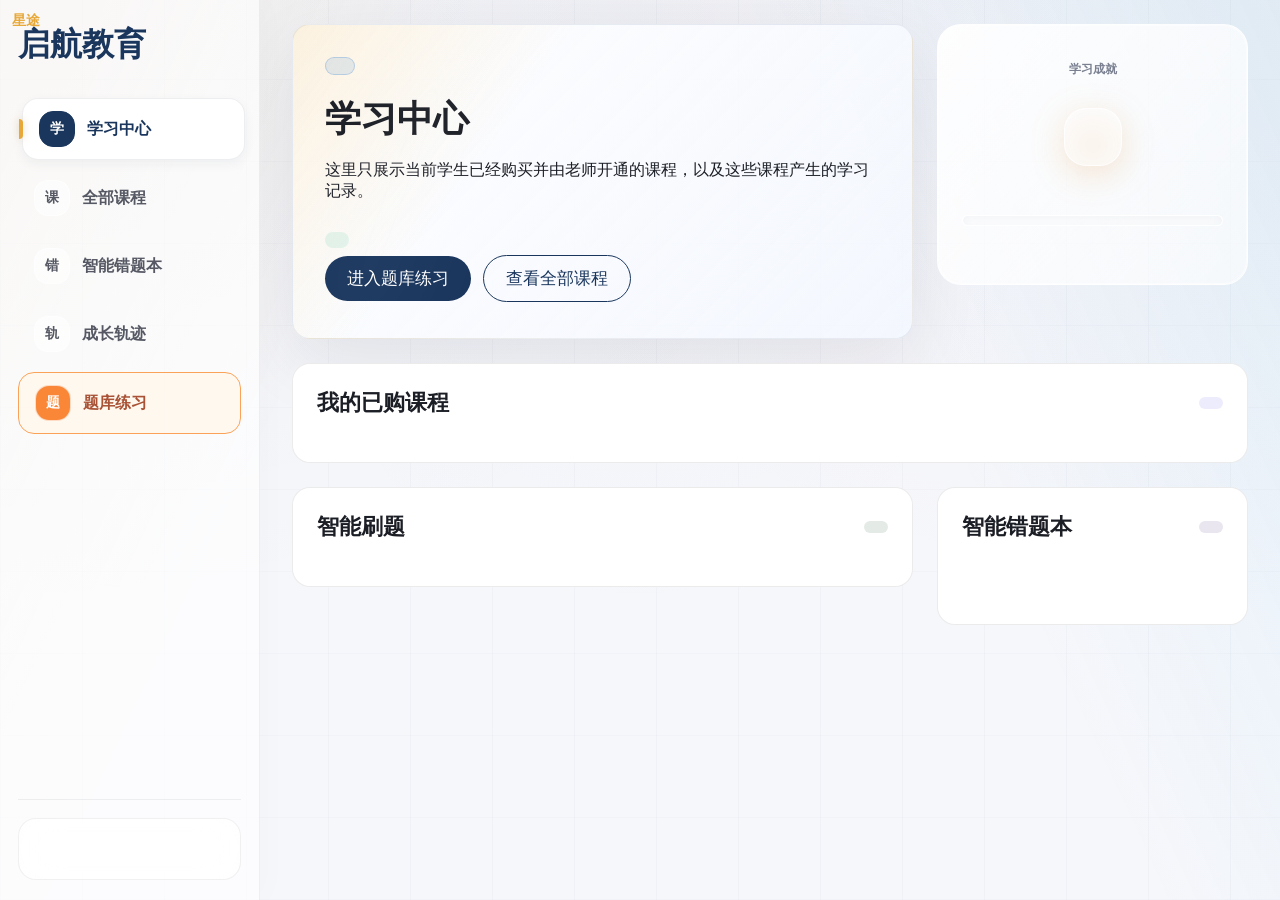
==== dashboard.html @ 72668262 "Make growth records lazy and AI analysis non-blocking" ====
<!DOCTYPE html>
<html lang="zh-CN">
  <head>
    <meta charset="UTF-8" />
    <meta name="viewport" content="width=device-width, initial-scale=1.0" />
    <title>星途启航 AI 自习室</title>
    <link rel="stylesheet" href="assets/app.css?v=20260713-05" />
</head>
  <body class="profile-ready" data-page="dashboard">
    <div class="ambient">
      <div class="blob one"></div>
      <div class="blob two"></div>
      <div class="blob three"></div>
    </div>

    <div class="app-shell">
      <aside class="sidebar">
        <div class="brand">
          <div>
            <div class="brand-stack">
              <div class="brand-lockup">
                <span class="brand-kicker">星途</span>
                <span class="brand-title">启航教育</span>
              </div>
            </div>
          </div>
        </div>

        <nav class="nav">
          <a href="/dashboard" class="nav-btn active"><span class="icon-badge">学</span><span class="nav-label">学习中心</span></a>
          <a href="/subjects" class="nav-btn"><span class="icon-badge">课</span><span class="nav-label">全部课程</span></a>
          <a href="/mistakes" class="nav-btn"><span class="icon-badge">错</span><span class="nav-label">智能错题本</span></a>
          <a href="/growth" class="nav-btn"><span class="icon-badge">轨</span><span class="nav-label">成长轨迹</span></a>
          <a href="/question-bank" class="nav-btn question-bank-nav"><span class="icon-badge">题</span><span class="nav-label">题库练习</span></a>
        </nav>

        <div class="sidebar-footer">
          <div class="avatar-card avatar-trigger-card" id="avatar-trigger">
            <div>
              <p class="sidebar-user-name" data-user-name></p>
              <p class="muted sidebar-user-level" data-user-level></p>
            </div>
            <div class="avatar" data-avatar-text></div>
            <div class="avatar-dropdown" id="avatar-dropdown">
              <div class="dropdown-header">
                <div class="avatar avatar-sm" data-avatar-text></div>
                <div>
                  <p class="dropdown-user-name" data-user-name></p>
                  <p class="dropdown-user-email" data-user-email></p>
                </div>
              </div>
              <div class="dropdown-divider"></div>
              <a href="/login" data-action="logout" class="dropdown-item dropdown-logout">
                <span class="dropdown-logout-icon">🚪</span> 退出登录
              </a>
            </div>
          </div>
        </div>
      </aside>

      <main class="content">
        <div class="page-scroll">
          <section class="page active" id="dashboard-page">
            <div class="grid dashboard-grid-top">
              <div class="hero-card">
                <div class="hero-body">
                  <div>
                    <div class="hero-pill" id="dashboard-hero-pill"></div>
                    <h1 class="hero-title" id="dashboard-hero-title">学习中心</h1>
                    <p class="hero-desc" id="dashboard-hero-desc">这里只展示当前学生已经购买并由老师开通的课程，以及这些课程产生的学习记录。</p>
                    <p class="account-access-status" id="dashboard-access-status"></p>
                  </div>
                  <div class="student-create-actions"><a href="/question-bank" class="primary-btn">进入题库练习</a><a href="/subjects" class="secondary-btn">查看全部课程</a></div>
                </div>
              </div>

              <div class="card achievement">
                <p class="muted achievement-kicker">学习成就</p>
                <div class="achievement-mark"></div>
                <div class="achievement-number" id="dashboard-study-days"></div>
                <p class="achievement-label" id="dashboard-achievement-label"></p>
                <div class="progress-track"><div class="progress-fill progress-fill-zero" id="dashboard-level-progress"></div></div>
                <p class="muted text-sm" id="dashboard-xp-summary"></p>
              </div>
            </div>

            <div class="card mt-24">
              <div class="section-head">
                <h2 class="section-title">我的已购课程</h2>
                <span class="stat-chip stat-chip-primary"></span>
              </div>
              <div class="course-grid" id="dashboard-courses">
                
              </div>
            </div>

            <div class="grid dashboard-grid-main mt-24">
              <div class="grid gap-24">
                <div class="card">
                  <div class="section-head">
                    <h2 class="section-title">智能刷题</h2>
                    <span class="stat-chip stat-chip-emerald"></span>
                  </div>
                  <div class="timeline" id="dashboard-timeline"></div>
                </div>
              </div>

              <div class="grid gap-24">
                <div class="card">
                  <div class="section-head">
                    <h2 class="section-title">智能错题本</h2>
                    <span class="stat-chip stat-chip-orange" id="dashboard-mistake-count"></span>
                  </div>
                  <div class="mistake-box" id="dashboard-mistake"></div>
                </div>
              </div>
            </div>
          </section>
        </div>
      </main>
    </div>

    <script src="assets/app.js?v=20260713-05"></script>
  </body>
</html>
---- assets/app.css ----
:root {
  /* 高级渐变质感体系：冷白基底，融入星途品牌的活力色彩 */
  --bg-app: #F6F7FB; 
  --bg-sidebar: rgba(255, 255, 255, 0.65);
  --bg-card: rgba(255, 255, 255, 0.85);
  --bg-card-soft: rgba(255, 255, 255, 0.55);
  --bg-glass: rgba(255, 255, 255, 0.75);
  
  --text-main: #1C1E26; 
  --text-subtle: #7A8090; 
  --text-sidebar: #383C49;
  --text-sidebar-soft: #7A8090;
  
  --line: rgba(28, 30, 38, 0.06);
  
  /* 品牌色系强化：不再是死板的深灰，加入深海蓝与紫晶高光 */
  --primary: #1A365D;
  --primary-strong: #4F46E5; /* 增加活力靛蓝 */
  --accent: #E8A838; /* 更年轻的星辉金 */
  --purple: #8B5CF6;
  --emerald: #10B981;
  --danger: #EF4444;
  --orange: #F59E0B;
  --sky: #0EA5E9; /* 新增天青色点缀 */

  --shadow-card: 0 16px 40px rgba(28, 30, 38, 0.05);
  --shadow-soft: 0 8px 24px rgba(28, 30, 38, 0.03);
  
  --radius-xl: 24px;
  --radius-lg: 18px;
  --radius-md: 14px;
  --transition-base: 300ms cubic-bezier(0.2, 0, 0, 1);
  --font-ui: "Inter", "PingFang SC", "Microsoft YaHei", sans-serif;
}

* {
  box-sizing: border-box;
}

html,
body {
  margin: 0;
  min-height: 100%;
  background: var(--bg-app);
  background-image: radial-gradient(at 0% 0%, hsla(253,16%,7%,0.03) 0, transparent 50%), 
                    radial-gradient(at 50% 0%, hsla(225,39%,30%,0.03) 0, transparent 50%), 
                    radial-gradient(at 100% 0%, hsla(339,49%,30%,0.03) 0, transparent 50%);
  color: var(--text-main);
  font-family: var(--font-ui);
}

body {
  position: relative;
  overflow: hidden;
}

a {
  color: inherit;
  text-decoration: none;
}

button,
input,
select,
textarea {
  font: inherit;
}

button {
  border: 0;
  cursor: pointer;
}

.ambient {
  position: fixed;
  inset: 0;
  overflow: hidden;
  pointer-events: none;
}

.blob {
  position: absolute;
  border-radius: 999px;
  filter: blur(10px);
  opacity: 0.22;
  animation: breathe 8s infinite ease-in-out alternate;
}

@keyframes breathe {
  0% { transform: scale(1) translate(0, 0); opacity: 0.22; }
  50% { transform: scale(1.08) translate(15px, -15px); opacity: 0.3; }
  100% { transform: scale(1) translate(0, 0); opacity: 0.22; }
}

.blob-one {
  top: -12%;
  left: -10%;
  width: 44rem;
  height: 44rem;
  background: rgba(99, 102, 241, .22);
  animation-delay: 0s;
}

.blob-two {
  top: 16%;
  right: -12%;
  width: 40rem;
  height: 40rem;
  background: rgba(168, 85, 247, .2);
  animation-duration: 10s;
  animation-delay: -2s;
}

.blob-three {
  bottom: -20%;
  left: 18%;
  width: 46rem;
  height: 46rem;
  background: rgba(59, 130, 246, .18);
  animation-duration: 9s;
  animation-delay: -4s;
}

.page-shell {
  position: relative;
  z-index: 1;
  min-height: 100vh;
}

.login-layout {
  display: grid;
  grid-template-columns: minmax(0, 1.15fr) minmax(360px, 460px);
  align-items: center;
  gap: 28px;
  padding: 40px;
}

.app-layout {
  display: flex;
  min-height: 100vh;
}

.sidebar {
  display: flex;
  flex-direction: column;
  gap: 22px;
  padding: 28px 18px 20px;
  background: var(--bg-sidebar);
  backdrop-filter: blur(28px);
  border-right: 1px solid var(--line);
  box-shadow: 4px 0 32px rgba(0,0,0,.02);
  z-index: 2;
  position: sticky;
  top: 0;
  height: 100vh;
  width: 260px;
  flex-shrink: 0;
}

.content {
  flex: 1;
  min-width: 0;
  display: flex;
  flex-direction: column;
  position: relative;
  overflow: visible; /* Removing overflow: auto to allow window to scroll instead */
  max-height: 100vh;
  overflow-y: auto;
}

.content-inner {
  display: flex;
  flex-direction: column;
  gap: 20px;
}

.brand-badge {
  display: inline-flex;
  position: relative;
  flex-direction: column;
  color: var(--primary);
}

.brand-prefix {
  position: absolute;
  top: -12px;
  left: 0;
  color: var(--accent);
  font-size: 14px;
}

.brand-name {
  font-size: 30px;
  font-weight: 800;
  letter-spacing: 0;
}

.brand-stack {
  display: flex;
  flex-direction: column;
  justify-content: center;
}

.brand-lockup {
  position: relative;
  display: inline-block;
  color: var(--primary);
  font-family: "Playfair Display", serif;
  font-weight: 700;
  letter-spacing: 0;
}

.brand-kicker {
  position: absolute;
  top: -14px;
  left: -6px;
  color: var(--accent);
  font-size: 14px;
  line-height: 1;
}

.brand-title {
  font-size: 32px;
  line-height: 1;
}

.sidebar .brand-name {
  color: var(--bg-card);
}

.sidebar .brand-prefix {
  color: var(--accent);
}

.sidebar-subtitle {
  margin: 10px 0 0;
  color: var(--text-sidebar-soft);
  font-size: 14px;
}

.nav-list {
  display: flex;
  flex-direction: column;
  gap: 10px;
}

.nav-item {
  display: flex;
  align-items: center;
  gap: 12px;
  padding: 14px 16px;
  border-radius: var(--radius-md);
  color: var(--text-sidebar);
  transition: background var(--transition-base), transform var(--transition-base);
}

.nav-item:hover,
.nav-item.is-active {
  background: rgba(255, 255, 255, 0.1);
  transform: translateX(2px);
}

.card, .hero-card, .guardian-card {
  position: relative;
  overflow: hidden;
  border-radius: var(--radius-lg);
  border: 1px solid rgba(0,0,0,.08);
  box-shadow: none;
  transition: var(--transition-base);
}
.card { padding: 24px; background: #fff; }

.glass-card {
  background: var(--bg-glass);
  backdrop-filter: blur(20px);
}

.grid {
  display: grid;
  gap: 18px;
}

.grid-2 {
  grid-template-columns: repeat(2, minmax(0, 1fr));
}

.grid-3 {
  grid-template-columns: repeat(3, minmax(0, 1fr));
}

.topbar {
  display: flex;
  justify-content: space-between;
  align-items: center;
  gap: 16px;
  background: rgba(255, 255, 255, 0.34);
  backdrop-filter: blur(28px);
  -webkit-backdrop-filter: blur(28px);
  padding: 16px 28px;
  border-bottom: 1px solid var(--line);
  position: sticky;
  top: 0;
  z-index: 50;
}

.eyebrow {
  margin: 0 0 8px;
  color: var(--text-subtle);
  font-size: 13px;
  text-transform: uppercase;
  letter-spacing: 0;
}

/* Typography */
.page-title {
  margin: 0;
  font-size: 38px;
  font-weight: 800;
  line-height: 1.2;
}

.section-title {
  font-size: 22px;
  font-weight: 800;
  margin: 0;
}

.helper-text {
  margin: 0;
  color: var(--text-subtle);
  line-height: 1.7;
}

.hero-card {
  padding: 32px; background: #fafafc;
  color: var(--text-main);
  border: 1px solid rgba(0,0,0,.08);
  box-shadow: none;
}

.hero-card::after {
  content: "";
  position: absolute;
  inset: auto -90px -120px auto;
  width: 320px;
  height: 320px;
  border-radius: 50%;
  background: rgba(197, 160, 89, 0.15);
  filter: blur(32px);
}

.hero-pill {
  display: inline-flex;
  align-items: center;
  gap: 8px;
  padding: 8px 14px;
  border-radius: 999px;
  color: var(--primary);
  background: rgba(0, 102, 204, 0.1);
  border: 1px solid rgba(0, 102, 204, 0.2);
  font-size: 12px;
  font-weight: 800;
  letter-spacing: 0;
  margin-bottom: 16px;
}

.account-access-status {
  display: inline-flex;
  margin: 14px 0 0;
  padding: 8px 12px;
  border-radius: 12px;
  color: #047857;
  background: rgba(16, 185, 129, 0.10);
  font-size: 13px;
  font-weight: 700;
}

.hero-title {
  margin: 0;
  font-size: 36px;
  line-height: 1.35;
}

.hero-copy {
  margin: 14px 0 0;
  color: var(--text-subtle);
  line-height: 1.8;
}

.stats-grid {
  display: grid;
  grid-template-columns: repeat(3, minmax(0, 1fr));
  gap: 16px;
}

.stat-label {
  margin: 0;
  color: var(--text-subtle);
  font-size: 14px;
}

.stat-value {
  margin: 12px 0 0;
  color: var(--primary);
  font-size: 30px;
  font-weight: 800;
}

.stack-list {
  display: flex;
  flex-direction: column;
  gap: 14px;
}

.stack-item {
  padding: 16px;
  border: 1px solid var(--line);
  border-radius: var(--radius-lg);
  background: var(--bg-card);
}

.stack-item h3,
.stack-item h4,
.subject-card h3,
.course-card h3 {
  margin: 0;
}

.primary-button,
.secondary-button,
.ghost-button {
  display: inline-flex;
  align-items: center;
  justify-content: center;
  padding: 12px 18px;
  border-radius: var(--radius-md);
  text-decoration: none;
  transition: transform var(--transition-base), background var(--transition-base);
}

.primary-button {
  background: var(--primary);
  color: var(--bg-card);
}

.primary-button:hover {
  background: var(--primary-strong);
  transform: translateY(-1px);
}

.secondary-button {
  background: var(--bg-card-soft);
  color: var(--primary-strong);
}

.ghost-button {
  background: transparent;
  color: var(--primary);
  padding-left: 0;
}

.field {
  display: flex;
  flex-direction: column;
  gap: 8px;
}

.field input {
  width: 100%;
  padding: 12px 14px;
  border: 1px solid var(--line);
  border-radius: var(--radius-md);
  background: var(--bg-card);
}

.login-title {
  margin: 18px 0 0;
  font-size: 48px;
  line-height: 1.2;
  color: var(--primary);
}

.accent-dot {
  color: var(--accent);
}

.login-copy {
  margin: 24px 0 34px;
  color: var(--text-subtle);
  font-size: 17px;
  line-height: 1.9;
}

.premium-card {
  display: flex;
  gap: 16px;
  padding: 22px;
  border: 1px solid var(--line);
  border-radius: var(--radius-xl);
  background: rgba(255, 255, 255, 0.82);
  box-shadow: var(--shadow-soft);
}

.premium-tag {
  margin: 0 0 8px;
  color: var(--accent);
  font-size: 12px;
  font-weight: 800;
  letter-spacing: 0;
  text-transform: uppercase;
}

.premium-card h3,
.premium-card p {
  margin: 0;
}

.premium-card p:last-child {
  margin-top: 8px;
  color: var(--text-subtle);
  line-height: 1.7;
}

.icon-circle,
.avatar {
  display: inline-flex;
  align-items: center;
  justify-content: center;
  width: 48px;
  height: 48px;
  border-radius: 999px;
  background: var(--bg-card);
  box-shadow: var(--shadow-soft);
}

.avatar-card {
  display: flex;
  align-items: center;
  gap: 12px;
  padding: 10px 14px;
  border-radius: 999px;
  background: var(--bg-card);
  box-shadow: var(--shadow-soft);
}

.avatar {
  background: var(--primary);
  color: var(--bg-card);
  font-weight: 800;
}

.subject-section {
  display: flex;
  flex-direction: column;
  gap: 16px;
}

.subject-grid,
.course-grid {
  display: grid;
  grid-template-columns: repeat(auto-fit, minmax(220px, 1fr));
  gap: 16px;
}

.subject-card,
.course-card,
.resource-card,
.mistake-card {
  padding: 20px;
  border-radius: 24px;
  background: rgba(255,255,255,.46);
  border: 1px solid rgba(255,255,255,.72);
  box-shadow: 0 8px 24px rgba(15,23,42,.04);
  transition: var(--transition-base);
}

.dashboard-course-card {
  min-height: 148px;
  padding: 22px;
  background: linear-gradient(135deg, rgba(255, 255, 255, 0.96), rgba(219, 234, 254, 0.42));
  border-color: rgba(30, 64, 175, 0.16);
  box-shadow: 0 14px 32px rgba(30, 64, 175, 0.08);
}

.dashboard-course-icon {
  background: rgba(30, 64, 175, 0.09);
  color: var(--primary);
}

.dashboard-course-chip {
  background: rgba(30, 64, 175, 0.09);
}

.course-meta,
.resource-meta,
.mistake-meta {
  display: flex;
  justify-content: space-between;
  gap: 12px;
  color: var(--text-subtle);
  font-size: 13px;
}

.chip {
  display: inline-flex;
  align-items: center;
  padding: 6px 10px;
  border-radius: 999px;
  background: var(--bg-card-soft);
  color: var(--primary-strong);
  font-size: 12px;
  font-weight: 700;
}

.lesson-list {
  display: flex;
  flex-direction: column;
  gap: 12px;
}

.lesson-item {
  padding: 14px 16px;
  border: 1px solid var(--line);
  border-radius: var(--radius-lg);
  background: var(--bg-card);
}

.lesson-item.is-active {
  border-color: var(--primary);
  background: var(--bg-card-soft);
}

.markdown-viewer {
  padding: 18px;
  border-radius: var(--radius-lg);
  background: rgba(255, 255, 255, 0.78);
  border: 1px solid var(--line);
  white-space: pre-wrap;
  line-height: 1.9;
}

.question-card {
  padding: 16px;
  border: 1px solid var(--line);
  border-radius: var(--radius-lg);
}

.lesson-practice {
  margin-top: 18px;
  border-top: 1px solid var(--line);
  padding-top: 14px;
}

.lesson-block-title {
  margin: 0 0 10px;
  font-size: 13px;
  font-weight: 800;
  color: var(--primary);
}

.lesson-practice-list {
  display: grid;
  gap: 14px;
  margin-top: 14px;
}

.question-options {
  display: grid;
  gap: 10px;
  margin-top: 14px;
}

.question-option {
  display: flex;
  gap: 10px;
  align-items: center;
  padding: 12px 14px;
  border: 1px solid var(--line);
  border-radius: var(--radius-md);
  cursor: pointer;
  transition: border-color 160ms ease, background 160ms ease, color 160ms ease, box-shadow 160ms ease;
}

.question-option:hover {
  border-color: rgba(26, 54, 93, 0.18);
  background: #FFFFFF;
}

.question-option input {
  width: 1px;
  height: 1px;
  opacity: 0;
  position: absolute;
  pointer-events: none;
}

.question-option-mark {
  display: grid;
  place-items: center;
  width: 28px;
  height: 28px;
  flex: 0 0 auto;
  border-radius: 8px;
  background: rgba(26, 54, 93, 0.08);
  color: var(--primary);
  font-size: 12px;
  font-weight: 900;
}

.question-option-text {
  min-width: 0;
  color: #263142;
  font-size: 14px;
  font-weight: 750;
  line-height: 1.55;
}

.question-option.is-selected {
  border-color: rgba(79, 70, 229, 0.34);
  background: #EEF2FF;
  box-shadow: inset 0 0 0 1px rgba(79, 70, 229, 0.16);
}

.question-option.is-selected .question-option-mark {
  background: var(--primary-strong);
  color: #FFFFFF;
}

.question-option.is-locked {
  cursor: default;
}

.question-option.is-correct {
  border-color: rgba(16, 185, 129, 0.36);
  background: #ECFDF5;
}

.question-option.is-correct .question-option-mark {
  background: var(--emerald);
  color: #FFFFFF;
}

.question-option.is-wrong {
  border-color: rgba(239, 68, 68, 0.34);
  background: #FEF2F2;
}

.question-option.is-wrong .question-option-mark {
  background: var(--danger);
  color: #FFFFFF;
}

.question-result {
  margin-top: 12px;
  color: var(--text-subtle);
  font-size: 13px;
  font-weight: 800;
  line-height: 1.55;
}

.question-result.is-error {
  color: var(--danger);
}

.question-result.is-success {
  color: var(--emerald);
}

.question-result.is-info {
  color: var(--text-subtle);
}

.audio-player {
  width: 100%;
  margin-top: 14px;
}

.path-table {
  width: 100%;
  border-collapse: collapse;
}

.path-table th,
.path-table td {
  padding: 12px 14px;
  border-bottom: 1px solid var(--line);
  text-align: left;
  vertical-align: top;
}

.path-code {
  font-family: Consolas, monospace;
  font-size: 12px;
  color: var(--text-subtle);
  word-break: break-all;
}

.feedback-box {
  padding: 12px 14px;
  border-radius: var(--radius-md);
  background: var(--bg-card-soft);
  color: var(--text-subtle);
}

.feedback-box.is-error {
  color: var(--danger);
}

.feedback-box.is-success {
  color: var(--emerald);
}

.welcome-banner {
  display: grid;
  grid-template-columns: minmax(0, 1.6fr) minmax(280px, 0.9fr);
  gap: 18px;
}

@media (max-width: 1120px) {
  .login-layout,
  .app-layout,
  .welcome-banner,
  .grid-2,
  .grid-3,
  .stats-grid {
    grid-template-columns: 1fr;
  }
}

/* Restored Layout & Component Styles */
.app-shell {
  display: block;
  min-height: 100vh;
}


.sidebar {
  display: flex;
  flex-direction: column;
  gap: 22px;
  padding: 28px 18px 20px;
  background: var(--bg-sidebar);
  backdrop-filter: blur(28px);
  border-right: 1px solid var(--line);
  box-shadow: 4px 0 32px rgba(0,0,0,.02);
  z-index: 2;
  position: fixed;
  left: 0;
  top: 0;
  bottom: 0;
  width: 260px;
  flex-shrink: 0;
}

.content {
  margin-left: 260px;
  width: calc(100% - 260px);
  min-width: 0;
  display: flex;
  flex-direction: column;
  position: relative;
  min-height: 100vh;
  overflow: hidden;
}

.page-scroll {
  flex: 1;
  display: flex;
  flex-direction: column;
  gap: 24px;
  padding: 32px 32px 40px;
  min-height: 0;
  overflow-y: auto;
  overscroll-behavior: contain;
  transition: opacity 220ms ease, transform 280ms cubic-bezier(0.22, 1, 0.36, 1), filter 220ms ease;
}

.page {
  width: 100%;
  max-width: 1440px;
  margin: 0 auto;
}

.is-hidden {
  display: none !important;
}

.content::before {
  content: "";
  position: absolute;
  top: 0;
  left: 32px;
  right: 32px;
  height: 3px;
  border-radius: 999px;
  background: linear-gradient(90deg, transparent, rgba(26, 54, 93, 0.22), rgba(232, 168, 56, 0.34), transparent);
  background-size: 45% 100%;
  opacity: 0;
  pointer-events: none;
  transform: translateY(-8px);
  transition: opacity 180ms ease, transform 180ms ease;
  z-index: 5;
}

body.is-data-loading .content::before {
  opacity: 1;
  transform: translateY(0);
  animation: loadingRail 1.1s ease-in-out infinite;
}

body.is-data-loading .page {
  filter: saturate(0.98);
}

.page-transition {
  position: fixed;
  top: 50%;
  left: calc(260px + (100vw - 260px) / 2);
  z-index: 80;
  width: min(340px, calc(100vw - 40px));
  opacity: 0;
  pointer-events: none;
  transform: translate(-50%, calc(-50% + 12px)) scale(0.98);
  transition:
    opacity 180ms ease,
    transform 220ms cubic-bezier(0.22, 1, 0.36, 1);
}

.page-transition.is-active {
  opacity: 1;
  transform: translate(-50%, -50%) scale(1);
}

.page-transition-panel {
  display: flex;
  align-items: center;
  gap: 14px;
  min-height: 58px;
  padding: 10px 14px;
  border: 1px solid rgba(26, 54, 93, 0.14);
  border-radius: 16px;
  background:
    linear-gradient(90deg, rgba(255, 255, 255, 0.92), rgba(255, 255, 255, 0.76)),
    radial-gradient(circle at 16% 50%, rgba(232, 168, 56, 0.12), transparent 34%);
  box-shadow: 0 18px 42px rgba(28, 30, 38, 0.14);
  backdrop-filter: blur(18px);
}

.page-transition-mark {
  width: 34px;
  height: 34px;
  border-radius: 12px;
  background: linear-gradient(135deg, var(--primary), #315f8f);
  position: relative;
  box-shadow: 0 10px 24px rgba(26, 54, 93, 0.18);
  flex: 0 0 auto;
}

.page-transition-mark::after {
  content: "";
  position: absolute;
  inset: 9px;
  border-radius: 999px;
  border: 2px solid rgba(255, 255, 255, 0.72);
  border-top-color: var(--accent);
  animation: routeSpin 850ms linear infinite;
}

.page-transition-kicker {
  margin: 0 0 2px;
  color: var(--text-subtle);
  font-size: 12px;
  font-weight: 800;
}

.page-transition-title {
  margin: 0;
  color: var(--text-main);
  font-size: 16px;
  font-weight: 900;
  letter-spacing: 0;
}

body.is-route-transitioning .page-scroll {
  opacity: 0.99;
}

@keyframes routeSpin {
  to { transform: rotate(360deg); }
}

@media (max-width: 760px) {
  .page-transition {
    left: 50%;
    width: min(300px, calc(100vw - 28px));
  }

  .grade-stage-rail,
  .grade-overview-panel {
    grid-template-columns: 1fr;
  }

  .grade-stage-rail {
    align-items: start;
  }

  .grade-directory-head {
    align-items: flex-start;
    flex-direction: column;
  }

  .grade-stage-count,
  .grade-directory-head span {
    justify-self: start;
    text-align: left;
  }

  .grade-overview-meter {
    width: 100%;
  }
}

@keyframes loadingRail {
  0% { background-position: -40vw 0; }
  100% { background-position: 40vw 0; }
}

.mt-24 {
  margin-top: 24px;
}

.gap-24 {
  gap: 24px;
}

.text-sm {
  font-size: 13px;
}

.stage-list {
  display: grid;
  gap: 34px;
  margin-top: 28px;
}

.stage-panel {
  position: relative;
  padding: 4px 0 0;
}

.stage-panel-head {
  display: flex;
  align-items: center;
  flex-wrap: wrap;
  justify-content: space-between;
  gap: 18px;
  margin-bottom: 18px;
  padding: 0 4px;
}

.stage-panel-title {
  display: flex;
  align-items: center;
  gap: 14px;
}

.stage-index {
  width: 46px;
  height: 46px;
  border-radius: 16px;
  display: inline-flex;
  align-items: center;
  justify-content: center;
  font-size: 15px;
  font-weight: 900;
  box-shadow: inset 0 0 0 1px rgba(255, 255, 255, 0.55);
}

.stage-eyebrow {
  margin: 0 0 4px;
  font-size: 11px;
  font-weight: 800;
  letter-spacing: 0;
  color: var(--text-subtle);
}

.subject-board {
  display: grid;
  grid-template-columns: repeat(auto-fit, minmax(280px, 1fr));
  gap: 18px;
}

.subject-column {
  position: relative;
  overflow: hidden;
  padding: 20px;
  border-radius: 26px;
  background:
    linear-gradient(180deg, rgba(255, 255, 255, 0.96), rgba(248, 250, 255, 0.88)),
    linear-gradient(135deg, rgba(14, 165, 233, 0.10), transparent 38%),
    linear-gradient(315deg, rgba(232, 168, 56, 0.10), transparent 42%);
  border: 1px solid rgba(26, 54, 93, 0.08);
  box-shadow: 0 22px 56px rgba(28, 30, 38, 0.07);
}

.subject-column::before {
  content: "";
  position: absolute;
  inset: 0 0 auto;
  height: 3px;
  background: linear-gradient(90deg, var(--accent), var(--sky), var(--purple));
}

.subject-title {
  margin: 0;
  font-size: 21px;
  font-weight: 900;
  letter-spacing: 0;
}

.subject-course-list {
  display: flex;
  flex-direction: column;
  gap: 12px;
}

.subject-course-item {
  position: relative;
  display: flex;
  align-items: center;
  justify-content: space-between;
  gap: 12px;
  min-height: 64px;
  padding: 14px 16px;
  border-radius: 18px;
  background: rgba(255, 255, 255, 0.88);
  border: 1px solid rgba(26, 54, 93, 0.08);
  box-shadow: 0 10px 24px rgba(28, 30, 38, 0.04);
}

.subject-course-link {
  color: inherit;
  text-decoration: none;
  transition: border-color .18s ease, transform .18s ease, box-shadow .18s ease;
}

.subject-course-link:hover {
  border-color: rgba(79, 70, 229, 0.20);
  box-shadow: 0 18px 32px rgba(26, 54, 93, 0.10);
  transform: translateY(-2px);
}

.subject-course-item.is-unlocked {
  min-height: 82px;
  align-items: flex-start;
  background: rgba(255, 255, 255, 0.92);
}

.subject-course-item.is-locked {
  min-height: 82px;
  align-items: flex-start;
  opacity: 0.58;
  background: rgba(248, 250, 252, 0.72);
}

.subject-enter-chip {
  display: inline-flex;
  align-items: center;
  gap: 6px;
  flex: 0 0 auto;
  white-space: nowrap;
  color: var(--primary-strong);
  font-size: 12px;
  font-weight: 900;
}

.subject-directory-card {
  display: flex;
  flex-direction: column;
  gap: 18px;
}

.subject-directory-head {
  display: flex;
  align-items: center;
  gap: 12px;
}

.subject-mark {
  width: 46px;
  height: 46px;
  border-radius: 17px;
  display: inline-flex;
  align-items: center;
  justify-content: center;
  flex: 0 0 auto;
  color: #fff;
  font-size: 20px;
  font-weight: 900;
  background:
    linear-gradient(135deg, rgba(26, 54, 93, 0.96), rgba(79, 70, 229, 0.88)),
    linear-gradient(135deg, var(--accent), var(--sky));
  box-shadow: 0 14px 26px rgba(26, 54, 93, 0.16);
}

.subject-directory-copy {
  min-width: 0;
}

.resource-link-button {
  border: 0;
  white-space: nowrap;
  cursor: pointer;
}

.stage-panel-meta {
  margin-left: auto;
  font-size: 13px;
  color: var(--text-subtle);
  font-weight: 700;
}

.grade-entry-shell {
  display: grid;
  gap: 18px;
  margin-top: 28px;
}

.grade-entry-grid {
  display: grid;
  grid-template-columns: repeat(auto-fit, minmax(220px, 1fr));
  gap: 16px;
}

.grade-entry-shell > .grade-entry-grid[data-grade-grid] {
  grid-template-columns: 1fr;
  gap: 18px;
}

.grade-stage-section {
  display: grid;
  gap: 14px;
  padding: 16px;
  border: 1px solid rgba(26, 43, 60, 0.08);
  border-radius: 14px;
  background:
    linear-gradient(135deg, rgba(255, 255, 255, 0.96), rgba(248, 250, 252, 0.82)),
    linear-gradient(90deg, var(--stage-bg, rgba(30, 64, 175, 0.08)), transparent 48%);
  box-shadow: 0 16px 38px rgba(15, 23, 42, 0.06);
}

.grade-stage-section.stage-primary,
.grade-overview-panel.stage-primary {
  --stage-color: var(--accent);
  --stage-bg: rgba(232, 168, 56, 0.13);
}

.grade-stage-section.stage-junior,
.grade-overview-panel.stage-junior {
  --stage-color: var(--sky);
  --stage-bg: rgba(14, 165, 233, 0.11);
}

.grade-stage-section.stage-bridge,
.grade-overview-panel.stage-bridge {
  --stage-color: var(--emerald);
  --stage-bg: rgba(16, 185, 129, 0.11);
}

.grade-stage-section.stage-senior,
.grade-overview-panel.stage-senior {
  --stage-color: var(--purple);
  --stage-bg: rgba(139, 92, 246, 0.11);
}

.grade-stage-rail {
  display: grid;
  grid-template-columns: 46px minmax(0, 1fr) auto;
  align-items: center;
  gap: 14px;
}

.grade-stage-rail h3 {
  margin: 0;
  color: var(--text-main);
  font-size: 22px;
  font-weight: 900;
  line-height: 1.2;
}

.grade-stage-count {
  justify-self: end;
  color: var(--text-subtle);
  font-size: 13px;
  font-weight: 800;
  line-height: 1.45;
  text-align: right;
}

.grade-entry-card {
  --stage-color: var(--primary);
  --stage-bg: rgba(30, 64, 175, 0.08);
  appearance: none;
  position: relative;
  display: flex;
  min-height: 172px;
  flex-direction: column;
  align-items: flex-start;
  justify-content: space-between;
  gap: 12px;
  padding: 22px;
  text-align: left;
  cursor: pointer;
  color: var(--text-main);
  text-decoration: none;
  background: rgba(255, 255, 255, 0.88);
  border: 1px solid rgba(26, 54, 93, 0.08);
  border-radius: 12px;
  box-shadow: 0 10px 26px rgba(28, 30, 38, 0.05);
  transition: transform 0.18s ease, border-color 0.18s ease, box-shadow 0.18s ease;
}

.grade-entry-card:hover {
  transform: translateY(-3px);
  border-color: rgba(79, 70, 229, 0.22);
  box-shadow: 0 24px 52px rgba(26, 54, 93, 0.11);
}

.grade-entry-card.stage-primary {
  --stage-color: var(--accent);
  --stage-bg: rgba(232, 168, 56, 0.13);
}

.grade-entry-card.stage-junior {
  --stage-color: var(--sky);
  --stage-bg: rgba(14, 165, 233, 0.11);
}

.grade-entry-card.stage-bridge {
  --stage-color: var(--emerald);
  --stage-bg: rgba(16, 185, 129, 0.11);
}

.grade-entry-card.stage-senior {
  --stage-color: var(--purple);
  --stage-bg: rgba(139, 92, 246, 0.11);
}

.grade-entry-card.is-current {
  border-color: color-mix(in srgb, var(--stage-color), transparent 62%);
  box-shadow:
    inset 0 0 0 1px color-mix(in srgb, var(--stage-color), transparent 76%),
    0 16px 34px rgba(15, 23, 42, 0.08);
}

.grade-entry-topline,
.grade-entry-foot {
  display: flex;
  align-items: center;
  justify-content: space-between;
  gap: 10px;
  width: 100%;
}

.grade-entry-stage {
  display: inline-flex;
  align-items: center;
  min-height: 28px;
  padding: 6px 10px;
  border-radius: 999px;
  color: var(--stage-color);
  background: var(--stage-bg);
  font-size: 12px;
  font-weight: 850;
}

.grade-current-chip {
  padding: 6px 9px;
  border-radius: 999px;
  background: var(--stage-color);
  color: #FFFFFF;
  font-size: 12px;
  font-weight: 900;
}

.grade-entry-card strong {
  display: block;
  font-size: 30px;
  line-height: 1.15;
  letter-spacing: 0;
}

.grade-entry-card span:not(.grade-entry-stage):not(.grade-current-chip),
.grade-entry-card em {
  color: var(--text-subtle);
  font-size: 13px;
  font-style: normal;
  font-weight: 700;
}

.grade-entry-card em {
  color: var(--stage-color);
}

.grade-entry-subjects {
  display: flex;
  flex-wrap: wrap;
  gap: 6px;
  min-height: 28px;
}

.grade-entry-subjects b {
  display: inline-flex;
  align-items: center;
  min-height: 24px;
  padding: 4px 8px;
  border-radius: 8px;
  background: rgba(26, 43, 60, 0.06);
  color: #334155;
  font-size: 12px;
  font-weight: 850;
  line-height: 1;
}

.grade-progress-line {
  display: block;
  width: 100%;
  height: 8px;
  overflow: hidden;
  border-radius: 999px;
  background: rgba(26, 43, 60, 0.08);
}

.grade-progress-line i {
  display: block;
  height: 100%;
  border-radius: inherit;
  background: linear-gradient(90deg, var(--stage-color), var(--sky));
}

.grade-entry-foot span {
  color: var(--primary);
  font-weight: 900;
}

.grade-overview-panel {
  --stage-color: var(--primary);
  --stage-bg: rgba(30, 64, 175, 0.08);
  display: grid;
  grid-template-columns: minmax(0, 1fr) 190px;
  gap: 16px;
  align-items: center;
  padding: 18px;
  border: 1px solid rgba(26, 43, 60, 0.08);
  border-radius: 14px;
  background:
    linear-gradient(135deg, rgba(255, 255, 255, 0.98), rgba(248, 250, 252, 0.84)),
    linear-gradient(90deg, var(--stage-bg), transparent 52%);
  box-shadow: 0 16px 40px rgba(15, 23, 42, 0.06);
}

.grade-overview-copy h2 {
  margin: 12px 0 8px;
  color: var(--text-main);
  font-size: 26px;
  font-weight: 900;
  line-height: 1.22;
}

.grade-overview-copy p {
  margin: 0;
  color: var(--text-subtle);
  font-size: 14px;
  font-weight: 700;
  line-height: 1.65;
}

.grade-overview-meter {
  display: grid;
  gap: 7px;
  padding: 14px;
  border-radius: 12px;
  background: rgba(255, 255, 255, 0.78);
  border: 1px solid rgba(26, 43, 60, 0.07);
}

.grade-overview-meter strong {
  color: var(--stage-color);
  font-size: 30px;
  font-weight: 900;
  line-height: 1;
}

.grade-overview-meter span {
  color: var(--text-subtle);
  font-size: 12px;
  font-weight: 850;
}

.grade-overview-meter i {
  height: 8px;
  overflow: hidden;
  border-radius: 999px;
  background: rgba(26, 43, 60, 0.08);
}

.grade-overview-meter b {
  display: block;
  height: 100%;
  border-radius: inherit;
  background: linear-gradient(90deg, var(--stage-color), var(--sky));
}

.grade-overview-subjects {
  grid-column: 1 / -1;
  display: flex;
  flex-wrap: wrap;
  gap: 8px;
}

.grade-overview-subjects span {
  padding: 7px 10px;
  border-radius: 8px;
  background: rgba(26, 43, 60, 0.06);
  color: #334155;
  font-size: 12px;
  font-weight: 900;
}

.grade-directory-head {
  display: flex;
  align-items: flex-end;
  justify-content: space-between;
  gap: 14px;
  margin-top: 4px;
  padding: 0 4px;
}

.grade-directory-head span {
  color: var(--text-subtle);
  font-size: 13px;
  font-weight: 800;
  text-align: right;
}

.grade-detail-head {
  display: flex;
  align-items: center;
  flex-wrap: wrap;
  gap: 18px;
  margin-bottom: 20px;
  padding: 0 4px;
}

.grade-back-button {
  margin: 0 8px 0 0;
}

.grade-subject-board {
  grid-template-columns: repeat(auto-fit, minmax(280px, 1fr));
}

.grade-subject-board > .grade-overview-panel,
.grade-subject-board > .grade-directory-head {
  grid-column: 1 / -1;
}

.stage-primary .stage-index,
.stage-primary .subject-mark {
  color: var(--accent);
  background: rgba(232, 168, 56, 0.13);
}

.stage-junior .stage-index,
.stage-junior .subject-mark {
  color: var(--sky);
  background: rgba(14, 165, 233, 0.11);
}

.stage-bridge .stage-index,
.stage-bridge .subject-mark {
  color: var(--emerald);
  background: rgba(16, 185, 129, 0.11);
}

.stage-senior .stage-index,
.stage-senior .subject-mark {
  color: var(--purple);
  background: rgba(139, 92, 246, 0.11);
}

.subject-empty {
  padding: 12px 14px;
  border-radius: 14px;
  background: rgba(255, 255, 255, 0.72);
  border: 1px dashed rgba(26, 54, 93, 0.16);
}

.subject-empty p {
  margin: 0;
  color: var(--text-subtle);
  font-size: 13px;
}

.subject-template-list {
  display: flex;
  flex-wrap: wrap;
  gap: 8px;
}

.subject-template-link {
  padding: 7px 10px;
  border-radius: 10px;
  background: rgba(26, 54, 93, 0.06);
  color: var(--primary);
  font-size: 12px;
  border: 0;
}

.subject-course-copy {
  display: flex;
  flex-direction: column;
  gap: 4px;
  min-width: 0;
}

.subject-course-name {
  margin: 0;
  font-size: 15px;
  font-weight: 850;
  color: var(--text-main);
  line-height: 1.45;
}

.subject-course-meta {
  margin: 2px 0 0;
  font-size: 12px;
  color: var(--primary-strong);
  font-weight: 600;
}

.subjects-hero-card {
  position: relative;
  overflow: hidden;
  display: grid;
  grid-template-columns: minmax(0, 1.25fr) minmax(360px, .75fr);
  gap: 32px;
  align-items: center;
  padding: 38px 42px;
  border-radius: 32px;
  background:
    linear-gradient(122deg, rgba(232, 168, 56, 0.28), transparent 34%),
    linear-gradient(245deg, rgba(14, 165, 233, 0.24), transparent 36%),
    linear-gradient(135deg, #151a2e 0%, #213865 46%, #164e63 100%);
  color: #fff;
  border: 1px solid rgba(255, 255, 255, 0.14);
  box-shadow: 0 28px 80px rgba(21, 26, 46, 0.22);
}

.subjects-hero-card::before {
  content: "";
  position: absolute;
  inset: 22px;
  border-radius: 24px;
  border: 1px solid rgba(255, 255, 255, 0.10);
  pointer-events: none;
}

.subjects-hero-card::after {
  content: "";
  position: absolute;
  inset: 0;
  border-radius: inherit;
  background:
    repeating-linear-gradient(115deg, rgba(255, 255, 255, 0.08) 0 1px, transparent 1px 18px),
    linear-gradient(90deg, transparent, rgba(255, 255, 255, 0.10), transparent);
  opacity: 0.52;
  pointer-events: none;
}

.subjects-hero-copy,
.subjects-hero-stats {
  position: relative;
  z-index: 1;
}

.subjects-hero-kicker,
.knowledge-map-kicker,
.course-summary-label,
.course-summary-foot {
  margin: 0;
}

.subjects-hero-kicker,
.knowledge-map-kicker {
  font-size: 12px;
  font-weight: 800;
  letter-spacing: 0;
  text-transform: uppercase;
  color: rgba(232, 168, 56, 0.92);
}

.subjects-hero-title {
  margin: 12px 0 14px;
  max-width: 720px;
  font-size: 36px;
  line-height: 1.22;
  letter-spacing: 0;
}

.subjects-hero-desc {
  margin: 0;
  max-width: 620px;
  font-size: 15px;
  line-height: 1.8;
  color: rgba(255, 255, 255, 0.84);
}

.subjects-hero-stats {
  display: grid;
  grid-template-columns: repeat(3, 1fr);
  gap: 12px;
}

.subjects-hero-stat {
  padding: 20px 16px;
  border-radius: 22px;
  background: rgba(255, 255, 255, 0.13);
  border: 1px solid rgba(255, 255, 255, 0.18);
  text-align: center;
  backdrop-filter: blur(14px);
}

.subjects-hero-stat strong {
  display: block;
  font-size: 28px;
  margin-bottom: 6px;
}

.subjects-hero-stat span {
  font-size: 12px;
  color: rgba(255, 255, 255, 0.82);
}

.course-overview-grid {
  display: grid;
  grid-template-columns: 1.4fr repeat(3, 1fr);
  gap: 20px;
}

.course-summary-card {
  padding: 22px 24px;
  border-radius: 22px;
  background: var(--bg-card);
  border: 1px solid var(--line);
  box-shadow: var(--shadow-soft);
}

.course-summary-hero {
  background: linear-gradient(135deg, rgba(26, 54, 93, 0.92), rgba(79, 70, 229, 0.82));
  color: #fff;
  border-color: rgba(255, 255, 255, 0.08);
}

.course-summary-title {
  margin: 12px 0 10px;
  font-size: 28px;
  line-height: 1.25;
  letter-spacing: 0;
}

.course-summary-desc {
  margin: 0;
  font-size: 14px;
  line-height: 1.8;
  color: rgba(255, 255, 255, 0.82);
}

.course-resource-button {
  margin-top: 18px;
  color: #fff;
  border-color: rgba(255, 255, 255, 0.72);
}

.course-summary-label {
  font-size: 12px;
  letter-spacing: 0;
  text-transform: uppercase;
  color: var(--text-subtle);
  font-weight: 700;
}

.course-summary-value {
  margin: 12px 0 10px;
  font-size: 34px;
  font-weight: 800;
  letter-spacing: 0;
  color: var(--primary);
}

.course-summary-value small {
  font-size: 18px;
  margin-left: 4px;
}

.course-summary-foot {
  font-size: 12px;
  color: var(--text-subtle);
}

.course-map-shell {
  display: grid;
  grid-template-columns: 300px 1fr;
  gap: 24px;
  align-items: start;
}

.course-outline-card,
.knowledge-map-card {
  border-radius: 24px;
  background: var(--bg-card);
  border: 1px solid var(--line);
  box-shadow: var(--shadow-soft);
}

.course-outline-card {
  padding: 18px;
  position: sticky;
  top: 24px;
}

.course-outline-card.lesson-tree-sidebar {
  align-self: start;
  max-height: calc(100vh - 132px);
  overflow: auto;
  top: 96px;
}

.course-outline-head {
  display: flex;
  justify-content: space-between;
  align-items: center;
  margin-bottom: 14px;
  font-size: 14px;
  font-weight: 800;
}

.course-outline-list {
  display: flex;
  flex-direction: column;
  gap: 10px;
}

.course-outline-item {
  position: relative;
  overflow: hidden;
  display: flex;
  gap: 12px;
  align-items: center;
  width: 100%;
  padding: 12px;
  text-align: left;
  cursor: pointer;
  border-radius: 16px;
  background: rgba(255, 255, 255, 0.88);
  border: 1px solid rgba(0, 0, 0, 0.05);
  text-decoration: none;
}

.course-outline-item.is-active {
  border-color: rgba(79, 70, 229, 0.42);
  background: rgba(79, 70, 229, 0.08);
}

.course-outline-order {
  display: inline-flex;
  width: 28px;
  height: 28px;
  align-items: center;
  justify-content: center;
  border-radius: 999px;
  background: rgba(79, 70, 229, 0.12);
  color: var(--primary-strong);
  font-size: 13px;
  font-weight: 800;
}

.course-outline-copy p,
.course-outline-copy span {
  margin: 0;
}

.course-outline-copy p {
  font-size: 13px;
  font-weight: 700;
  color: var(--text-main);
}

.course-outline-copy span {
  font-size: 12px;
  color: var(--text-subtle);
}

.knowledge-map-card {
  padding: 22px 24px;
}

.learning-desk-card {
  min-width: 0;
}

.knowledge-map-head {
  display: flex;
  justify-content: space-between;
  gap: 16px;
  align-items: end;
  margin-bottom: 20px;
}

.knowledge-map-list {
  display: flex;
  flex-direction: column;
  gap: 18px;
}

.knowledge-node-card {
  position: relative;
  display: grid;
  grid-template-columns: 36px 1fr;
  gap: 18px;
}

.knowledge-node-line {
  position: absolute;
  left: 17px;
  top: 38px;
  bottom: -18px;
  width: 2px;
  background: linear-gradient(180deg, rgba(79, 70, 229, 0.26), rgba(79, 70, 229, 0.04));
}

.knowledge-node-line.is-last {
  display: none;
}

.knowledge-node-marker {
  position: relative;
  z-index: 1;
  width: 36px;
  height: 36px;
  border-radius: 999px;
  display: flex;
  align-items: center;
  justify-content: center;
  background: linear-gradient(180deg, var(--primary-strong), var(--primary));
  color: #fff;
  font-size: 13px;
  font-weight: 800;
  box-shadow: 0 12px 24px rgba(79, 70, 229, 0.18);
}

.knowledge-node-panel {
  position: relative;
  overflow: hidden;
  padding: 20px 22px;
  border-radius: 22px;
  background: rgba(255, 255, 255, 0.88);
  border: 1px solid rgba(0, 0, 0, 0.055);
}

.lesson-detail-grid {
  display: grid;
  grid-template-columns: minmax(0, 1.35fr) minmax(320px, 0.8fr);
  gap: 18px;
  align-items: start;
}

.lesson-detail-panel,
.lesson-practice-panel {
  box-shadow: none;
}

.lesson-practice-head {
  padding: 0;
  margin-bottom: 14px;
}

.knowledge-node-head {
  display: flex;
  justify-content: space-between;
  gap: 16px;
  align-items: start;
  margin-bottom: 12px;
}

.knowledge-node-kicker {
  margin: 0 0 6px;
  font-size: 12px;
  color: var(--text-subtle);
  font-weight: 700;
}

.knowledge-node-title {
  margin: 0;
  font-size: 20px;
  letter-spacing: 0;
}

.knowledge-node-status {
  padding: 7px 12px;
  border-radius: 999px;
  font-size: 12px;
  font-weight: 700;
  white-space: nowrap;
}

.knowledge-node-status.is-completed {
  background: rgba(16, 185, 129, 0.12);
  color: var(--emerald);
}

.knowledge-node-status.is-progress {
  background: rgba(14, 165, 233, 0.12);
  color: var(--sky);
}

.knowledge-node-status.is-review {
  background: rgba(245, 158, 11, 0.14);
  color: var(--orange);
}

.knowledge-node-status.is-pending {
  background: rgba(148, 163, 184, 0.14);
  color: #64748b;
}

.knowledge-node-learning {
  margin-bottom: 14px;
}

.knowledge-node-content {
  display: grid;
  gap: 8px;
  margin: 0;
  padding: 14px 16px;
  border-radius: 16px;
  background: rgba(26, 54, 93, 0.04);
  color: var(--text-main);
  line-height: 1.75;
}

.knowledge-node-subtitle {
  margin: 4px 0 0;
  font-size: 15px;
  color: var(--text-main);
}

.knowledge-node-paragraph {
  margin: 0;
  color: var(--text-subtle);
}

.knowledge-node-meta {
  display: flex;
  justify-content: space-between;
  gap: 16px;
  align-items: center;
}

.knowledge-node-progress {
  flex: 1;
}

.knowledge-node-progress span {
  display: inline-block;
  margin-bottom: 8px;
  font-size: 12px;
  color: var(--text-subtle);
}

.knowledge-node-track {
  height: 6px;
  border-radius: 999px;
  background: rgba(148, 163, 184, 0.15);
  overflow: hidden;
}

.knowledge-node-fill {
  width: var(--progress-width, 8%);
  height: 100%;
  border-radius: inherit;
  background: linear-gradient(90deg, var(--primary-strong), var(--accent));
}

.knowledge-node-actions {
  display: flex;
  gap: 10px;
  margin-top: 16px;
}

.lesson-start-actions {
  margin-bottom: 18px;
}

.lesson-question-card {
  background: #fff;
}

.lesson-question-title {
  margin: 0;
  line-height: 1.6;
}

.lesson-question-actions {
  display: flex;
  gap: 10px;
  align-items: center;
  margin-top: 14px;
  flex-wrap: wrap;
}

.lesson-question-actions .question-result {
  margin-top: 0;
  flex: 1 1 260px;
}

.lesson-answer-box {
  flex: 1;
  min-width: 220px;
}

.lesson-answer-box summary {
  cursor: pointer;
  font-weight: 800;
  color: var(--primary);
}

.lesson-answer-box p {
  margin: 8px 0 0;
  line-height: 1.7;
}

.lesson-empty-text {
  margin: 0;
  font-size: 13px;
}

.question-action-row {
  margin-top: 14px;
}

.growth-highlight-row {
  display: flex;
  gap: 10px;
  flex-wrap: wrap;
}

.growth-rule-grid {
  display: grid;
  grid-template-columns: 1.1fr .9fr;
  gap: 24px;
  margin-top: 24px;
}

.growth-rule-list,
.growth-activity-list {
  display: flex;
  flex-direction: column;
  gap: 14px;
}

.growth-rule-item {
  padding: 14px 16px;
  border-radius: 16px;
  background: rgba(79, 70, 229, 0.05);
  border: 1px solid rgba(79, 70, 229, 0.08);
  line-height: 1.7;
  color: var(--text-main);
}

.growth-activity-item {
  display: grid;
  grid-template-columns: 12px 1fr;
  gap: 12px;
  align-items: start;
}

.growth-activity-dot {
  width: 12px;
  height: 12px;
  border-radius: 999px;
  margin-top: 6px;
  background: linear-gradient(180deg, var(--primary-strong), var(--accent));
  box-shadow: 0 0 0 6px rgba(79, 70, 229, 0.08);
}

.growth-activity-item strong,
.growth-activity-item p,
.growth-activity-item span {
  display: block;
}

.growth-activity-item strong {
  margin-bottom: 6px;
  font-size: 15px;
}

.growth-activity-item p {
  margin: 0 0 6px;
  color: var(--text-subtle);
  line-height: 1.7;
}

.growth-activity-item span {
  font-size: 12px;
  color: var(--text-subtle);
}

.nav {
  display: flex;
  flex-direction: column;
  gap: 8px;
  margin-top: 16px;
}

.nav-btn {
  display: flex;
  align-items: center;
  gap: 12px;
  padding: 12px 16px;
  border-radius: 16px;
  color: var(--text-sidebar);
  text-decoration: none;
  font-weight: 600;
  transition: all var(--transition-base);
  border: none;
  background: transparent;
  width: 100%;
  text-align: left;
  opacity: 0.85;
}

.nav-btn:hover, .nav-btn.active {
  background: rgba(26, 43, 60, 0.05);
  transform: translateX(4px);
  opacity: 1;
}

.nav-btn.active {
  background: #fff;
  border: 1px solid rgba(26, 43, 60, 0.08);
  box-shadow: 0 4px 12px rgba(26, 43, 60, 0.05);
  font-weight: 800;
  color: var(--primary);
}

.nav-btn.active::before {
  content: "";
  position: absolute;
  left: -4px;
  top: 50%;
  width: 4px;
  height: 20px;
  border-radius: 0 4px 4px 0;
  background: var(--accent);
  transform: translateY(-50%);
  box-shadow: 0 0 8px rgba(197, 160, 89, 0.4);
}

.icon-badge {
  display: inline-flex;
  align-items: center;
  justify-content: center;
  width: 36px;
  height: 36px;
  border-radius: 14px;
  background: rgba(255, 255, 255, 0.6);
  border: 1px solid rgba(255, 255, 255, 0.7);
  font-size: 14px;
  font-weight: 800;
}

.nav-btn.active .icon-badge {
  background: var(--primary);
  color: #fff;
  border-color: var(--primary);
}

.sidebar-footer {
  margin-top: auto;
  padding-top: 18px;
  border-top: 1px solid rgba(0, 0, 0, 0.06);
}

.sidebar-footer .avatar-card {
  width: 100%;
  justify-content: space-between;
  gap: 10px;
  padding: 10px 12px;
  border-radius: 18px;
  background: rgba(255, 255, 255, 0.78);
  backdrop-filter: blur(20px) saturate(160%);
  -webkit-backdrop-filter: blur(20px) saturate(160%);
  box-shadow: none;
  border: 1px solid rgba(0, 0, 0, 0.055);
}

.avatar-trigger-card {
  position: relative;
  cursor: pointer;
}

body:not(.profile-ready) .sidebar-footer [data-user-name],
body:not(.profile-ready) .sidebar-footer [data-user-level],
body:not(.profile-ready) .sidebar-footer [data-user-email],
body:not(.profile-ready) .sidebar-footer [data-avatar-text] {
  opacity: 0;
}

body.profile-ready .sidebar-footer [data-user-name],
body.profile-ready .sidebar-footer [data-user-level],
body.profile-ready .sidebar-footer [data-user-email],
body.profile-ready .sidebar-footer [data-avatar-text] {
  opacity: 1;
}

.sidebar-footer .avatar {
  flex-shrink: 0;
  width: 40px;
  height: 40px;
  background: #0066cc;
  color: #fff;
  box-shadow: none;
}

.sidebar-footer .avatar.avatar-sm {
  width: 36px;
  height: 36px;
  font-size: 14px;
}

.sidebar-footer .avatar-dropdown {
  right: -2px;
  top: auto;
  bottom: calc(100% + 12px);
  transform-origin: bottom right;
}

.sidebar-footer [data-user-name] {
  display: block;
  margin: 0;
  color: #1d1d1f;
  letter-spacing: 0;
}

.sidebar-user-name {
  font-size: 14px;
  font-weight: 800;
}

.sidebar-footer [data-user-level] {
  color: #6e6e73;
}

.sidebar-user-level {
  margin-top: 4px;
  font-size: 12px;
}

.page-scroll {
  display: flex;
  flex-direction: column;
  gap: 24px;
  padding-top: 24px;
}

.dashboard-grid-top, .dashboard-grid-main {
  display: grid;
  grid-template-columns: 2fr 1fr;
  gap: 24px;
  align-items: start;
}

@media (max-width: 1024px) {
  .subjects-hero-card,
  .course-overview-grid,
  .course-map-shell,
  .lesson-detail-grid,
  .growth-rule-grid {
    grid-template-columns: 1fr;
  }
  .course-outline-card.lesson-tree-sidebar {
    position: relative;
    top: auto;
    max-height: none;
  }
  .dashboard-grid-top, .dashboard-grid-main {
    grid-template-columns: 1fr;
  }
  .app-shell {
    display: block;
  }
  .sidebar {
    display: none;
  }
  body {
    overflow: auto;
  }
  .content {
    margin-left: 0;
    width: 100%;
    min-height: auto;
    overflow: visible;
  }
  .page-scroll {
    overflow: visible;
    min-height: auto;
  }
}

@media (max-width: 720px) {
  .subjects-hero-card {
    padding: 28px 24px;
    border-radius: 26px;
  }
  .subjects-hero-title {
    font-size: 28px;
  }
  .subjects-hero-stats {
    grid-template-columns: 1fr;
  }
  .stage-panel-head {
    align-items: flex-start;
  }
  .grade-detail-head {
    align-items: flex-start;
    flex-direction: column;
  }
  .stage-panel-meta {
    margin-left: 0;
  }
  .course-title-meta {
    display: block;
    margin: 8px 0 0;
    line-height: 1.5;
  }
  .subject-board {
    grid-template-columns: 1fr;
  }
  .subject-course-item {
    align-items: flex-start;
    flex-direction: column;
  }
}

.achievement {
  text-align: center;
  display: flex;
  flex-direction: column;
  align-items: center;
  justify-content: center;
  background: linear-gradient(135deg, rgba(255,255,255,0.9), rgba(255,255,255,0.6));
  border-radius: var(--radius-xl);
  border: 1px solid rgba(255, 255, 255, 0.72);
}

.achievement-mark {
  width: 58px;
  height: 58px;
  border-radius: 22px;
  background: rgba(255,255,255,.58);
  display: grid;
  place-items: center;
  color: #f59e0b;
  font-size: 26px;
  border: 1px solid rgba(255,255,255,.8);
  margin: 18px 0;
  filter: drop-shadow(0 8px 16px rgba(217, 119, 6, 0.3));
}

.achievement-number {
  font-size: 38px;
  font-weight: 900;
  line-height: 1;
}

.achievement-number small {
  font-size: 16px;
  color: var(--text-subtle);
}

.progress-track {
  width: 100%;
  height: 11px;
  background: rgba(255,255,255,.56);
  border: 1px solid rgba(255,255,255,.74);
  box-shadow: inset 0 2px 10px rgba(148,163,184,.12);
  border-radius: 999px;
  margin: 12px 0 8px;
  overflow: hidden;
}

.progress-fill {
  height: 100%;
  background: linear-gradient(90deg, #818cf8, #a855f7);
  background-size: 180% 100%;
  width: 75%;
  border-radius: inherit;
}

.progress-fill-zero {
  width: 0%;
}

.section-head {
  display: flex;
  justify-content: space-between;
  align-items: center;
  gap: 16px;
  margin-bottom: 20px;
}

.section-title {
  font-size: 22px;
  font-weight: 800;
  margin: 0;
}

.stat-chip {
  padding: 6px 12px;
  border-radius: 999px;
  font-size: 12px;
  font-weight: 800;
}

.stat-chip-primary {
  color: var(--primary-strong);
  background: rgba(79, 70, 229, 0.10);
}

.stat-chip-emerald {
  color: var(--emerald);
  background: rgba(74, 124, 89, 0.15);
}

.stat-chip-orange {
  color: var(--orange);
  background: rgba(107, 91, 149, 0.15);
}

.achievement-kicker {
  font-size: 12px;
  font-weight: 800;
  letter-spacing: 0;
  text-transform: uppercase;
}

.achievement-label {
  margin-top: 6px;
  color: var(--accent);
  font-size: 13px;
  font-weight: 800;
}

.timeline {
  display: grid;
  gap: 16px;
  border-left: 2px solid var(--line);
  padding-left: 20px;
  margin-left: 10px;
}

.timeline-item {
  position: relative;
}

.timeline-dot {
  position: absolute;
  left: -33px;
  top: 0;
  width: 52px;
  height: 52px;
  border-radius: 50%;
  border: 4px solid rgba(255,255,255,.8);
  display: grid;
  place-items: center;
  font-weight: 900;
  box-shadow: var(--shadow-soft);
  z-index: 2;
  transform: translateX(-35%);
}

.timeline-dot.is-urgent {
  background: var(--orange);
  color: #fff;
  border-color: rgba(197, 160, 89, 0.2);
  font-size: 14px;
}

.timeline-dot.is-normal {
  background: var(--accent);
  color: #fff;
  border-color: rgba(197, 160, 89, 0.2);
  font-size: 14px;
}

.timeline-content {
  padding: 18px;
  border-radius: 22px;
  border: 1px solid rgba(255,255,255,.8);
  background: rgba(255,255,255,.54);
  box-shadow: 0 8px 18px rgba(15,23,42,.04);
  transition: var(--transition-base);
}

.timeline-content.is-urgent {
  border-color: rgba(197, 160, 89, 0.2);
  background: rgba(197, 160, 89, 0.05);
}

.timeline-content:hover {
  transform: translateX(4px);
  box-shadow: var(--shadow-soft);
}

.timeline-meta {
  display: flex;
  justify-content: space-between;
  font-size: 12px;
  font-weight: 700;
  margin-bottom: 8px;
}

.timeline-status.is-urgent,
.timeline-score-chip.is-urgent {
  color: var(--orange);
}

.timeline-status.is-normal,
.timeline-score-chip.is-normal {
  color: var(--accent);
}

.timeline-score-chip {
  background: rgba(255, 255, 255, 0.5);
}

.timeline-title {
  margin: 0 0 6px;
}

.timeline-date {
  margin-bottom: 12px;
  font-size: 13px;
}

.timeline-reason {
  margin: 0 0 6px;
  font-size: 13px;
  line-height: 1.6;
}

.timeline-review-button {
  padding: 8px 16px;
  font-size: 12px;
}

.timeline-review-button.is-urgent {
  background: var(--orange);
  color: #fff;
  border: none;
}

.mini-chip {
  padding: 4px 8px;
  border-radius: 6px;
  font-size: 11px;
  font-weight: 800;
}

.chip-soft {
  background: rgba(26, 43, 60, 0.08);
}

.text-xs {
  font-size: 12px;
}

.compact-empty-text {
  margin: 0 0 12px;
  font-size: 13px;
}

.full-width-button {
  width: 100%;
}

a.full-width-button {
  text-decoration: none;
}

.mistake-question-preview {
  margin: 14px 0 18px;
  line-height: 1.7;
  font-weight: 700;
}

.mistake-context-text {
  margin: 12px 0 0;
  font-size: 13px;
}

.mistake-explanation-text {
  margin: 0 0 16px;
  font-size: 13px;
  line-height: 1.7;
}

.mistakes-empty-text {
  padding: 20px;
  font-size: 13px;
}

.mistake-box {
  margin-top: 12px;
  padding: 18px;
  border-radius: 22px;
  background: rgba(255,255,255,.56);
  border: 1px solid rgba(255,255,255,.78);
}

.dashboard-mistake-list {
  display: grid;
  gap: 14px;
}

.dashboard-mistake-item + .dashboard-mistake-item {
  padding-top: 14px;
  border-top: 1px solid rgba(26, 54, 93, 0.08);
}

.dashboard-mistake-more {
  margin-top: 14px;
}

.dashboard-mistake-more summary {
  cursor: pointer;
  color: var(--primary);
  font-size: 13px;
  font-weight: 900;
}

.dashboard-mistake-more .dashboard-mistake-item {
  margin-top: 14px;
}

.mistakes-more {
  display: grid;
  gap: 24px;
}

.mistakes-more summary {
  cursor: pointer;
  color: var(--primary);
  font-size: 14px;
  font-weight: 900;
}

.row-between {
  display: flex;
  justify-content: space-between;
  align-items: center;
}

.avatar-dropdown {
  position: absolute;
  top: calc(100% + 8px);
  right: 0;
  width: 240px;
  background: rgba(255, 255, 255, 0.86);
  backdrop-filter: blur(22px) saturate(180%);
  -webkit-backdrop-filter: blur(22px) saturate(180%);
  border: 1px solid rgba(0, 0, 0, 0.08);
  border-radius: 20px;
  box-shadow: rgba(0, 0, 0, 0.12) 0px 12px 32px;
  padding: 8px;
  opacity: 0;
  visibility: hidden;
  transform: translateY(-6px) scale(0.985);
  transform-origin: top right;
  transition: opacity 0.3s cubic-bezier(0.4, 0, 0.2, 1), 
              transform 0.3s cubic-bezier(0.4, 0, 0.2, 1),
              visibility 0.3s;
  z-index: 100;
  display: block;
}

.avatar-dropdown.active {
  opacity: 1;
  visibility: visible;
  transform: translateY(0) scale(1);
}

.dropdown-header {
  display: flex;
  align-items: center;
  gap: 12px;
  padding: 12px;
}

.dropdown-user-name {
  margin: 0;
  color: var(--text);
  font-size: 14px;
  font-weight: 700;
}

.dropdown-user-email {
  margin: 2px 0 0;
  color: var(--muted);
  font-size: 12px;
}

.dropdown-divider {
  height: 1px;
  background: rgba(0, 0, 0, 0.07);
  margin: 8px 0;
}

.dropdown-item {
  display: flex;
  align-items: center;
  gap: 12px;
  width: 100%;
  padding: 10px 12px;
  background: transparent;
  border: none;
  border-radius: 14px;
  color: var(--text-main);
  font-size: 14px;
  font-weight: 600;
  text-align: left;
  cursor: pointer;
  transition: background 0.2s ease, transform 0.2s ease, color 0.2s ease;
  text-decoration: none;
}

.dropdown-item:hover {
  background: rgba(0, 102, 204, 0.08);
  color: #0066cc;
}

.dropdown-item:active {
  transform: scale(0.98);
  background: rgba(0, 102, 204, 0.12);
}

.dropdown-logout {
  display: flex;
  color: var(--text);
  text-decoration: none;
}

.dropdown-logout-icon {
  width: 20px;
  font-size: 16px;
  text-align: center;
}

.growth-header {
  position: relative;
  overflow: hidden;
  display: flex;
  justify-content: space-between;
  align-items: flex-end;
  margin-bottom: 24px;
  padding: 4px 0 10px;
}

.course-sticky-header {
  position: sticky;
  top: 0;
  z-index: 30;
  padding: 18px 0 14px;
  margin: -32px 0 24px;
  background: rgba(246, 247, 251, 0.94);
  backdrop-filter: blur(18px);
  -webkit-backdrop-filter: blur(18px);
}

.course-title-meta {
  display: inline-block;
  margin-left: 8px;
  color: var(--muted);
  font-size: 16px;
  font-weight: 400;
  vertical-align: baseline;
}

.growth-header::after {
  content: "";
  position: absolute;
  left: 0;
  bottom: 0;
  width: 156px;
  height: 3px;
  border-radius: 999px;
  background: linear-gradient(90deg, var(--accent), var(--sky), var(--purple));
  background-size: 180% 100%;
  animation: liquidProgress 5s ease-in-out infinite;
}

.page-title-lg {
  font-size: 34px;
}

.page-header-subtitle {
  margin-top: 8px;
}

.primary-btn {
  position: relative;
  overflow: hidden;
  display: inline-flex;
  align-items: center;
  justify-content: center;
  padding: 11px 22px;
  border-radius: 9999px;
  background: var(--primary);
  color: #fff;
  font-weight: 400;
  border: none;
  box-shadow: none;
  cursor: pointer;
  transition: transform 0.3s cubic-bezier(0.34, 1.56, 0.64, 1);
  font-size: 17px;
}

.primary-btn:hover {
  transform: scale(0.95);
  box-shadow: none;
}

.primary-btn:focus-visible {
  outline: 2px solid #0071e3;
  outline-offset: 2px;
}

.secondary-btn {
  display: inline-flex;
  align-items: center;
  justify-content: center;
  padding: 11px 22px;
  border-radius: 9999px;
  background: transparent;
  color: var(--primary);
  font-weight: 400;
  border: 1px solid var(--primary);
  box-shadow: none;
  cursor: pointer;
  transition: transform 0.3s cubic-bezier(0.34, 1.56, 0.64, 1);
  font-size: 17px;
  text-decoration: none;
}

.secondary-btn:hover {
  background: transparent;
  transform: scale(0.95);
  box-shadow: none;
}

.ghost-btn {
  display: inline-flex;
  align-items: center;
  justify-content: center;
  padding: 8px 15px;
  border-radius: 8px;
  background: #1d1d1f;
  color: #fff;
  font-weight: 400;
  border: none;
  cursor: pointer;
  transition: transform 0.3s cubic-bezier(0.34, 1.56, 0.64, 1);
  font-size: 14px;
}

.ghost-btn:hover {
  background: #1d1d1f;
  transform: scale(0.95);
  box-shadow: none;
}

.muted {
  color: var(--text-subtle);
}

.growth-layout {
  display: grid;
  grid-template-columns: 2fr 1fr;
  gap: 24px;
}

.chart-columns {
  display: flex;
  justify-content: space-between;
  align-items: flex-end;
  height: 200px;
  margin-top: 24px;
  padding: 0 12px;
}
.chart-item {
  display: flex;
  flex-direction: column;
  align-items: center;
  gap: 12px;
  width: 40px;
}
.chart-track {
  width: 100%;
  height: 150px;
  background: var(--bg-app);
  border-radius: 8px;
  position: relative;
  display: flex;
  align-items: flex-end;
}
.chart-bar {
  width: 100%;
  height: var(--height);
  background: var(--primary);
  border-radius: 8px;
  transition: height 1s ease;
}
.chart-bar.best {
  background: var(--bar);
}
.tag-btn {
  padding: 6px 14px;
  border-radius: 999px;
  border: 1px solid var(--line);
  background: var(--bg-card);
  color: var(--text-subtle);
  font-size: 13px;
  font-weight: 600;
  cursor: pointer;
}
.tag-btn.active {
  background: var(--primary);
  color: #fff;
  border-color: var(--primary);
}
.open-course {
  position: relative;
  overflow: hidden;
}
.course-head {
  display: flex;
  justify-content: space-between;
  align-items: center;
  margin-bottom: 16px;
}
.course-icon {
  width: 40px;
  height: 40px;
  border-radius: 12px;
  display: flex;
  align-items: center;
  justify-content: center;
  font-size: 18px;
  font-weight: 800;
}
.chapter-list {
  list-style: none;
  padding: 0;
  margin: 16px 0 0 0;
  display: flex;
  flex-direction: column;
  gap: 8px;
}
.chapter-list li {
  font-size: 13px;
  color: var(--text-main);
  display: flex;
  align-items: center;
  gap: 8px;
}
.chapter-list li::before {
  content: "";
  display: block;
  width: 4px;
  height: 4px;
  border-radius: 50%;
  background: var(--text-subtle);
}

/* Navigation Back Link */
.nav-back-link {
  display: inline-flex;
  align-items: center;
  gap: 8px;
  margin-bottom: 16px;
  color: var(--text-subtle);
  text-decoration: none;
  font-size: 14px;
  font-weight: 700;
  padding: 8px 16px 8px 12px;
  background: var(--bg-card);
  border-radius: 999px;
  box-shadow: var(--shadow-soft);
  border: 1px solid var(--line);
  transition: all 0.2s cubic-bezier(0.4, 0, 0.2, 1);
}

.nav-back-link:hover {
  color: var(--primary);
  background: #fff;
  transform: translateX(-4px);
  box-shadow: 0 4px 12px rgba(28, 30, 38, 0.05);
}

.nav-back-link svg {
  transition: transform 0.2s ease;
}

.nav-back-link:hover svg {
  transform: translateX(-2px);
}

/* Growth Page AI Radar & Layout */
.growth-ai-hero {
  position: relative;
  border-radius: var(--radius-xl);
  background: linear-gradient(135deg, rgba(26, 54, 93, 0.95), rgba(79, 70, 229, 0.9));
  color: #fff;
  padding: 40px;
  overflow: hidden;
  box-shadow: var(--shadow-card);
  display: grid;
  grid-template-columns: 1fr 1fr;
  gap: 40px;
  align-items: center;
}

.growth-ai-hero::before {
  content: "";
  position: absolute;
  top: 0; left: 0; right: 0; bottom: 0;
  background: url("data:image/svg+xml,%3Csvg width='100' height='100' viewBox='0 0 100 100' xmlns='http://www.w3.org/2000/svg'%3E%3Cpath d='M10 10h80v80H10z' fill='none' stroke='rgba(255,255,255,0.05)' stroke-width='1'/%3E%3C/svg%3E") repeat;
  pointer-events: none;
}

.growth-ai-text {
  position: relative;
  z-index: 2;
}

.ai-badge {
  display: inline-flex;
  align-items: center;
  gap: 8px;
  padding: 6px 14px;
  background: rgba(255, 255, 255, 0.15);
  backdrop-filter: blur(10px);
  border-radius: 999px;
  font-size: 13px;
  font-weight: 700;
  letter-spacing: 0;
  margin-bottom: 24px;
  border: 1px solid rgba(255, 255, 255, 0.2);
}

.growth-ai-title {
  font-size: 32px;
  line-height: 1.3;
  margin-bottom: 16px;
  font-weight: 800;
  letter-spacing: 0;
}

.growth-ai-desc {
  font-size: 15px;
  line-height: 1.8;
  color: rgba(255, 255, 255, 0.85);
  margin-bottom: 24px;
}

.radar-container {
  position: relative;
  height: 280px;
  display: flex;
  align-items: center;
  justify-content: center;
}

.radar-ring {
  position: absolute;
  border-radius: 50%;
  border: 1px solid rgba(255, 255, 255, 0.1);
}

.radar-ring:nth-child(1) { width: 100%; height: 100%; }
.radar-ring:nth-child(2) { width: 70%; height: 70%; }
.radar-ring:nth-child(3) { width: 40%; height: 40%; }

.radar-polygon {
  position: absolute;
  width: 75%;
  height: 75%;
  background: rgba(168, 85, 247, 0.3);
  backdrop-filter: blur(4px);
  clip-path: var(--radar-polygon, polygon(50% 0%, 95% 35%, 80% 90%, 20% 90%, 5% 35%));
  border: 2px solid rgba(168, 85, 247, 0.8);
  animation: pulse-polygon 4s infinite alternate ease-in-out;
}

@keyframes pulse-polygon {
  0% { transform: scale(0.98); opacity: 0.8; }
  100% { transform: scale(1.02); opacity: 1; }
}

.radar-label {
  position: absolute;
  font-size: 12px;
  font-weight: 700;
  color: rgba(255, 255, 255, 0.9);
  background: rgba(0, 0, 0, 0.4);
  padding: 4px 10px;
  border-radius: 6px;
  backdrop-filter: blur(4px);
}
.radar-label.l1 { top: -10px; left: 50%; transform: translateX(-50%); }
.radar-label.l2 { top: 30%; right: -10px; }
.radar-label.l3 { bottom: -10px; right: 15%; }
.radar-label.l4 { bottom: -10px; left: 15%; }
.radar-label.l5 { top: 30%; left: -10px; }

.growth-stats-grid {
  display: grid;
  grid-template-columns: repeat(3, 1fr);
  gap: 24px;
  margin-top: 24px;
}

.growth-stat-card {
  background: var(--bg-card);
  padding: 24px;
  border-radius: var(--radius-lg);
  border: 1px solid var(--line);
  box-shadow: var(--shadow-soft);
}

.growth-stat-value {
  font-size: 36px;
  font-weight: 800;
  color: var(--primary);
  margin: 12px 0 4px;
  letter-spacing: 0;
}

.growth-stat-label {
  font-size: 13px;
  color: var(--text-subtle);
  font-weight: 600;
}

.growth-stat-note {
  font-size: 12px;
}

.growth-stat-unit {
  margin-left: 4px;
  font-size: 18px;
}

.growth-stat-unit.is-percent {
  margin-left: 2px;
  font-size: 24px;
}

/* Restored Login Layout Styles */
.login-top-brand {
  position: absolute;
  top: 32px;
  left: 40px;
  z-index: 10;
  display: flex;
  align-items: center;
  gap: 12px;
}

.login-stage {
  position: relative;
  z-index: 1;
  width: min(1080px, 100%);
  min-height: calc(100vh - 80px);
  display: grid;
  grid-template-columns: minmax(420px, 1fr) minmax(420px, 430px);
  align-items: center;
  gap: 72px;
  margin: 0 auto;
}

.login-brand-area {
  max-width: 480px;
  text-align: left;
}

.sparkle-icon {
  display: inline-block;
  margin-bottom: 28px;
  font-size: 48px;
  animation: softFloat 3.5s cubic-bezier(0.4, 0, 0.2, 1) infinite;
}

.login-headline {
  margin-bottom: 24px;
  color: var(--primary);
  font-family: "Playfair Display", serif;
  font-size: 48px;
  font-weight: 800;
  line-height: 1.2;
  letter-spacing: 0;
}

.login-copy {
  margin-bottom: 48px;
  color: var(--muted);
  font-size: 18px;
  font-weight: 400;
  line-height: 1.8;
}

.text-accent {
  color: var(--accent);
}

.login-copy-emphasis {
  color: var(--primary);
  font-weight: 600;
  letter-spacing: 1px;
}

.premium-tsinghua-card {
  position: relative;
  overflow: hidden;
  padding: 32px 36px;
  cursor: default;
  background: rgba(255, 255, 255, 0.7);
  border: 1px solid rgba(255, 255, 255, 0.9);
  border-radius: 24px;
  box-shadow: 0 20px 40px rgba(0, 0, 0, 0.04);
  backdrop-filter: blur(20px);
  -webkit-backdrop-filter: blur(20px);
  transition: transform 0.5s ease, box-shadow 0.5s ease;
}

.premium-tsinghua-card:hover {
  transform: translateY(-6px);
  box-shadow: 0 30px 60px rgba(0, 0, 0, 0.08);
}

.premium-watermark {
  position: absolute;
  top: -15%;
  right: -5%;
  color: var(--primary);
  font-size: 180px;
  opacity: 0.03;
  pointer-events: none;
}

.premium-card-content {
  position: relative;
  z-index: 1;
  display: flex;
  align-items: flex-start;
  gap: 20px;
}

.premium-icon-box {
  display: flex;
  flex-shrink: 0;
  align-items: center;
  justify-content: center;
  padding: 14px;
  border: 1px solid rgba(197, 160, 89, 0.2);
  border-radius: 18px;
  background: linear-gradient(135deg, rgba(197, 160, 89, 0.1), rgba(197, 160, 89, 0.02));
  box-shadow: 0 8px 16px rgba(197, 160, 89, 0.08);
}

.premium-icon {
  display: block;
  font-size: 28px;
  line-height: 1;
}

.premium-label {
  margin-bottom: 8px;
  color: var(--accent);
  font-size: 12px;
  font-weight: 800;
  letter-spacing: 2px;
  text-transform: uppercase;
}

.premium-title {
  margin: 0 0 10px;
  color: var(--primary);
  font-size: 19px;
  font-weight: 800;
  line-height: 1.4;
  letter-spacing: 0.5px;
}

.premium-title-accent {
  color: var(--accent);
  font-size: 21px;
}

.premium-desc {
  margin: 0;
  color: var(--muted);
  font-size: 14px;
  font-weight: 500;
  line-height: 1.7;
}

.login-error-message {
  margin-bottom: 16px;
  padding: 12px;
  color: var(--accent);
  font-size: 14px;
  background: rgba(197, 160, 89, 0.1);
  border-radius: 8px;
}

@media (max-width: 1024px) {
  .login-stage {
    grid-template-columns: 1fr;
  }
}

.login-container {
  position: relative;
  z-index: 1;
  width: 100%;
  max-width: 430px;
  padding: 40px 36px 30px;
  background: rgba(255, 255, 255, 0.68);
  backdrop-filter: blur(22px);
  border: 1px solid rgba(255, 255, 255, 0.7);
  border-radius: 30px;
  box-shadow: 0 18px 52px rgba(30, 41, 59, 0.08);
}

.login-card-header {
  margin-bottom: 32px;
}

.login-card-title {
  font-size: 30px;
  font-weight: 900;
  margin: 0 0 8px;
  color: var(--text-main);
  letter-spacing: 0;
}

.login-card-subtitle {
  font-size: 14px;
  color: var(--text-subtle);
  margin: 0;
}

.form-group {
  margin-bottom: 20px;
  display: flex;
  flex-direction: column;
  gap: 8px;
}

.form-group-compact {
  margin: 0;
}

.student-create-form {
  display: grid;
  grid-template-columns: repeat(auto-fit, minmax(210px, 1fr));
  gap: 16px;
  align-items: end;
}

.student-create-actions {
  display: flex;
  align-items: center;
  gap: 12px;
  min-height: 54px;
}

.teacher-admin-panel {
  margin-top: 24px;
}

.model-settings-panel {
  border-color: rgba(37, 99, 235, 0.14);
  background:
    linear-gradient(135deg, rgba(239, 246, 255, 0.72), rgba(255, 255, 255, 0.96) 46%),
    #fff;
}

.model-settings-panel .section-head {
  align-items: flex-start;
}

.model-settings-panel .section-head p {
  margin: 7px 0 0;
  line-height: 1.6;
}

.model-settings-form {
  grid-template-columns: minmax(260px, 1.35fr) minmax(230px, 1fr) minmax(190px, 0.72fr);
}

.model-settings-actions {
  grid-column: 1 / -1;
  flex-wrap: wrap;
  min-height: auto;
  padding-top: 2px;
}

.model-settings-actions .save-feedback {
  flex: 1 1 240px;
}

.model-settings-panel [data-model-settings-state] {
  flex: 0 0 auto;
  min-height: 0;
  padding: 7px 11px;
  border-radius: 999px;
  background: rgba(148, 163, 184, 0.12);
  white-space: nowrap;
}

.model-settings-panel [data-model-settings-state].is-success {
  background: rgba(16, 185, 129, 0.10);
}

.model-settings-panel [data-model-settings-state].is-error {
  background: rgba(239, 68, 68, 0.08);
}

.admin-student-card {
  margin-bottom: 18px;
  transition: border-color 0.2s ease, box-shadow 0.2s ease, transform 0.2s ease;
}

.admin-student-card.is-open {
  border-color: rgba(37, 99, 235, 0.28);
  box-shadow: 0 18px 44px rgba(15, 23, 42, 0.10);
}

.admin-student-toggle {
  width: 100%;
  padding: 0;
  text-align: left;
  cursor: pointer;
  background: transparent;
  border: 0;
}

.admin-student-toggle:focus-visible {
  outline: 3px solid rgba(37, 99, 235, 0.25);
  outline-offset: 8px;
  border-radius: 22px;
}

.admin-student-toggle .subject-directory-copy {
  flex: 1 1 auto;
}

.admin-student-title,
.admin-student-summary {
  display: block;
}

.admin-student-toggle-chip {
  min-width: 118px;
  justify-content: center;
  gap: 7px;
  padding: 10px 14px;
  border: 1px solid rgba(37, 99, 235, 0.18);
  background: linear-gradient(135deg, #2563eb, #1d4ed8);
  color: #fff;
  font-weight: 800;
  box-shadow: 0 10px 22px rgba(37, 99, 235, 0.24);
  transition: transform 0.18s ease, box-shadow 0.18s ease, background 0.18s ease;
}

.admin-student-toggle:hover .admin-student-toggle-chip {
  transform: translateY(-1px);
  box-shadow: 0 14px 28px rgba(37, 99, 235, 0.30);
}

.admin-student-card.is-open .admin-student-toggle-chip {
  background: linear-gradient(135deg, #0f172a, #334155);
  border-color: rgba(15, 23, 42, 0.12);
  box-shadow: 0 10px 22px rgba(15, 23, 42, 0.20);
}

.admin-toggle-icon {
  display: inline-flex;
  align-items: center;
  justify-content: center;
  width: 18px;
  height: 18px;
  font-size: 18px;
  line-height: 1;
  transform: rotate(0deg);
  transition: transform 0.18s ease;
}

.admin-student-card.is-open .admin-toggle-icon {
  transform: rotate(180deg);
}

.admin-student-body {
  display: grid;
  grid-template-columns: minmax(300px, 0.92fr) minmax(360px, 1.08fr);
  gap: 14px;
  margin-top: 14px;
  padding-top: 14px;
  border-top: 1px solid rgba(26, 54, 93, 0.08);
}

.admin-student-section {
  padding: 14px;
  border: 1px solid rgba(26, 54, 93, 0.10);
  border-radius: 18px;
  min-width: 0;
}

.admin-student-section + .admin-student-section {
  margin-top: 0;
}

.admin-profile-section {
  background: rgba(37, 99, 235, 0.035);
  border-left: 4px solid #2563eb;
}

.admin-enrollment-section {
  background: rgba(16, 185, 129, 0.04);
  border-left: 4px solid #10b981;
}

.admin-section-heading {
  display: flex;
  align-items: center;
  gap: 10px;
  margin-bottom: 12px;
}

.admin-section-index {
  display: inline-flex;
  align-items: center;
  justify-content: center;
  flex: 0 0 32px;
  height: 32px;
  border-radius: 10px;
  background: var(--primary);
  color: #fff;
  font-size: 12px;
  font-weight: 800;
}

.admin-enrollment-section .admin-section-index {
  background: #059669;
}

.admin-section-heading h3,
.admin-section-heading p {
  margin: 0;
}

.admin-section-heading h3 {
  color: var(--text-main);
  font-size: 16px;
}

.admin-section-heading p {
  margin-top: 2px;
  color: var(--text-subtle);
  font-size: 12px;
}

.student-edit-form {
  display: grid;
  grid-template-columns: repeat(2, minmax(0, 1fr));
  gap: 8px 10px;
  margin-bottom: 0;
}

.student-edit-form .form-label,
.student-edit-form .form-help {
  font-size: 12px;
}

.form-label-row {
  display: flex;
  align-items: center;
  justify-content: space-between;
  gap: 8px;
  min-width: 0;
}

.form-inline-help {
  min-width: 0;
  overflow: hidden;
  color: var(--text-subtle);
  font-size: 11px;
  font-weight: 600;
  line-height: 1.2;
  text-align: right;
  text-overflow: ellipsis;
  white-space: nowrap;
}

.student-edit-form .form-input {
  min-height: 40px;
  padding: 9px 12px;
}

.student-edit-actions {
  display: flex;
  grid-column: 1 / -1;
  align-items: center;
  flex-wrap: wrap;
  gap: 10px;
  margin-top: 4px;
}

.password-field {
  position: relative;
}

.password-field .form-input {
  padding-right: 52px;
}

.password-toggle {
  position: absolute;
  top: 50%;
  right: 10px;
  width: 32px;
  height: 32px;
  display: inline-flex;
  align-items: center;
  justify-content: center;
  border-radius: 999px;
  background: rgba(26, 54, 93, 0.06);
  color: var(--primary);
  font-size: 15px;
  line-height: 1;
  transform: translateY(-50%);
}

.password-toggle:hover {
  background: rgba(26, 54, 93, 0.12);
}

.admin-enrollment-toolbar {
  display: flex;
  flex-wrap: wrap;
  gap: 8px;
  margin: 2px 0 10px;
}

.admin-subject-grid {
  display: grid;
  grid-template-columns: repeat(auto-fit, minmax(168px, 1fr));
  gap: 8px;
}

.admin-subject-option {
  min-height: auto;
  align-items: flex-start;
  justify-content: flex-start;
  cursor: pointer;
  padding: 10px;
}

.admin-subject-option .subject-course-name {
  font-size: 13px;
}

.admin-subject-option .subject-course-meta {
  font-size: 12px;
}

.admin-subject-checkbox {
  margin-top: 4px;
}

.admin-actions {
  display: flex;
  align-items: center;
  flex-wrap: wrap;
  gap: 10px;
  margin-top: 12px;
}

.save-feedback {
  min-height: 20px;
  font-size: 13px;
  font-weight: 700;
}

.save-feedback.is-saving-text {
  color: #1d4ed8;
}

.save-feedback.is-success {
  color: #047857;
}

.save-feedback.is-error {
  color: var(--danger);
}

.primary-btn.is-saving,
.secondary-btn.is-saving {
  opacity: 0.82;
  cursor: wait;
}

.primary-btn.is-saving::before,
.secondary-btn.is-saving::before {
  content: "";
  display: inline-block;
  width: 14px;
  height: 14px;
  margin-right: 8px;
  border: 2px solid currentColor;
  border-right-color: transparent;
  border-radius: 50%;
  vertical-align: -2px;
  animation: admin-save-spin 0.7s linear infinite;
}

@media (max-width: 1180px) {
  .admin-student-body {
    grid-template-columns: 1fr;
  }

  .admin-student-section + .admin-student-section {
    margin-top: 0;
  }
}

@media (max-width: 720px) {
  .admin-student-toggle {
    align-items: flex-start;
  }

  .admin-student-toggle-chip {
    min-width: auto;
    padding: 9px 11px;
  }

  .admin-student-body {
    gap: 12px;
  }

  .student-edit-form {
    grid-template-columns: 1fr;
  }

  .admin-section-heading {
    align-items: flex-start;
  }
}

@keyframes admin-save-spin {
  to {
    transform: rotate(360deg);
  }
}

.danger-soft-btn {
  color: var(--danger);
  background: rgba(239, 68, 68, 0.10);
}

.form-label {
  font-size: 14px;
  font-weight: 700;
  color: var(--text-main);
}

.form-help {
  color: var(--text-subtle);
  font-size: 12px;
  line-height: 1.5;
}

.form-input {
  width: 100%;
  padding: 17px 18px;
  border: 1px solid rgba(148,163,184,.18);
  border-radius: 16px;
  background: rgba(255, 255, 255, 0.84);
  outline: none;
  transition: var(--transition-base);
  font-size: 15px;
  box-shadow: inset 0 1px 0 rgba(255,255,255,.5);
}

.form-input::placeholder {
  color: #94a3b8;
}

.form-input:focus {
  border-color: rgba(30,41,59,.16);
  box-shadow: 0 0 0 4px rgba(255, 255, 255, 0.42);
  transform: none;
}

.submit-btn {
  width: 100%;
  margin-top: 16px;
  padding: 11px 22px;
  border-radius: 9999px;
  background: var(--primary);
  color: #fff;
  font-size: 17px;
  font-weight: 400;
  border: none;
  box-shadow: none;
  cursor: pointer;
  transition: transform 0.3s cubic-bezier(0.34, 1.56, 0.64, 1);
}

.submit-btn:hover {
  transform: scale(0.95);
  box-shadow: none;
}

.submit-btn:focus-visible {
  outline: 2px solid #0071e3;
  outline-offset: 2px;
}

.notice {
  margin-top: 24px;
  padding: 16px;
  background: rgba(37, 99, 235, 0.05);
  border-radius: var(--radius-md);
  font-size: 12px;
  color: var(--text-subtle);
  line-height: 1.6;
}

.slide-up-1 { animation: slideUp 0.4s ease 0.05s both; }
.slide-up-2 { animation: slideUp 0.4s ease 0.1s both; }
.slide-up-3 { animation: slideUp 0.4s ease 0.15s both; }
.slide-up-4 { animation: slideUp 0.4s ease 0.2s both; }
.slide-up-5 { animation: slideUp 0.4s ease 0.25s both; }

@keyframes slideUp {
  from { opacity: 0; transform: translateY(20px); }
  to { opacity: 1; transform: translateY(0); }
}

/* ==========================================================================
   全新注入的流畅动画系统 (Modern UI Animation System)
   ========================================================================== */

/* 1. 全局进场动画：轻量瀑布式展示 */
@keyframes fadeSlideUp {
  from { opacity: 0; transform: translateY(16px); }
  to { opacity: 1; transform: translateY(0); }
}

.page-scroll > *,
.content-inner > *,
.dashboard-grid-top > *,
.dashboard-grid-main > *,
.subject-grid > *,
.course-grid > *,
.lesson-list > * {
  animation: fadeSlideUp 0.46s cubic-bezier(0.16, 1, 0.3, 1) both;
}

/* 错位延迟 (Staggered Delays) */
.page-scroll > *:nth-child(1), .dashboard-grid-top > *:nth-child(1), .subject-grid > *:nth-child(1) { animation-delay: 0.0s; }
.page-scroll > *:nth-child(2), .dashboard-grid-top > *:nth-child(2), .subject-grid > *:nth-child(2) { animation-delay: 0.05s; }
.page-scroll > *:nth-child(3), .dashboard-grid-main > *:nth-child(1), .subject-grid > *:nth-child(3) { animation-delay: 0.1s; }
.page-scroll > *:nth-child(4), .dashboard-grid-main > *:nth-child(2), .subject-grid > *:nth-child(4) { animation-delay: 0.15s; }
.page-scroll > *:nth-child(5), .subject-grid > *:nth-child(5) { animation-delay: 0.2s; }

:where(
  .subject-grid,
  .course-grid,
  .lesson-list,
  .growth-stats-grid,
  .growth-rule-grid,
  .growth-rule-list,
  .growth-activity-list,
  .course-outline-list,
  .knowledge-map-list
) > *:nth-child(1) { animation-delay: 0.04s; }
:where(
  .subject-grid,
  .course-grid,
  .lesson-list,
  .growth-stats-grid,
  .growth-rule-grid,
  .growth-rule-list,
  .growth-activity-list,
  .course-outline-list,
  .knowledge-map-list
) > *:nth-child(2) { animation-delay: 0.08s; }
:where(
  .subject-grid,
  .course-grid,
  .lesson-list,
  .growth-stats-grid,
  .growth-rule-grid,
  .growth-rule-list,
  .growth-activity-list,
  .course-outline-list,
  .knowledge-map-list
) > *:nth-child(3) { animation-delay: 0.12s; }
:where(
  .subject-grid,
  .course-grid,
  .lesson-list,
  .growth-stats-grid,
  .growth-rule-grid,
  .growth-rule-list,
  .growth-activity-list,
  .course-outline-list,
  .knowledge-map-list
) > *:nth-child(4) { animation-delay: 0.16s; }
:where(
  .subject-grid,
  .course-grid,
  .lesson-list,
  .growth-stats-grid,
  .growth-rule-grid,
  .growth-rule-list,
  .growth-activity-list,
  .course-outline-list,
  .knowledge-map-list
) > *:nth-child(5) { animation-delay: 0.2s; }
:where(
  .subject-grid,
  .course-grid,
  .lesson-list,
  .growth-rule-list,
  .growth-activity-list,
  .course-outline-list,
  .knowledge-map-list
) > *:nth-child(n + 6) { animation-delay: 0.24s; }

/* 2. 交互反馈动画 (物理弹性悬浮) */
.card, .subject-card, .course-card, .resource-card, .mistake-card, .stack-item, .lesson-item {
  transition: transform 0.4s cubic-bezier(0.34, 1.56, 0.64, 1), box-shadow 0.4s cubic-bezier(0.16, 1, 0.3, 1), border-color 0.3s ease;
  will-change: transform, box-shadow;
}

.card:hover, .subject-card:hover, .course-card:hover, .resource-card:hover, .mistake-card:hover {
  transform: translateY(-2px) scale(1.005);
  box-shadow: 0 12px 24px rgba(15, 23, 42, 0.08), 0 4px 8px rgba(15, 23, 42, 0.02);
}

.stack-item:hover, .lesson-item:hover {
  transform: translateX(2px);
  border-color: var(--primary);
  background: var(--bg-card-soft);
}

/* 按钮的物理弹性反馈 */
button, .primary-btn, .secondary-btn, .ghost-btn, .primary-button, .secondary-button, .ghost-button, .nav-btn, .tag-btn {
  transition: transform 0.3s cubic-bezier(0.34, 1.56, 0.64, 1), background 0.3s ease, box-shadow 0.3s ease, color 0.3s ease;
  will-change: transform;
}

.primary-btn:hover, .primary-button:hover, .submit-btn:hover {
  transform: translateY(-2px) scale(1.03);
  box-shadow: 0 10px 24px rgba(37, 99, 235, 0.35);
}

.secondary-btn:hover, .secondary-button:hover {
  transform: translateY(-2px) scale(1.02);
  box-shadow: 0 8px 20px rgba(15, 23, 42, 0.08);
}

.ghost-btn:hover, .ghost-button:hover {
  transform: translateY(-2px);
  background: var(--bg-card-soft);
}

/* 3. 平滑过渡 (页面/Tab淡入淡出) */
.page {
  display: none;
  opacity: 0;
  transition: opacity 0.4s ease;
}

.page.active {
  display: block;
  animation: pageFadeIn 0.26s cubic-bezier(0.16, 1, 0.3, 1) forwards;
}

@keyframes pageFadeIn {
  from { opacity: 0; transform: translateY(10px); }
  to { opacity: 1; transform: translateY(0); }
}

/* 头像交互等细微动画 */
.avatar-card {
  transition: background 0.25s ease, border-color 0.25s ease, transform 0.25s ease;
}
.avatar-card:hover {
  background: rgba(255, 255, 255, 0.92);
  border-color: rgba(0, 102, 204, 0.18);
  transform: translateY(-1px);
}

/* Premium global motion layer */
:root {
  --pointer-x: 50vw;
  --pointer-y: 50vh;
}

.ambient {
  background:
    linear-gradient(115deg, rgba(232, 168, 56, 0.08), transparent 28%),
    linear-gradient(245deg, rgba(14, 165, 233, 0.08), transparent 32%),
    repeating-linear-gradient(90deg, rgba(26, 54, 93, 0.026) 0 1px, transparent 1px 82px),
    repeating-linear-gradient(0deg, rgba(26, 54, 93, 0.018) 0 1px, transparent 1px 82px);
  animation: none;
}

.blob {
  display: none;
}

.content::before {
  content: "";
  position: fixed;
  inset: 0 0 0 260px;
  pointer-events: none;
  z-index: 0;
  background:
    linear-gradient(120deg, transparent 0%, rgba(255, 255, 255, 0.38) 48%, transparent 58%),
    linear-gradient(180deg, rgba(255, 255, 255, 0.2), transparent 38%);
  opacity: 0.18;
  transform: none;
  animation: none;
}

.page-scroll,
.page {
  position: relative;
  z-index: 1;
}

.motion-item {
  opacity: 0;
  transform: translateY(20px) scale(0.988);
  filter: none;
  transition:
    opacity 420ms cubic-bezier(0.16, 1, 0.3, 1),
    transform 520ms cubic-bezier(0.16, 1, 0.3, 1);
  transition-delay: var(--motion-delay, 0ms);
}

.motion-item.is-visible {
  opacity: 1;
  transform: translateY(0) scale(1);
}

.subjects-hero-card,
.growth-ai-hero,
.course-summary-hero,
.hero-card {
  isolation: isolate;
}

.subjects-hero-card::before,
.growth-ai-hero::after,
.course-summary-hero::after,
.hero-card::after {
  content: "";
  position: absolute;
  inset: 0;
  pointer-events: none;
  border-radius: inherit;
  background: linear-gradient(110deg, transparent 0%, rgba(255, 255, 255, 0.22) 42%, transparent 58%);
  transform: none;
  animation: none;
  opacity: 0.18;
  z-index: 1;
}

.subjects-hero-card::before {
  inset: 22px;
  border: 1px solid rgba(255, 255, 255, 0.10);
  background:
    linear-gradient(110deg, transparent 0%, rgba(255, 255, 255, 0.18) 42%, transparent 58%),
    linear-gradient(135deg, rgba(255, 255, 255, 0.10), transparent);
}

.hero-card {
  background:
    linear-gradient(125deg, rgba(232, 168, 56, 0.16), transparent 34%),
    linear-gradient(135deg, rgba(255, 255, 255, 0.96), rgba(243, 247, 255, 0.86));
  border-color: rgba(26, 54, 93, 0.08);
  box-shadow: 0 24px 70px rgba(28, 30, 38, 0.08);
}

.card,
.subject-column,
.course-summary-card,
.course-outline-card,
.knowledge-map-card,
.knowledge-node-panel,
.growth-stat-card,
.growth-rule-item,
.growth-activity-item,
.timeline-content,
.mistake-box {
  backdrop-filter: none;
  -webkit-backdrop-filter: none;
}

.card,
.subject-column,
.course-summary-card,
.growth-stat-card,
.timeline-content,
.mistake-box {
  position: relative;
}

.card::before,
.subject-column::after,
.course-summary-card::before,
.growth-stat-card::before,
.timeline-content::before,
.mistake-box::before {
  content: "";
  position: absolute;
  inset: 0;
  border-radius: inherit;
  pointer-events: none;
  border: 1px solid rgba(255, 255, 255, 0.58);
  opacity: 0.72;
}

.subject-column:hover,
.course-summary-card:hover,
.growth-stat-card:hover,
.timeline-content:hover,
.mistake-box:hover,
.knowledge-node-panel:hover {
  transform: translateY(-3px);
  box-shadow: 0 26px 62px rgba(26, 54, 93, 0.11);
}

.subject-course-link::before,
.course-outline-item::before,
.knowledge-node-panel::before {
  content: "";
  position: absolute;
  inset: 0;
  border-radius: inherit;
  pointer-events: none;
  background: linear-gradient(90deg, rgba(232, 168, 56, 0.18), rgba(14, 165, 233, 0.14), rgba(139, 92, 246, 0.12));
  opacity: 0;
  transition: opacity 240ms ease;
}

.subject-course-link:hover::before,
.course-outline-item:hover::before,
.knowledge-node-panel:hover::before {
  opacity: 1;
}

.subject-enter-chip span,
.nav-back-link svg,
.course-outline-order,
.knowledge-node-marker,
.achievement-mark,
.growth-activity-dot {
  animation: none;
}

.subjects-hero-stat,
.achievement,
.growth-stat-card {
  animation: none;
}

.subjects-hero-stat:nth-child(2),
.growth-stat-card:nth-child(2) {
  animation-delay: -1.4s;
}

.subjects-hero-stat:nth-child(3),
.growth-stat-card:nth-child(3) {
  animation-delay: -2.8s;
}

.progress-fill,
.knowledge-node-fill,
.radar-polygon {
  position: relative;
  overflow: hidden;
  background-image: linear-gradient(90deg, var(--primary-strong), var(--sky), var(--accent), var(--primary-strong));
  background-size: 180% 100%;
  animation: none;
}

.timeline-dot {
  animation: none;
}

.radar-ring {
  animation: none;
}

.radar-ring:nth-child(2) {
  animation-delay: -1.2s;
}

.radar-ring:nth-child(3) {
  animation-delay: -2.2s;
}

/* Performance tuning: keep the premium look without costly continuous paints. */
.sidebar,
.topbar,
.glass-card,
.avatar-dropdown,
.ai-badge,
.card,
.subject-column,
.course-summary-card,
.course-outline-card,
.knowledge-map-card,
.knowledge-node-panel,
.growth-stat-card,
.growth-rule-item,
.growth-activity-item,
.timeline-content,
.mistake-box {
  backdrop-filter: none !important;
  -webkit-backdrop-filter: none !important;
}

.page-scroll > *,
.content-inner > *,
.dashboard-grid-top > *,
.dashboard-grid-main > *,
.subject-grid > *,
.course-grid > *,
.lesson-list > * {
  animation-duration: 0.42s !important;
}

.slide-up-1,
.slide-up-2,
.slide-up-3,
.slide-up-4,
.slide-up-5 {
  animation-duration: 0.2s !important;
}

.card,
.subject-card,
.course-card,
.resource-card,
.mistake-card,
.stack-item,
.lesson-item,
button,
.primary-btn,
.secondary-btn,
.ghost-btn,
.primary-button,
.secondary-button,
.ghost-button,
.nav-btn,
.tag-btn {
  will-change: auto;
}

@keyframes ambientDrift {
  from { background-position: 0 0, 0 0, 0 0, 0 0; }
  to { background-position: 120px 80px, -80px 120px, 82px 82px, -82px 82px; }
}

@keyframes pageSheen {
  0%, 34% { transform: translateX(-48%); opacity: 0; }
  52% { opacity: 0.35; }
  75%, 100% { transform: translateX(28%); opacity: 0; }
}

@keyframes premiumSheen {
  0%, 45% { transform: translateX(-120%); opacity: 0; }
  58% { opacity: 1; }
  74%, 100% { transform: translateX(120%); opacity: 0; }
}

@keyframes softFloat {
  0%, 100% { transform: translateY(0); }
  50% { transform: translateY(-5px); }
}

@keyframes quietPulse {
  0%, 100% { transform: translateX(0) scale(1); opacity: 1; }
  50% { transform: translateX(2px) scale(1.03); opacity: 0.86; }
}

@keyframes liquidProgress {
  0%, 100% { background-position: 0% 50%; }
  50% { background-position: 100% 50%; }
}

@keyframes dotHalo {
  0%, 100% { box-shadow: 0 0 0 rgba(232, 168, 56, 0); }
  50% { box-shadow: 0 0 0 8px rgba(232, 168, 56, 0.14); }
}

@keyframes radarBreath {
  0%, 100% { transform: scale(1); opacity: 0.78; }
  50% { transform: scale(1.035); opacity: 1; }
}

/* Course Page: three-column learning workbench */
body[data-page="course"],
body[data-page="grade"] {
  overflow: hidden;
}

body[data-page="course"] .content,
body[data-page="grade"] .content,
body[data-page="question-bank"] .content {
  height: 100vh;
  min-height: 100vh;
  overflow: hidden;
}

body[data-page="course"] .content::before,
body[data-page="grade"] .content::before,
body[data-page="question-bank"] .content::before {
  display: none;
}

.course-content-shell {
  background:
    radial-gradient(circle at 14% 12%, rgba(79, 70, 229, 0.08), transparent 28%),
    radial-gradient(circle at 84% 8%, rgba(14, 165, 233, 0.08), transparent 30%),
    linear-gradient(135deg, rgba(246, 247, 251, 0.98), rgba(238, 242, 247, 0.94));
}

.course-workspace {
  display: grid;
  grid-template-rows: minmax(70px, auto) minmax(0, 1fr);
  gap: 18px;
  width: 100%;
  max-width: none;
  height: 100vh;
  min-height: 0;
  margin: 0;
  padding: 14px;
  overflow: hidden;
}

.workspace-mini-header {
  position: relative;
  z-index: 10;
  display: flex;
  align-items: center;
  justify-content: space-between;
  gap: 18px;
  min-height: 64px;
  padding: 10px 14px;
  overflow: visible;
  border: 1px solid rgba(255, 255, 255, 0.72);
  border-radius: 22px;
  background: rgba(255, 255, 255, 0.76);
  box-shadow: 0 18px 50px rgba(15, 23, 42, 0.09);
  backdrop-filter: blur(22px);
  -webkit-backdrop-filter: blur(22px);
}

.workspace-title-zone {
  display: flex;
  align-items: center;
  min-width: 0;
  gap: 14px;
  flex: 1 1 auto;
}

.workspace-back-link {
  flex: 0 0 auto;
  height: 40px;
  padding: 0 14px;
  border-radius: 999px;
  background:
    linear-gradient(135deg, rgba(255, 255, 255, 0.94), rgba(237, 242, 247, 0.88)),
    linear-gradient(135deg, rgba(232, 168, 56, 0.18), rgba(14, 165, 233, 0.14));
  border: 1px solid rgba(26, 54, 93, 0.14);
  color: var(--primary);
  box-shadow: 0 10px 24px rgba(26, 54, 93, 0.10);
}

.admin-assignment-section {
  display: grid;
  grid-template-columns: minmax(220px, 420px) minmax(260px, 1fr);
  gap: 14px 20px;
  align-items: end;
}

.admin-assignment-section .admin-section-heading {
  grid-column: 1 / -1;
}

.assignment-save-actions {
  min-height: 42px;
  margin-top: 0;
}

.assignment-save-actions .save-feedback:not(:empty) {
  padding: 9px 12px;
  border-radius: 6px;
}

.assignment-save-actions .save-feedback.is-saving-text {
  background: #eff6ff;
}

.assignment-save-actions .save-feedback.is-success {
  background: #ecfdf5;
  border: 1px solid #a7f3d0;
}

.assignment-save-actions .save-feedback.is-error {
  background: #fef2f2;
  border: 1px solid #fecaca;
}

.workspace-back-link span {
  white-space: nowrap;
}

.workspace-title-copy {
  min-width: 0;
}

.workspace-title-copy h1 {
  margin: 0;
  overflow: hidden;
  color: var(--primary);
  font-size: 18px;
  font-weight: 900;
  letter-spacing: 0;
  line-height: 1.25;
  text-overflow: ellipsis;
  white-space: nowrap;
}

.workspace-title-copy p {
  margin: 2px 0 0;
  overflow: hidden;
  color: var(--text-subtle);
  font-size: 12px;
  font-weight: 700;
  letter-spacing: 0;
  text-overflow: ellipsis;
  white-space: nowrap;
}

.workspace-badges {
  display: flex;
  align-items: center;
  justify-content: flex-end;
  gap: 8px;
  flex: 0 1 auto;
  flex-wrap: wrap;
}

.workspace-badge {
  display: inline-flex;
  align-items: baseline;
  justify-content: center;
  gap: 5px;
  min-width: 74px;
  height: 38px;
  padding: 0 12px;
  border: 1px solid rgba(26, 43, 60, 0.08);
  border-radius: 999px;
  background: rgba(255, 255, 255, 0.84);
  color: var(--text-subtle);
  font-size: 11px;
  font-weight: 800;
  line-height: 1;
}

.workspace-badge strong {
  color: var(--primary);
  font-size: 16px;
  font-weight: 900;
}

.learning-desk-sandbox {
  position: relative;
  z-index: 1;
  display: grid;
  grid-template-columns: 260px minmax(340px, 1.2fr) minmax(290px, 0.95fr);
  gap: 14px;
  height: 100%;
  min-height: 0;
  overflow: hidden;
}

.course-overview-root,
.grade-page-root {
  position: relative;
  z-index: 1;
  display: grid;
  align-content: start;
  gap: 20px;
  height: 100%;
  min-height: 0;
  overflow-y: auto;
  overflow-x: hidden;
  padding: 2px 4px 28px;
  scrollbar-color: rgba(100, 116, 139, 0.28) transparent;
  scrollbar-width: thin;
}

.course-overview-root::-webkit-scrollbar,
.grade-page-root::-webkit-scrollbar {
  width: 6px;
}

.course-overview-root::-webkit-scrollbar-track,
.grade-page-root::-webkit-scrollbar-track {
  background: transparent;
}

.course-overview-root::-webkit-scrollbar-thumb,
.grade-page-root::-webkit-scrollbar-thumb {
  border-radius: 999px;
  background: rgba(100, 116, 139, 0.24);
}

.learning-pane {
  height: 100%;
  min-height: 0;
  overflow-y: auto;
  overflow-x: hidden;
  overscroll-behavior: contain;
  scrollbar-color: rgba(100, 116, 139, 0.28) transparent;
  scrollbar-width: thin;
}

.learning-pane::-webkit-scrollbar {
  width: 6px;
}

.learning-pane::-webkit-scrollbar-track {
  background: transparent;
}

.learning-pane::-webkit-scrollbar-thumb {
  border-radius: 999px;
  background: rgba(100, 116, 139, 0.24);
}

.learning-pane::-webkit-scrollbar-thumb:hover {
  background: rgba(100, 116, 139, 0.38);
}

.chapter-tree-panel,
.practice-pane {
  padding: 14px;
  padding-top: 16px;
  border: 1px solid rgba(255, 255, 255, 0.68);
  border-radius: 28px;
  background: rgba(248, 250, 252, 0.74);
  box-shadow: 0 18px 52px rgba(15, 23, 42, 0.07);
}

.lecture-pane {
  border: 1px solid rgba(26, 43, 60, 0.06);
  border-radius: 30px;
  background: #FFFFFF;
  box-shadow: 0 24px 70px rgba(15, 23, 42, 0.12);
}

.pane-head,
.practice-pane-head {
  position: sticky;
  top: 0;
  z-index: 3;
  display: flex;
  align-items: center;
  justify-content: space-between;
  gap: 12px;
  padding: 6px 4px 12px;
  background: linear-gradient(180deg, rgba(248, 250, 252, 0.96), rgba(248, 250, 252, 0.74));
  backdrop-filter: blur(16px);
  -webkit-backdrop-filter: blur(16px);
}

.pane-head p,
.practice-kicker {
  margin: 0 0 4px;
  color: var(--text-subtle);
  font-size: 11px;
  font-weight: 900;
  letter-spacing: 0;
}

.pane-head h2,
.practice-pane-head h2 {
  margin: 0;
  color: var(--primary);
  font-size: 16px;
  font-weight: 900;
  letter-spacing: 0;
  line-height: 1.25;
}

.pane-head strong,
.practice-pane-head > span {
  flex: 0 0 auto;
  padding: 6px 10px;
  border-radius: 999px;
  background: rgba(26, 54, 93, 0.08);
  color: var(--primary);
  font-size: 11px;
  font-weight: 900;
}

.chapter-tree,
.practice-question-list {
  display: grid;
  gap: 10px;
}

.chapter-node-card {
  display: grid;
  grid-template-columns: 30px minmax(0, 1fr);
  gap: 10px;
  align-items: center;
  width: 100%;
  padding: 11px;
  border: 1px solid rgba(26, 43, 60, 0.06);
  border-radius: 18px;
  background: rgba(255, 255, 255, 0.72);
  color: inherit;
  text-decoration: none;
  text-align: left;
  cursor: pointer;
  transition: transform var(--transition-base), border-color var(--transition-base), background var(--transition-base), box-shadow var(--transition-base);
}

.chapter-node-card:hover {
  transform: translateY(-1px);
  background: rgba(255, 255, 255, 0.94);
}

.chapter-node-card.is-active {
  border-color: rgba(79, 70, 229, 0.46);
  background: #FFFFFF;
  box-shadow: 0 12px 28px rgba(79, 70, 229, 0.12);
}

.chapter-node-order {
  display: grid;
  place-items: center;
  width: 30px;
  height: 30px;
  border-radius: 10px;
  background: rgba(26, 54, 93, 0.08);
  color: var(--primary);
  font-size: 12px;
  font-weight: 900;
}

.chapter-node-card.is-active .chapter-node-order {
  background: var(--primary-strong);
  color: #FFFFFF;
}

.chapter-node-copy {
  min-width: 0;
}

.chapter-node-copy p {
  margin: 0 0 5px;
  color: var(--text-main);
  font-size: 13px;
  font-weight: 800;
  letter-spacing: 0;
  line-height: 1.35;
}

.chapter-node-status {
  color: var(--text-subtle);
  font-size: 11px;
  font-weight: 800;
}

.chapter-node-status.is-completed {
  color: var(--emerald);
}

.chapter-node-status.is-progress,
.chapter-node-status.is-review {
  color: var(--primary-strong);
}

.lecture-document {
  max-width: 780px;
  margin: 0 auto;
  padding: 34px 42px 48px;
}

.lecture-document-head {
  display: flex;
  align-items: flex-start;
  justify-content: space-between;
  gap: 20px;
  padding-bottom: 18px;
  border-bottom: 1px solid rgba(26, 43, 60, 0.08);
}

.lecture-kicker {
  margin: 0 0 6px;
  color: var(--text-subtle);
  font-size: 12px;
  font-weight: 900;
  letter-spacing: 0;
}

.lecture-document h2 {
  margin: 0;
  color: var(--primary);
  font-size: 28px;
  font-weight: 900;
  letter-spacing: 0;
  line-height: 1.25;
}

.lecture-progress-row {
  display: grid;
  grid-template-columns: 110px minmax(0, 1fr);
  gap: 12px;
  align-items: center;
  margin-top: 18px;
  color: var(--text-subtle);
  font-size: 12px;
  font-weight: 800;
}

.lecture-action-row {
  display: flex;
  flex-wrap: wrap;
  gap: 8px;
  margin: 18px 0 24px;
}

.learning-rhythm-chip {
  display: inline-flex;
  align-items: center;
  min-height: 30px;
  padding: 6px 10px;
  border-radius: 999px;
  background: rgba(26, 54, 93, 0.07);
  color: var(--primary);
  font-size: 12px;
  font-weight: 900;
}

.lecture-content {
  display: grid;
  gap: 16px;
  color: #1D1D1F;
  font-size: 15px;
  letter-spacing: 0;
  line-height: 1.6;
}

.lecture-content .knowledge-node-subtitle {
  margin: 14px 0 0;
  color: var(--primary);
  font-size: 17px;
  line-height: 1.35;
}

.lecture-content .knowledge-node-paragraph {
  color: #2F3A4A;
  line-height: 1.6;
}

.learning-flow-strip {
  display: grid;
  grid-template-columns: repeat(4, minmax(0, 1fr));
  gap: 8px;
}

.learning-flow-strip span {
  display: flex;
  align-items: center;
  gap: 7px;
  min-height: 42px;
  padding: 8px 10px;
  border: 1px solid rgba(26, 43, 60, 0.07);
  border-radius: 14px;
  background: rgba(248, 250, 252, 0.82);
  color: #344154;
  font-size: 12px;
  font-weight: 800;
}

.learning-flow-strip strong {
  display: grid;
  place-items: center;
  flex: 0 0 auto;
  width: 22px;
  height: 22px;
  border-radius: 8px;
  background: var(--primary);
  color: #FFFFFF;
  font-size: 11px;
}

.learning-brief-grid {
  display: grid;
  grid-template-columns: repeat(2, minmax(0, 1fr));
  gap: 14px;
}

.learning-brief-card {
  padding: 18px;
  border: 1px solid rgba(26, 43, 60, 0.07);
  border-radius: 22px;
  background: #FFFFFF;
  box-shadow: 0 10px 26px rgba(15, 23, 42, 0.05);
}

.learning-brief-card.is-emphasis {
  border-color: rgba(79, 70, 229, 0.18);
  background: linear-gradient(135deg, rgba(255, 255, 255, 1), rgba(239, 246, 255, 0.86));
}

.learning-brief-card.is-warning {
  border-color: rgba(245, 158, 11, 0.22);
  background: rgba(255, 251, 235, 0.7);
}

.learning-brief-card.is-method {
  border-color: rgba(14, 165, 233, 0.18);
  background: rgba(240, 249, 255, 0.72);
}

.learning-brief-card.is-check {
  border-color: rgba(16, 185, 129, 0.18);
  background: rgba(236, 253, 245, 0.64);
}

.kuangk-textbook-panel {
  display: grid;
  gap: 16px;
  padding: 22px;
  border: 1px solid rgba(26, 43, 60, 0.08);
  border-radius: 18px;
  background: #FFFFFF;
  box-shadow: 0 12px 30px rgba(15, 23, 42, 0.05);
}

.kuangk-textbook-head {
  display: grid;
  gap: 6px;
  border-bottom: 1px solid rgba(26, 43, 60, 0.08);
  padding-bottom: 14px;
}

.kuangk-textbook-head h3 {
  margin: 0;
  color: var(--text-main);
  font-size: 24px;
  line-height: 1.25;
}

.kuangk-textbook-head span,
.kuangk-source-list span,
.kuangk-bank-note p {
  color: var(--text-subtle);
  font-size: 13px;
  font-weight: 800;
  line-height: 1.6;
}

.kuangk-source-list {
  display: grid;
  gap: 4px;
  padding: 12px 14px;
  border-radius: 14px;
  background: rgba(248, 250, 252, 0.88);
}

.kuangk-ocr-body {
  display: grid;
  gap: 10px;
}

.kuangk-ocr-body p {
  margin: 0;
  color: #1F2937;
  font-size: 15px;
  font-weight: 700;
  line-height: 1.85;
}

.lesson-inline-media {
  display: grid;
  gap: 6px;
  margin: 4px 0;
}

.lesson-media-line {
  display: flex;
  flex-wrap: wrap;
  align-items: flex-start;
  gap: 8px 10px;
  color: #1F2937;
  font-size: 15px;
  font-weight: 700;
  line-height: 1.85;
}

.lesson-media-text {
  min-width: 0;
}

.lesson-media-line .lesson-inline-media {
  margin: 0;
}

.lesson-inline-media img {
  display: block;
  max-width: min(100%, 760px);
  max-height: 360px;
  height: auto;
  border: 1px solid rgba(26, 43, 60, 0.1);
  border-radius: 8px;
  background: #FFFFFF;
}

.lesson-inline-media figcaption {
  color: var(--text-subtle);
  font-size: 12px;
  font-weight: 800;
}

.kuangk-bank-note {
  display: grid;
  gap: 4px;
  padding-top: 12px;
  border-top: 1px solid rgba(26, 43, 60, 0.08);
}

.kuangk-bank-note p {
  margin: 0;
}

.learning-section-kicker {
  margin: 0 0 8px;
  color: var(--text-subtle);
  font-size: 11px;
  font-weight: 900;
  letter-spacing: 0;
}

.learning-brief-card h3 {
  margin: 0 0 10px;
  color: var(--primary);
  font-size: 20px;
  line-height: 1.35;
  letter-spacing: 0;
}

.learning-brief-card p {
  margin: 0;
  color: #2F3A4A;
  line-height: 1.6;
}

.concept-callout {
  display: grid;
  gap: 6px;
  margin-top: 14px;
  padding: 14px;
  border-radius: 16px;
  background: rgba(26, 54, 93, 0.07);
}

.concept-callout span {
  color: var(--text-subtle);
  font-size: 11px;
  font-weight: 900;
}

.concept-callout strong {
  color: var(--primary);
  font-size: 15px;
  line-height: 1.5;
}

.learning-point-list {
  display: grid;
  gap: 9px;
  margin: 0;
  padding: 0;
  list-style: none;
}

.learning-point-list li {
  position: relative;
  padding-left: 18px;
  color: #2F3A4A;
  line-height: 1.6;
}

.learning-point-list li::before {
  content: "";
  position: absolute;
  top: 0.68em;
  left: 2px;
  width: 6px;
  height: 6px;
  border-radius: 999px;
  background: var(--primary-strong);
}

.textbook-page-figure {
  margin: 0;
  padding: 14px;
  border: 1px solid rgba(26, 43, 60, 0.07);
  border-radius: 24px;
  background: rgba(248, 250, 252, 0.82);
}

.textbook-page-figure.is-loading {
  min-height: 128px;
}

.textbook-page-loading {
  display: grid;
  place-items: center;
  min-height: 100px;
  border: 1px dashed rgba(26, 54, 93, 0.18);
  border-radius: 18px;
  background: rgba(255, 255, 255, 0.72);
  color: var(--text-subtle);
  font-size: 13px;
  font-weight: 900;
}

.textbook-page-frame {
  max-height: 520px;
  overflow: hidden;
  border: 1px solid rgba(26, 43, 60, 0.08);
  border-radius: 18px;
  background: #FFFFFF;
}

.textbook-page-frame img {
  display: block;
  width: 100%;
  height: auto;
}

.textbook-page-figure figcaption {
  margin-top: 10px;
  color: var(--text-subtle);
  font-size: 12px;
  font-weight: 800;
  line-height: 1.5;
}

.question-source-figure {
  margin: 12px 0 14px;
}

.question-source-frame {
  max-height: 540px;
  overflow: auto;
  border: 1px solid rgba(26, 43, 60, 0.08);
  border-radius: 16px;
  background: #FFFFFF;
}

.question-source-frame img {
  display: block;
  width: 100%;
  height: auto;
}

.question-source-figure figcaption {
  margin-top: 8px;
  color: var(--text-subtle);
  font-size: 12px;
  font-weight: 800;
  line-height: 1.5;
}

.exit-check-grid {
  display: grid;
  grid-template-columns: repeat(3, minmax(0, 1fr));
  gap: 10px;
}

.exit-check-grid span {
  min-height: 74px;
  padding: 12px;
  border-radius: 16px;
  background: rgba(255, 255, 255, 0.74);
  color: #2F3A4A;
  font-size: 13px;
  font-weight: 800;
  line-height: 1.5;
}

.practice-question-card {
  display: grid;
  gap: 12px;
  padding: 16px;
  border: 1px solid rgba(26, 43, 60, 0.07);
  border-radius: 12px;
  background: rgba(255, 255, 255, 0.94);
  box-shadow: 0 10px 28px rgba(15, 23, 42, 0.05);
}

.practice-question-card .question-option {
  background: rgba(248, 250, 252, 0.78);
}

.practice-question-topline,
.practice-session-head,
.practice-session-footer,
.practice-session-summary {
  display: flex;
  align-items: center;
  justify-content: space-between;
  gap: 12px;
}

.practice-question-topline > span {
  flex: 0 0 auto;
  padding: 5px 8px;
  border-radius: 8px;
  background: rgba(26, 54, 93, 0.07);
  color: var(--primary);
  font-size: 11px;
  font-weight: 900;
}

.question-source-label {
  margin: 0;
  color: var(--text-subtle);
  font-size: 11px;
  font-weight: 900;
}

.question-bank-panel {
  margin-top: 18px;
  padding-top: 16px;
  border-top: 1px solid rgba(26, 54, 93, 0.08);
}

.practice-session {
  display: grid;
  gap: 14px;
}

.practice-session-head {
  padding: 14px;
  border: 1px solid rgba(15, 23, 42, 0.08);
  border-radius: 12px;
  background: #F8FAFC;
}

.practice-session-head > div:first-child {
  min-width: 0;
}

.practice-session-head h2,
.question-bank-head h2 {
  margin: 0;
  color: var(--primary);
  font-size: 16px;
  font-weight: 900;
  line-height: 1.25;
}

.practice-session-head span {
  display: block;
  margin-top: 5px;
  color: var(--text-subtle);
  font-size: 12px;
  font-weight: 800;
  line-height: 1.55;
}

.practice-session-meter {
  display: grid;
  gap: 7px;
  min-width: 150px;
}

.practice-session-meter strong {
  color: var(--primary);
  font-size: 12px;
  font-weight: 900;
  text-align: right;
}

.practice-session-track {
  height: 8px;
  overflow: hidden;
  border-radius: 999px;
  background: rgba(26, 54, 93, 0.08);
}

.practice-session-track > div {
  width: var(--practice-progress, 0%);
  height: 100%;
  border-radius: inherit;
  background: linear-gradient(90deg, var(--primary-strong), var(--sky));
  transition: width 200ms ease;
}

.practice-session-summary {
  padding: 14px;
  border: 1px solid rgba(16, 185, 129, 0.20);
  border-radius: 12px;
  background: #ECFDF5;
}

.practice-session-summary strong {
  color: #047857;
  font-size: 28px;
  font-weight: 900;
  line-height: 1;
}

.practice-session-summary span {
  color: #065F46;
  font-size: 13px;
  font-weight: 800;
  line-height: 1.55;
}

.practice-session-footer {
  position: sticky;
  bottom: -1px;
  z-index: 4;
  padding: 12px 14px;
  border: 1px solid rgba(15, 23, 42, 0.08);
  border-radius: 12px;
  background: rgba(255, 255, 255, 0.96);
  box-shadow: 0 -10px 28px rgba(15, 23, 42, 0.06);
}

.practice-session-footer > span {
  color: var(--text-subtle);
  font-size: 12px;
  font-weight: 800;
  line-height: 1.55;
}

.practice-review-button {
  flex: 0 0 auto;
  min-width: 108px;
}

.answer-review-box {
  display: grid;
  gap: 8px;
  margin-top: 2px;
  border-radius: 10px;
  background: #F8FAFC;
}

.answer-review-box p {
  margin: 0;
  color: #334155;
  font-size: 13px;
  line-height: 1.65;
}

.answer-review-box strong {
  color: var(--primary);
}

.question-bank-head {
  display: flex;
  align-items: center;
  justify-content: space-between;
  gap: 12px;
  margin-bottom: 12px;
}

.question-bank-head > span {
  flex: 0 0 auto;
  padding: 6px 10px;
  border-radius: 999px;
  background: rgba(26, 54, 93, 0.08);
  color: var(--primary);
  font-size: 11px;
  font-weight: 900;
}

.question-bank-entry {
  display: flex;
  align-items: center;
  justify-content: space-between;
  gap: 18px;
  min-height: 92px;
  margin-top: 22px;
  padding: 22px 20px;
  border: 1px solid rgba(26, 54, 93, 0.10);
  border-radius: 24px;
  background: linear-gradient(135deg, rgba(239, 246, 255, 0.98), rgba(224, 242, 254, 0.90));
  box-shadow: 0 14px 32px rgba(30, 64, 175, 0.08);
  color: var(--primary);
  text-decoration: none;
}

.question-bank-entry strong,
.question-bank-entry em,
.question-bank-entry b {
  display: block;
}

.question-bank-entry strong {
  margin-bottom: 6px;
  color: var(--primary);
  font-size: 18px;
  font-weight: 900;
}

.question-bank-entry em {
  color: var(--text-subtle);
  font-size: 13px;
  font-style: normal;
  font-weight: 800;
}

.question-bank-entry b {
  flex: 0 0 auto;
  min-width: 64px;
  padding: 11px 18px;
  border-radius: 999px;
  background: var(--primary);
  color: #FFFFFF;
  font-size: 14px;
  font-weight: 900;
  text-align: center;
}

.textbook-answer-box {
  width: 100%;
  min-height: 92px;
  margin-top: 12px;
  padding: 12px 14px;
  resize: vertical;
  border: 1px solid rgba(26, 54, 93, 0.10);
  border-radius: 14px;
  background: rgba(248, 250, 252, 0.82);
  color: var(--text-main);
  font: inherit;
  line-height: 1.6;
  outline: none;
}

.textbook-answer-box:focus {
  border-color: rgba(79, 70, 229, 0.34);
  box-shadow: 0 0 0 3px rgba(79, 70, 229, 0.08);
}

.question-bank-content {
  overflow: hidden;
}

.question-bank-workspace {
  grid-template-rows: minmax(70px, auto) minmax(0, 1fr);
}

.question-bank-page-root {
  min-height: 0;
  overflow-y: auto;
  padding: 4px 6px 36px;
  scrollbar-color: rgba(100, 116, 139, 0.28) transparent;
  scrollbar-width: thin;
}

.question-bank-toolbar,
.question-bank-empty {
  margin: 0 auto 16px;
  max-width: 960px;
  padding: 18px 20px;
  border: 1px solid rgba(26, 54, 93, 0.08);
  border-radius: 22px;
  background: rgba(255, 255, 255, 0.86);
  box-shadow: 0 14px 34px rgba(15, 23, 42, 0.06);
}

.question-bank-toolbar {
  display: flex;
  align-items: center;
  justify-content: space-between;
  gap: 14px;
}

.question-bank-toolbar h2,
.question-bank-empty h2 {
  margin: 0;
  color: var(--primary);
  font-size: 20px;
  font-weight: 900;
}

.question-bank-toolbar > span {
  flex: 0 0 auto;
  padding: 8px 12px;
  border-radius: 999px;
  background: rgba(26, 54, 93, 0.08);
  color: var(--primary);
  font-size: 12px;
  font-weight: 900;
}

.question-bank-empty p {
  margin: 10px 0 0;
  color: var(--text-subtle);
  line-height: 1.7;
}

.question-bank-list {
  display: grid;
  gap: 14px;
  max-width: 960px;
  margin: 0 auto;
}

.bank-page-question {
  background: rgba(255, 255, 255, 0.92);
}

.course-empty-state {
  display: grid;
  place-items: center;
  height: 100%;
  border-radius: 28px;
  background: rgba(255, 255, 255, 0.82);
  color: var(--text-subtle);
  font-weight: 800;
}

.timeline-review-button {
  display: inline-flex;
  align-items: center;
  justify-content: center;
  text-decoration: none;
}

/* Refined course reader */
body[data-page="course"] .ambient {
  display: none;
}

body[data-page="course"] .content {
  background: #F4F6F8;
}

body[data-page="course"] .course-content-shell {
  background:
    linear-gradient(180deg, #F7F8FA 0%, #EEF1F5 100%);
}

body[data-page="course"] .course-workspace {
  gap: 14px;
  padding: 18px;
}

body[data-page="course"] .workspace-mini-header {
  min-height: 74px;
  border: 1px solid rgba(15, 23, 42, 0.08);
  border-radius: 8px;
  background: rgba(255, 255, 255, 0.92);
  box-shadow: 0 10px 32px rgba(15, 23, 42, 0.06);
}

body[data-page="course"] .workspace-back-link,
body[data-page="course"] .workspace-badge {
  border-radius: 8px;
}

body[data-page="course"] .learning-desk-sandbox {
  grid-template-columns: 230px minmax(390px, 1fr);
  gap: 14px;
  height: calc(100vh - 124px);
}

body[data-page="course"] .chapter-tree-panel,
body[data-page="course"] .lecture-pane,
body[data-page="course"] .study-coach-panel {
  border: 1px solid rgba(15, 23, 42, 0.08);
  border-radius: 8px;
  background: #FFFFFF;
  box-shadow: 0 14px 36px rgba(15, 23, 42, 0.07);
}

body[data-page="course"] .chapter-tree-panel {
  padding: 14px;
}

body[data-page="course"] .pane-head {
  padding: 4px 2px 14px;
  background: linear-gradient(180deg, rgba(255, 255, 255, 0.98), rgba(255, 255, 255, 0.86));
}

body[data-page="course"] .pane-head p,
body[data-page="course"] .lecture-kicker {
  color: #6B7280;
  font-size: 11px;
}

body[data-page="course"] .chapter-node-card {
  grid-template-columns: 28px minmax(0, 1fr);
  min-height: 54px;
  padding: 10px;
  border-color: transparent;
  border-radius: 8px;
  background: transparent;
  box-shadow: none;
}

body[data-page="course"] .chapter-node-card:hover {
  background: #F6F8FB;
  transform: none;
}

body[data-page="course"] .chapter-node-card.is-active {
  border-color: rgba(26, 54, 93, 0.16);
  background: #F2F6FC;
  box-shadow: none;
}

body[data-page="course"] .chapter-node-order {
  width: 28px;
  height: 28px;
  border-radius: 8px;
}

body[data-page="course"] .lecture-pane {
  overflow-y: auto;
}

body[data-page="course"] .lecture-document {
  max-width: 980px;
  padding: 30px 34px 52px;
}

body[data-page="course"] .lecture-document-head {
  align-items: flex-start;
  padding-bottom: 22px;
}

body[data-page="course"] .lecture-document h2 {
  color: #111827;
  font-size: 32px;
  font-weight: 900;
}

.lesson-header-actions {
  display: flex;
  align-items: center;
  gap: 10px;
  flex: 0 0 auto;
}

.lesson-practice-link {
  display: inline-flex;
  align-items: center;
  gap: 8px;
  min-height: 36px;
  padding: 8px 12px;
  border: 1px solid rgba(26, 54, 93, 0.14);
  border-radius: 8px;
  background: #0F2A4A;
  color: #FFFFFF;
  text-decoration: none;
  font-size: 13px;
  font-weight: 900;
}

.lesson-practice-link span {
  color: rgba(255, 255, 255, 0.76);
}

.lesson-practice-link b {
  color: #FFFFFF;
}

.study-coach-panel {
  padding: 14px;
  overflow-y: auto;
}

body[data-page="course"] .study-coach-panel {
  padding: 14px;
}

.coach-pane-head {
  margin-bottom: 12px;
}

.coach-stack {
  display: grid;
  gap: 12px;
}

.coach-card {
  display: grid;
  gap: 12px;
  padding: 14px;
  border: 1px solid rgba(15, 23, 42, 0.08);
  border-radius: 8px;
  background: #FFFFFF;
}

.coach-card-primary {
  background: linear-gradient(180deg, #F8FAFC, #FFFFFF);
}

.coach-grade-lock-card {
  border-color: rgba(16, 185, 129, 0.22);
  background: rgba(236, 253, 245, 0.58);
}

.coach-card-head {
  display: flex;
  align-items: center;
  justify-content: space-between;
  gap: 10px;
}

.coach-card-head span {
  flex: 0 0 auto;
  padding: 5px 8px;
  border-radius: 8px;
  background: rgba(26, 54, 93, 0.07);
  color: #1A365D;
  font-size: 11px;
  font-weight: 900;
  line-height: 1;
}

.coach-card-head strong {
  min-width: 0;
  color: #111827;
  font-size: 15px;
  font-weight: 900;
  line-height: 1.3;
  text-align: right;
}

.coach-card p {
  margin: 0;
  color: #4B5563;
  font-size: 13px;
  font-weight: 700;
  line-height: 1.65;
}

.tutor-chat-card {
  border-color: rgba(37, 99, 235, 0.18);
  background: linear-gradient(180deg, #F8FBFF 0%, #FFFFFF 44%);
}

.tutor-message-list {
  display: grid;
  align-content: start;
  gap: 8px;
  min-height: 92px;
  max-height: 300px;
  overflow-y: auto;
  overscroll-behavior: contain;
  padding: 2px 3px 2px 0;
  scrollbar-width: thin;
}

.tutor-message {
  display: grid;
  gap: 4px;
  padding: 9px 10px;
  border: 1px solid rgba(15, 23, 42, 0.07);
  border-radius: 10px;
  background: #F8FAFC;
}

.tutor-message-user {
  margin-left: 18px;
  border-color: rgba(37, 99, 235, 0.16);
  background: #EFF6FF;
}

.tutor-message-assistant {
  margin-right: 8px;
}

.tutor-message-role {
  color: #1D4ED8;
  font-size: 10px;
  font-weight: 900;
  letter-spacing: 0.04em;
}

.tutor-message-content {
  margin: 0 !important;
  color: #263142 !important;
  font-size: 12px !important;
  font-weight: 650 !important;
  line-height: 1.65 !important;
  overflow-wrap: anywhere;
  white-space: pre-wrap;
}

.tutor-quick-questions {
  display: flex;
  flex-wrap: wrap;
  gap: 6px;
}

.tutor-quick-question {
  min-height: 30px;
  padding: 6px 9px;
  border: 1px solid rgba(37, 99, 235, 0.12);
  border-radius: 8px;
  background: rgba(239, 246, 255, 0.76);
  color: #1A365D;
  font-size: 11px;
  font-weight: 800;
}

.tutor-compose-form {
  display: grid;
  gap: 8px;
}

.tutor-message-input {
  min-height: 68px;
  max-height: 160px;
  padding: 10px 11px;
  border-radius: 9px;
  font-size: 12px;
  line-height: 1.55;
  resize: vertical;
}

.tutor-compose-actions {
  display: flex;
  align-items: center;
  justify-content: space-between;
  gap: 8px;
}

.tutor-compose-actions [data-tutor-status] {
  min-width: 0;
  color: #64748B;
  font-size: 11px;
  line-height: 1.35;
}

.tutor-compose-actions [data-tutor-status][data-state="success"] {
  color: #047857;
}

.tutor-compose-actions [data-tutor-status][data-state="error"] {
  color: #B91C1C;
}

.tutor-send-button {
  flex: 0 0 auto;
  min-height: 34px;
  padding: 8px 13px;
}

.tutor-chat-card[aria-busy="true"] .tutor-message-list {
  opacity: 0.78;
}

.tutor-chat-card button:disabled,
.tutor-chat-card textarea:disabled {
  cursor: wait;
  opacity: 0.62;
}

.coach-advice-list,
.lesson-plan-list {
  display: grid;
  gap: 8px;
  margin: 0;
  padding: 0;
  list-style: none;
}

.coach-advice-list li {
  padding: 10px 11px;
  border: 1px solid rgba(15, 23, 42, 0.07);
  border-radius: 8px;
  background: #F8FAFC;
  color: #263142;
  font-size: 13px;
  font-weight: 750;
  line-height: 1.55;
}

.coach-advice-list li.is-active {
  border-color: rgba(79, 70, 229, 0.26);
  background: #EEF2FF;
  color: #1A365D;
}

.lesson-plan-list li {
  display: grid;
  grid-template-columns: 28px minmax(0, 1fr);
  gap: 10px;
  padding: 10px 0;
  border-bottom: 1px solid rgba(15, 23, 42, 0.07);
}

.lesson-plan-list li:last-child {
  border-bottom: 0;
}

.lesson-plan-list li > span {
  display: grid;
  place-items: center;
  width: 26px;
  height: 26px;
  border-radius: 8px;
  background: #E5E7EB;
  color: #374151;
  font-size: 12px;
  font-weight: 900;
}

.lesson-plan-list li.is-done > span {
  background: #DCFCE7;
  color: #047857;
}

.lesson-plan-list strong {
  display: block;
  margin-bottom: 3px;
  color: #111827;
  font-size: 13px;
  font-weight: 900;
}

.lesson-plan-list p {
  margin: 0;
  color: #6B7280;
  font-size: 12px;
  line-height: 1.55;
}

.coach-bank-row {
  display: flex;
  align-items: center;
  justify-content: space-between;
  gap: 10px;
}

.coach-bank-row > span {
  color: #047857;
  font-size: 18px;
  font-weight: 900;
}

.coach-bank-link {
  min-height: 34px;
}

.coach-bank-link.is-disabled {
  opacity: 0.48;
  pointer-events: none;
}

.coach-signal-grid {
  display: grid;
  grid-template-columns: repeat(2, minmax(0, 1fr));
  gap: 8px;
}

.coach-signal {
  min-height: 58px;
  padding: 10px;
  border: 1px solid rgba(15, 23, 42, 0.07);
  border-radius: 8px;
  background: #F8FAFC;
}

.coach-signal span,
.question-bank-grade-lock {
  display: block;
  color: #6B7280;
  font-size: 11px;
  font-weight: 850;
  line-height: 1.45;
}

.coach-signal strong {
  display: block;
  margin-top: 5px;
  color: #111827;
  font-size: 15px;
  font-weight: 900;
  line-height: 1.2;
}

.coach-next-list {
  margin-top: 2px;
}

.question-bank-grade-lock {
  margin: 5px 0 0;
}

body[data-page="course"] .lecture-progress-row {
  grid-template-columns: 90px minmax(0, 1fr);
  margin: 16px 0 24px;
}

.study-paper {
  display: grid;
  gap: 22px;
}

.study-paper-head {
  display: none;
}

.study-source-line {
  display: none;
}

.study-material-body {
  display: grid;
  gap: 18px;
}

.material-section-title {
  position: sticky;
  top: -1px;
  z-index: 2;
  margin: 8px 0 0;
  padding: 12px 0 10px;
  border-bottom: 1px solid rgba(15, 23, 42, 0.10);
  background: rgba(255, 255, 255, 0.96);
  color: #0F2A4A;
  font-size: 20px;
  font-weight: 900;
  line-height: 1.35;
}

.material-intro-line {
  color: #111827;
}

.material-question-block {
  padding: 2px 0 18px;
  border-bottom: 1px solid rgba(15, 23, 42, 0.08);
}

.material-question-title {
  margin: 0 0 12px;
  color: #111827;
  font-size: 17px;
  font-weight: 900;
  line-height: 1.9;
}

.material-question-body {
  display: grid;
  gap: 10px;
  color: #263142;
  font-size: 15px;
  font-weight: 650;
  line-height: 1.9;
}

.study-material-body p,
.lesson-media-line {
  margin: 0;
  color: #263142;
  font-size: 15px;
  font-weight: 650;
  line-height: 1.9;
}

.exercise-options-row {
  display: grid;
  grid-template-columns: repeat(2, minmax(0, 1fr));
  gap: 8px;
}

.exercise-options-row span,
.exercise-options-row button {
  min-height: 38px;
  padding: 8px 10px;
  border: 1px solid rgba(15, 23, 42, 0.08);
  border-radius: 8px;
  background: #F8FAFC;
  color: #263142;
  font-size: 14px;
  font-weight: 750;
  line-height: 1.65;
}

.exercise-options-row button {
  width: 100%;
  text-align: left;
  cursor: pointer;
  transition: border-color 160ms ease, background 160ms ease, color 160ms ease, box-shadow 160ms ease;
}

.exercise-options-row button:hover {
  border-color: rgba(26, 54, 93, 0.22);
  background: #FFFFFF;
}

.exercise-options-row button.is-selected {
  border-color: rgba(79, 70, 229, 0.38);
  background: #EEF2FF;
  color: #1A365D;
  box-shadow: inset 0 0 0 1px rgba(79, 70, 229, 0.18);
}

.question-option {
  cursor: pointer;
}

.question-option input {
  cursor: pointer;
}

.lesson-inline-practice {
  margin-top: 4px;
}

.material-table-wrap {
  overflow-x: auto;
  border: 1px solid rgba(15, 23, 42, 0.10);
  border-radius: 8px;
  background: #FFFFFF;
}

.material-table {
  width: 100%;
  border-collapse: collapse;
  min-width: 560px;
}

.material-table td {
  padding: 10px 12px;
  border-right: 1px solid rgba(15, 23, 42, 0.08);
  border-bottom: 1px solid rgba(15, 23, 42, 0.08);
  color: #263142;
  font-size: 14px;
  font-weight: 650;
  line-height: 1.7;
  vertical-align: top;
}

.material-table tr:last-child td {
  border-bottom: 0;
}

.material-table td:last-child {
  border-right: 0;
}

body[data-page="course"] .lesson-inline-media {
  display: inline-grid;
  max-width: 100%;
  margin: 2px 0;
}

body[data-page="course"] .lesson-inline-media img {
  max-width: min(100%, 680px);
  max-height: 300px;
  border-radius: 8px;
}

body[data-page="course"] .lesson-inline-media figcaption {
  display: none;
}

.study-footnote {
  display: none;
}

@media (max-width: 1180px) {
  .learning-desk-sandbox {
    grid-template-columns: 260px minmax(0, 1fr);
  }

  body[data-page="course"] .learning-desk-sandbox {
    grid-template-columns: 250px minmax(0, 1fr);
    grid-template-rows: minmax(0, 1fr) auto;
    overflow-y: auto;
  }

  body[data-page="course"] .study-coach-panel {
    grid-column: 1 / -1;
    max-height: 320px;
  }

  .practice-pane {
    display: none;
  }
}

@media (max-width: 900px) {
  body[data-page="course"],
  body[data-page="grade"] {
    overflow: auto;
  }

  body[data-page="course"] .content,
  body[data-page="grade"] .content {
    height: auto;
    min-height: 100vh;
    overflow: visible;
  }

  .course-workspace {
    height: auto;
    min-height: 100vh;
    grid-template-rows: auto auto;
    padding: 10px;
  }

  .workspace-mini-header {
    align-items: flex-start;
    flex-direction: column;
    height: auto;
    min-height: auto;
    overflow: visible;
  }

  .workspace-badges {
    width: 100%;
    justify-content: flex-start;
    overflow-x: auto;
    padding-bottom: 2px;
  }

  body[data-page="course"] .learning-desk-sandbox {
    grid-template-columns: 1fr;
    height: auto;
    overflow: visible;
  }

  body[data-page="course"] .lecture-pane {
    order: 1;
  }

  body[data-page="course"] .chapter-tree-panel {
    order: 2;
  }

  body[data-page="course"] .study-coach-panel {
    order: 3;
    max-height: none;
  }

  .learning-pane {
    max-height: none;
    overflow: visible;
  }

  .practice-pane {
    display: block;
  }

  .lecture-document {
    padding: 26px 22px 34px;
  }

  body[data-page="course"] .lecture-document {
    padding: 24px 20px 34px;
  }

  .lecture-document-head,
  .lesson-header-actions {
    flex-wrap: wrap;
  }

  .exercise-options-row {
    grid-template-columns: 1fr;
  }

  .learning-flow-strip,
  .learning-brief-grid,
  .exit-check-grid {
    grid-template-columns: 1fr;
  }

  .textbook-page-frame {
    max-height: 420px;
  }
}

@media (max-width: 720px) {
  body {
    padding-bottom: calc(78px + env(safe-area-inset-bottom));
    overflow: auto;
  }

  .sidebar {
    display: block !important;
    position: fixed;
    inset: auto 0 0 0;
    width: 100%;
    height: auto;
    padding: 8px 10px calc(8px + env(safe-area-inset-bottom));
    border-right: 0;
    border-top: 1px solid rgba(26, 43, 60, 0.10);
    background: rgba(255, 255, 255, 0.94);
    box-shadow: 0 -10px 30px rgba(15, 23, 42, 0.10);
    z-index: 100;
  }

  .sidebar .brand,
  .sidebar-footer {
    display: none;
  }

  .nav {
    display: grid;
    grid-template-columns: repeat(4, minmax(0, 1fr));
    gap: 6px;
    margin: 0;
  }

  .nav-btn {
    flex-direction: column;
    gap: 4px;
    min-width: 0;
    min-height: 56px;
    padding: 7px 4px;
    border-radius: 12px;
    font-size: 11px;
    text-align: center;
    transform: none !important;
  }

  .nav-btn.active::before {
    display: none;
  }

  .icon-badge {
    width: 30px;
    height: 30px;
    margin: 0 auto;
    font-size: 12px;
  }

  .nav-label {
    max-width: 100%;
    overflow: hidden;
    font-size: 11px;
    line-height: 1.2;
    text-overflow: ellipsis;
    white-space: nowrap;
  }

  .content {
    margin-left: 0 !important;
    width: 100% !important;
    padding-bottom: calc(72px + env(safe-area-inset-bottom));
  }

  .page-scroll {
    gap: 16px;
    padding: 16px 14px calc(100px + env(safe-area-inset-bottom)) !important;
  }

  .page {
    max-width: none;
  }

  .card,
  .hero-card,
  .growth-stat-card,
  .growth-rule-item,
  .growth-activity-item,
  .timeline-content,
  .mistake-box,
  .question-bank-toolbar,
  .question-bank-empty {
    border-radius: 12px;
  }

  .card,
  .hero-card {
    padding: 18px;
  }

  .page-title,
  .page-title-lg {
    font-size: 28px;
    line-height: 1.18;
  }

  .growth-header {
    margin-bottom: 4px;
  }

  .login-page {
    position: relative;
    min-height: 100dvh;
    padding-bottom: 0;
    overflow: auto;
    background:
      linear-gradient(155deg, rgba(26, 54, 93, 0.10) 0%, rgba(255, 255, 255, 0.88) 34%, rgba(232, 168, 56, 0.14) 100%),
      linear-gradient(22deg, rgba(16, 185, 129, 0.08), rgba(14, 165, 233, 0.10) 54%, rgba(255, 255, 255, 0.92));
  }

  .login-page::before {
    content: "";
    position: fixed;
    inset: 0;
    pointer-events: none;
    background:
      linear-gradient(180deg, rgba(255, 255, 255, 0.18), transparent 34%),
      repeating-linear-gradient(90deg, rgba(26, 54, 93, 0.035) 0 1px, transparent 1px 78px);
  }

  .login-page .ambient {
    display: none;
  }

  .login-top-brand {
    position: relative;
    top: auto;
    left: auto;
    z-index: 1;
    padding: 18px 18px 0;
  }

  .login-top-brand .brand-title {
    font-size: 29px;
  }

  .login-stage {
    position: relative;
    z-index: 1;
    width: 100%;
    min-height: auto;
    grid-template-columns: 1fr;
    gap: 14px;
    align-items: start;
    padding: 12px 14px 30px;
  }

  .login-container {
    order: 2;
    max-width: none;
    overflow: hidden;
    padding: 26px 18px 20px;
    border: 1px solid rgba(255, 255, 255, 0.82);
    border-radius: 22px;
    background: rgba(255, 255, 255, 0.78);
    box-shadow:
      0 24px 60px rgba(26, 54, 93, 0.15),
      inset 0 1px 0 rgba(255, 255, 255, 0.70);
  }

  .login-container::before {
    content: "";
    position: absolute;
    inset: 0 0 auto;
    height: 4px;
    background: linear-gradient(90deg, var(--accent), var(--sky), var(--emerald));
  }

  .login-showcase {
    order: 1;
    width: 100%;
    padding: 6px 2px 0;
  }

  .login-brand-area {
    max-width: none;
  }

  .sparkle-icon {
    display: none;
  }

  .login-headline {
    max-width: 320px;
    margin: 0 0 12px;
    color: var(--primary);
    font-size: 32px;
    line-height: 1.14;
  }

  .login-copy {
    max-width: 340px;
    margin: 0 0 16px;
    color: #46556c;
    font-size: 14px;
    line-height: 1.7;
  }

  .premium-tsinghua-card {
    padding: 15px;
    border-color: rgba(255, 255, 255, 0.80);
    border-radius: 18px;
    background:
      linear-gradient(135deg, rgba(255, 255, 255, 0.86), rgba(255, 255, 255, 0.64)),
      linear-gradient(135deg, rgba(232, 168, 56, 0.12), rgba(14, 165, 233, 0.10));
    box-shadow: 0 18px 42px rgba(26, 54, 93, 0.12);
  }

  .premium-watermark {
    display: none;
  }

  .premium-card-content {
    gap: 12px;
  }

  .premium-icon-box {
    padding: 10px;
    border-radius: 12px;
  }

  .premium-title {
    font-size: 16px;
  }

  .premium-title-accent {
    font-size: 17px;
  }

  .premium-desc {
    font-size: 12px;
  }

  .login-card-header {
    margin-bottom: 20px;
  }

  .login-card-title {
    font-size: 26px;
    color: var(--primary);
  }

  .login-card-subtitle {
    font-size: 13px;
    line-height: 1.55;
  }

  .form-group {
    margin-bottom: 15px;
  }

  .form-input {
    min-height: 52px;
    padding: 13px 15px;
    border-color: rgba(26, 54, 93, 0.12);
    border-radius: 14px;
    font-size: 16px;
    background: rgba(255, 255, 255, 0.90);
  }

  .submit-btn {
    min-height: 52px;
    margin-top: 10px;
    border-radius: 14px;
    background: linear-gradient(135deg, var(--primary), #3458a4 56%, var(--sky));
    font-size: 16px;
    font-weight: 900;
    box-shadow: 0 16px 32px rgba(26, 54, 93, 0.22);
  }

  .notice {
    margin-top: 16px;
    padding: 12px;
    border-radius: 12px;
  }

  .dashboard-grid-top,
  .dashboard-grid-main,
  .growth-stats-grid,
  .growth-rule-grid,
  .grid-2,
  .grid-3,
  .course-grid,
  .subject-grid {
    grid-template-columns: 1fr !important;
    gap: 14px;
  }

  .mt-24 {
    margin-top: 14px;
  }

  .hero-body,
  .section-head,
  .practice-session-head,
  .practice-session-footer,
  .practice-session-summary,
  .question-bank-head {
    align-items: flex-start;
    flex-direction: column;
    gap: 10px;
  }

  .hero-title {
    font-size: 26px;
    line-height: 1.24;
  }

  .hero-desc,
  .hero-copy,
  .helper-text {
    font-size: 13px;
    line-height: 1.65;
  }

  .primary-btn,
  .secondary-btn,
  .ghost-btn,
  .primary-button,
  .secondary-button,
  .ghost-button,
  .timeline-review-button,
  .practice-review-button {
    width: 100%;
    min-height: 42px;
  }

  .achievement {
    min-height: 0;
  }

  .achievement-mark {
    width: 48px;
    height: 48px;
    border-radius: 16px;
  }

  .timeline {
    gap: 12px;
    margin-left: 0;
    padding-left: 0;
    border-left: 0;
  }

  .timeline-item {
    display: grid;
    grid-template-columns: 42px minmax(0, 1fr);
    gap: 10px;
  }

  .timeline-dot {
    position: static;
    width: 38px;
    height: 38px;
    border-width: 3px;
    transform: none;
    font-size: 12px;
  }

  .timeline-content {
    min-width: 0;
    padding: 14px;
  }

  .timeline-meta {
    align-items: flex-start;
    flex-direction: column;
    gap: 6px;
  }

  .timeline-title {
    font-size: 15px;
    line-height: 1.45;
  }

  .mistake-box {
    padding: 14px;
  }

  .mistake-question-preview,
  .mistake-context-text,
  .mistake-explanation-text {
    font-size: 13px;
  }

  .growth-ai-hero {
    padding: 18px;
    border-radius: 14px;
  }

  .growth-ai-title {
    font-size: 24px;
    line-height: 1.25;
  }

  .growth-ai-desc {
    font-size: 13px;
    line-height: 1.65;
  }

  .growth-highlight-row {
    gap: 7px;
  }

  .growth-stat-card {
    padding: 16px;
  }

  .growth-stat-value {
    font-size: 30px;
  }

  .radar-container {
    width: min(260px, 78vw);
    height: min(260px, 78vw);
    margin: 10px auto 0;
  }

  .subjects-hero-card {
    grid-template-columns: 1fr;
    gap: 18px;
    padding: 22px 18px;
    border-radius: 16px;
  }

  .subjects-hero-card::before,
  .subjects-hero-card::after {
    display: none;
  }

  .subjects-hero-title {
    margin: 10px 0 10px;
    font-size: 26px;
    line-height: 1.22;
  }

  .subjects-hero-desc {
    font-size: 13px;
    line-height: 1.65;
  }

  .subjects-hero-stats {
    grid-template-columns: repeat(3, minmax(0, 1fr));
    gap: 8px;
  }

  .subjects-hero-stat {
    min-width: 0;
    padding: 12px 8px;
    border-radius: 12px;
  }

  .subjects-hero-stat strong {
    font-size: 20px;
  }

  .subjects-hero-stat span {
    font-size: 11px;
    line-height: 1.3;
  }

  .stage-panel-head {
    align-items: flex-start;
    gap: 8px;
  }

  .stage-panel-meta {
    margin-left: 0;
    font-size: 12px;
  }

  .grade-entry-shell {
    gap: 12px;
    margin-top: 18px;
  }

  .grade-stage-section {
    gap: 12px;
    padding: 12px;
    border-radius: 12px;
  }

  .grade-stage-rail {
    grid-template-columns: 38px minmax(0, 1fr);
    align-items: center;
    gap: 10px;
  }

  .grade-stage-count {
    grid-column: 1 / -1;
    justify-self: start;
    text-align: left;
  }

  .stage-index {
    width: 38px;
    height: 38px;
    border-radius: 12px;
    font-size: 13px;
  }

  .grade-stage-rail h3 {
    font-size: 20px;
  }

  .grade-entry-grid {
    grid-template-columns: 1fr;
    gap: 10px;
  }

  .grade-entry-card {
    min-height: 0;
    gap: 10px;
    padding: 16px;
    border-radius: 10px;
  }

  .grade-entry-card strong {
    font-size: 26px;
  }

  .grade-entry-subjects {
    min-height: 0;
  }

  .grade-entry-foot {
    align-items: center;
  }

  .grade-progress-line {
    height: 7px;
  }

  body[data-page="course"],
  body[data-page="grade"],
  body[data-page="question-bank"] {
    padding-bottom: 0;
  }

  .course-workspace {
    gap: 10px;
    padding: 10px 10px calc(96px + env(safe-area-inset-bottom));
  }

  .workspace-mini-header {
    align-items: stretch;
    flex-direction: column;
    gap: 12px;
    min-height: 0;
    padding: 12px;
    border-radius: 16px;
  }

  .workspace-title-zone {
    align-items: stretch;
    flex-direction: column;
    gap: 9px;
    width: 100%;
  }

  .workspace-back-link {
    width: 100%;
    min-height: 46px;
    justify-content: flex-start;
    gap: 10px;
    margin: 0;
    padding: 10px 14px;
    border-radius: 14px;
    background:
      linear-gradient(135deg, rgba(26, 54, 93, 0.98), rgba(48, 75, 129, 0.94)),
      linear-gradient(135deg, rgba(232, 168, 56, 0.24), rgba(14, 165, 233, 0.20));
    border-color: rgba(255, 255, 255, 0.26);
    color: #FFFFFF;
    box-shadow: 0 14px 28px rgba(26, 54, 93, 0.22);
    font-size: 15px;
    font-weight: 900;
  }

  .workspace-back-link svg {
    width: 18px;
    height: 18px;
    flex: 0 0 auto;
  }

  .workspace-title-copy h1 {
    white-space: normal;
    font-size: 20px;
    line-height: 1.25;
  }

  .workspace-title-copy p {
    white-space: normal;
    font-size: 12px;
  }

  .workspace-badges {
    gap: 8px;
    padding-bottom: 0;
  }

  .workspace-badge {
    min-width: 64px;
    height: 34px;
    padding: 0 10px;
    border-radius: 10px;
  }

  .grade-page-root {
    gap: 12px;
    padding: 0 0 calc(96px + env(safe-area-inset-bottom));
  }

  .grade-overview-panel {
    grid-template-columns: 1fr;
    gap: 12px;
    padding: 16px;
    border-radius: 12px;
  }

  .grade-overview-copy h2 {
    margin: 10px 0 8px;
    font-size: 22px;
  }

  .grade-overview-copy p {
    font-size: 13px;
    line-height: 1.6;
  }

  .grade-overview-meter {
    width: 100%;
    padding: 12px;
    border-radius: 10px;
  }

  .grade-overview-meter strong {
    font-size: 26px;
  }

  .grade-directory-head {
    align-items: flex-start;
    flex-direction: column;
    gap: 4px;
  }

  .grade-directory-head span {
    text-align: left;
  }

  .subject-column {
    padding: 16px;
    border-radius: 12px;
  }

  .subject-title {
    font-size: 20px;
  }

  .subject-mark {
    width: 42px;
    height: 42px;
    border-radius: 12px;
  }

  .subject-course-item,
  .subject-course-item.is-unlocked,
  .subject-course-item.is-locked {
    min-height: 0;
    align-items: center;
    flex-direction: row;
    padding: 12px;
    border-radius: 10px;
  }

  .subject-course-name {
    font-size: 14px;
  }

  .subject-course-meta {
    font-size: 11px;
  }

  .question-bank-workspace {
    grid-template-rows: auto minmax(0, 1fr);
  }

  .question-bank-page-root {
    padding: 0 0 calc(96px + env(safe-area-inset-bottom));
    overflow-y: auto;
    -webkit-overflow-scrolling: touch;
  }

  .question-bank-toolbar,
  .question-bank-empty {
    margin-bottom: 12px;
    padding: 14px;
  }

  .question-bank-toolbar {
    align-items: flex-start;
    flex-direction: column;
  }

  .question-bank-list {
    gap: 12px;
  }

  .practice-question-card {
    padding: 14px;
    border-radius: 12px;
  }

  .question-option {
    align-items: flex-start;
    min-height: 48px;
    padding: 11px 12px;
    border-radius: 10px;
  }

  .question-option-mark {
    width: 26px;
    height: 26px;
    border-radius: 8px;
  }

  .question-option-text {
    font-size: 13px;
  }

  .practice-session-meter,
  .practice-session-footer > span {
    width: 100%;
  }

  .question-bank-entry {
    align-items: flex-start;
    flex-direction: column;
    gap: 12px;
    min-height: 0;
    padding: 16px;
    border-radius: 14px;
  }

  .question-bank-entry b {
    width: 100%;
  }

  .teacher-admin-panel {
    margin-top: 14px;
  }

  .student-create-form,
  .student-edit-form,
  .admin-subject-grid,
  .admin-assignment-section {
    grid-template-columns: 1fr !important;
  }

  .student-create-actions,
  .student-edit-actions,
  .admin-actions,
  .admin-enrollment-toolbar {
    align-items: stretch;
    flex-direction: column;
    gap: 8px;
  }

  .admin-student-card {
    margin-bottom: 12px;
  }

  .admin-student-toggle {
    gap: 10px;
  }

  .admin-student-title,
  .admin-student-summary {
    white-space: normal;
  }

  .admin-student-toggle-chip {
    width: 100%;
    justify-content: center;
  }

  .admin-student-body {
    gap: 12px;
    padding-top: 12px;
  }

  .admin-student-section {
    padding: 14px;
    border-radius: 12px;
  }

  .admin-section-heading {
    gap: 10px;
  }

  .admin-section-index {
    width: 34px;
    height: 34px;
    border-radius: 10px;
  }

  body[data-page="course"] {
    overflow: hidden;
  }

  body[data-page="course"] .content {
    height: 100dvh;
    min-height: 100dvh;
    overflow: hidden;
    padding-bottom: 0;
  }

  body[data-page="course"] .course-workspace {
    height: 100dvh;
    min-height: 0;
    grid-template-rows: auto minmax(0, 1fr);
    overflow: hidden;
    padding-bottom: calc(90px + env(safe-area-inset-bottom));
  }

  body[data-page="course"] .learning-desk-sandbox {
    height: 100%;
    min-height: 0;
    overflow-x: hidden;
    overflow-y: auto;
    overscroll-behavior: contain;
    -webkit-overflow-scrolling: touch;
    padding-bottom: 10px;
  }

  body[data-page="course"] .learning-pane,
  body[data-page="course"] .lecture-pane,
  body[data-page="course"] .chapter-tree-panel,
  body[data-page="course"] .study-coach-panel {
    height: auto;
    min-height: 0;
    max-height: none;
    overflow: visible;
  }

  body[data-page="course"] .lecture-document {
    min-height: auto;
  }
}

@media (max-width: 720px) {
  .model-settings-panel .section-head {
    gap: 12px;
  }

  .model-settings-panel [data-model-settings-state] {
    align-self: flex-start;
    white-space: normal;
  }

  .model-settings-actions .primary-btn,
  .model-settings-actions .secondary-btn {
    width: 100%;
  }

  .tutor-message-list {
    max-height: 360px;
  }

  .tutor-compose-actions {
    align-items: stretch;
    flex-direction: column;
  }

  .tutor-send-button {
    width: 100%;
  }
}

@media (prefers-reduced-motion: reduce) {
  *,
  *::before,
  *::after {
    animation-duration: 0.001ms !important;
    animation-iteration-count: 1 !important;
    scroll-behavior: auto !important;
    transition-duration: 0.001ms !important;
  }
  .motion-item {
    opacity: 1;
    transform: none;
    filter: none;
  }
}
.question-bank-nav {
  background: #fff7ed;
  border: 1px solid #fb923c;
  color: #9a3412;
  font-weight: 700;
}

.question-bank-nav .icon-badge {
  background: #f97316;
  color: #fff;
}

.growth-ai-analysis {
  margin-top: 10px;
  padding: 12px;
  border-left: 3px solid #16a34a;
  background: #f0fdf4;
  white-space: pre-wrap;
}

.teacher-record-panel textarea.form-input {
  min-height: 140px;
  resize: vertical;
}

.record-analysis-progress {
  display: grid;
  gap: 9px;
  margin-top: 14px;
  padding: 14px 0 2px;
  border-top: 1px solid #dbe3ee;
}

.record-analysis-progress.is-hidden {
  display: none;
}

.record-analysis-progress-head {
  display: flex;
  align-items: center;
  justify-content: space-between;
  gap: 16px;
  color: #344054;
  font-size: 13px;
}

.record-analysis-progress-head span {
  flex: 0 0 auto;
  color: #047857;
  font-size: 12px;
  font-weight: 700;
}

.record-analysis-progress-track {
  height: 5px;
  overflow: hidden;
  background: #e5e7eb;
}

.record-analysis-progress-track span {
  display: block;
  width: 42%;
  height: 100%;
  background: #16a34a;
  animation: record-analysis-loading 1.2s ease-in-out infinite;
}

.record-analysis-progress[data-state="success"] .record-analysis-progress-track span {
  width: 100%;
  animation: none;
}

.record-analysis-progress[data-state="error"] .record-analysis-progress-head span {
  color: #b45309;
}

.record-analysis-progress[data-state="error"] .record-analysis-progress-track span {
  width: 100%;
  animation: none;
  background: #f59e0b;
}

@keyframes record-analysis-loading {
  from { transform: translateX(-105%); }
  to { transform: translateX(245%); }
}

.growth-focus-report,
.growth-empty-report {
  width: min(100%, 1040px);
  margin: 0 auto;
}

.growth-report-hero {
  display: flex;
  justify-content: space-between;
  gap: 24px;
  padding: 28px 0 24px;
  border-bottom: 1px solid #dbe3ee;
}

.growth-report-kicker {
  margin: 0 0 8px;
  color: #047857;
  font-size: 12px;
  font-weight: 800;
  text-transform: uppercase;
}

.growth-report-hero h2,
.growth-empty-report h2 {
  margin: 0;
  color: #172033;
  font-size: clamp(24px, 4vw, 38px);
  letter-spacing: 0;
}

.growth-report-hero p,
.growth-empty-report p {
  max-width: 760px;
  margin: 12px 0 0;
  color: #526079;
  line-height: 1.8;
}

.growth-report-date {
  flex: 0 0 auto;
  color: #6b7280;
  font-size: 12px;
}

.growth-focus-columns {
  display: grid;
  grid-template-columns: 1fr 1fr;
  gap: 0;
  padding: 28px 0;
  border-bottom: 1px solid #dbe3ee;
}

.growth-focus-columns > section {
  padding-right: 32px;
}

.growth-focus-columns > section + section {
  padding-right: 0;
  padding-left: 32px;
  border-left: 1px solid #dbe3ee;
}

.growth-focus-report h3 {
  margin: 0 0 14px;
  color: #172033;
  font-size: 17px;
}

.growth-focus-report ul,
.growth-focus-report ol {
  display: grid;
  gap: 10px;
  margin: 0;
  padding-left: 22px;
  color: #344054;
  line-height: 1.65;
}

.growth-next-plan {
  padding: 24px 28px;
  background: #f0fdf4;
  border-left: 4px solid #16a34a;
}

.growth-record-disclosure {
  margin-top: 26px;
  border-top: 1px solid #dbe3ee;
  border-bottom: 1px solid #dbe3ee;
}

.growth-record-disclosure summary {
  display: flex;
  min-height: 54px;
  align-items: center;
  justify-content: space-between;
  gap: 16px;
  color: #344054;
  cursor: pointer;
  font-weight: 700;
  list-style: none;
}

.growth-record-disclosure summary::-webkit-details-marker {
  display: none;
}

.growth-record-disclosure summary::after {
  content: "+";
  color: #64748b;
  font-size: 20px;
  font-weight: 400;
}

.growth-record-disclosure[open] summary::after {
  content: "−";
}

.growth-record-disclosure summary small {
  margin-left: auto;
  color: #6b7280;
  font-size: 12px;
  font-weight: 500;
}

.growth-record-loading {
  margin: 0;
  padding: 20px 0;
  color: #6b7280;
  font-size: 13px;
}

.growth-record-timeline article {
  padding: 20px 0;
  border-bottom: 1px solid #e5e7eb;
}

.growth-record-meta {
  display: flex;
  justify-content: space-between;
  gap: 16px;
}

.growth-record-meta span,
.growth-record-timeline small {
  color: #6b7280;
  font-size: 12px;
}

.growth-record-timeline p {
  margin: 8px 0;
  color: #475467;
  line-height: 1.7;
  white-space: pre-wrap;
}

.growth-empty-report {
  padding: 44px 0;
  border-top: 1px solid #dbe3ee;
  border-bottom: 1px solid #dbe3ee;
}

.teacher-growth-panel {
  margin-top: 28px;
}

.teacher-growth-toolbar {
  display: grid;
  grid-template-columns: minmax(220px, 360px) auto minmax(220px, 1fr);
  gap: 12px;
  align-items: end;
  margin-bottom: 24px;
}

.growth-analysis-buffer {
  display: flex;
  min-height: 220px;
  align-items: center;
  justify-content: center;
  flex-direction: column;
  gap: 10px;
  color: #344054;
}

.growth-analysis-buffer span {
  color: #6b7280;
  font-size: 13px;
}

@media (max-width: 760px) {
  .growth-report-hero,
  .growth-record-meta,
  .record-analysis-progress-head {
    flex-direction: column;
    align-items: flex-start;
  }

  .growth-focus-columns,
  .teacher-growth-toolbar {
    grid-template-columns: 1fr;
  }

  .growth-focus-columns > section,
  .growth-focus-columns > section + section {
    padding: 0;
    border-left: 0;
  }

  .growth-focus-columns > section + section {
    margin-top: 24px;
    padding-top: 24px;
    border-top: 1px solid #dbe3ee;
  }

  .growth-next-plan {
    padding: 20px;
  }
}
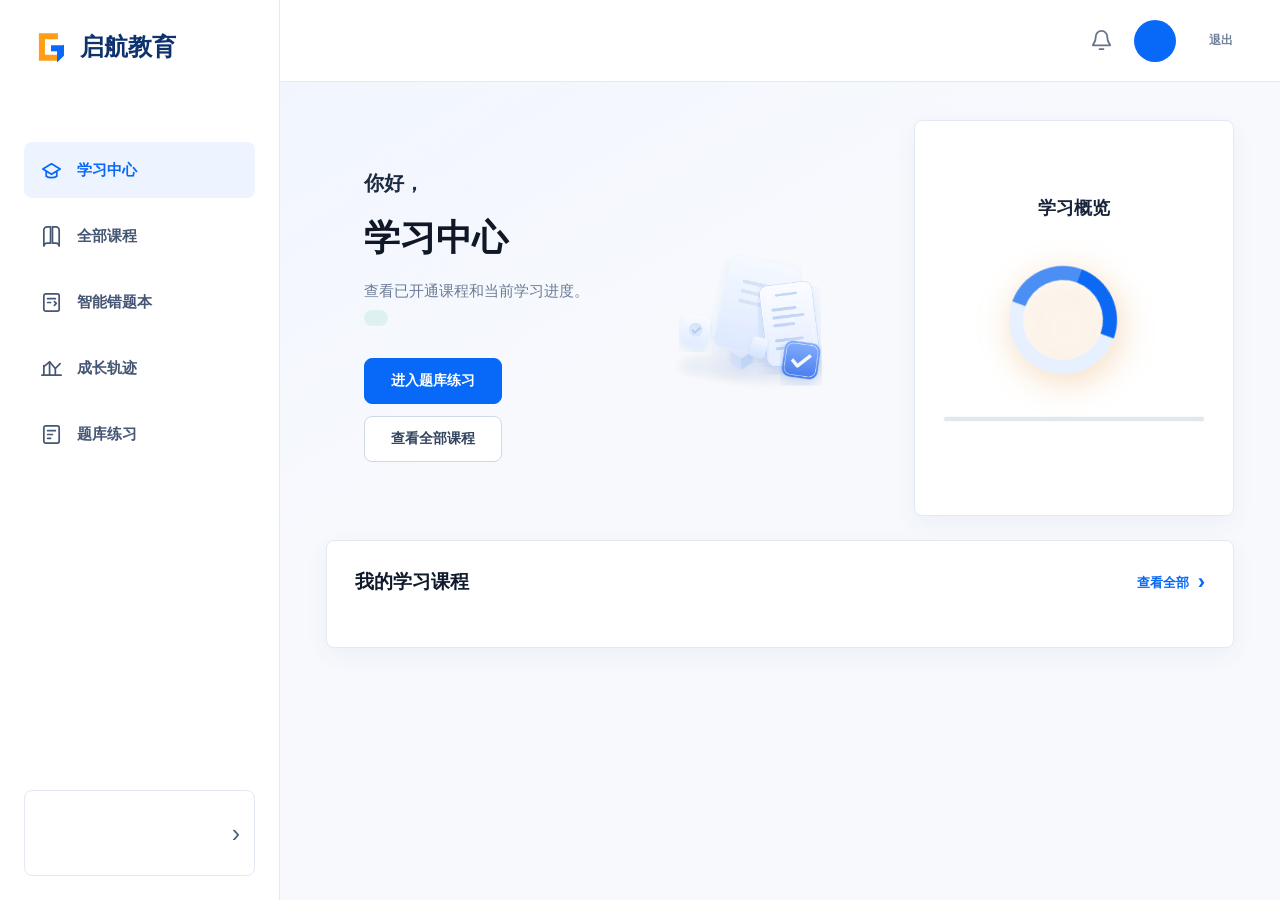
==== commit 2141f508: "Redesign role portals and persist AI growth jobs" ====
--- a/dashboard.html
+++ b/dashboard.html
@@ -3,45 +3,98 @@
   <head>
     <meta charset="UTF-8" />
     <meta name="viewport" content="width=device-width, initial-scale=1.0" />
-    <title>星途启航 AI 自习室</title>
-    <link rel="stylesheet" href="assets/app.css?v=20260713-05" />
-</head>
-  <body class="profile-ready" data-page="dashboard">
-    <div class="ambient">
-      <div class="blob one"></div>
-      <div class="blob two"></div>
-      <div class="blob three"></div>
-    </div>
-
+    <title>学习中心 · 启航教育</title>
+    <link rel="stylesheet" href="assets/app.css?v=20260714-03" />
+    <link rel="stylesheet" href="assets/student-reference.css?v=20260714-03" />
+  </head>
+  <body class="profile-ready student-reference" data-page="dashboard">
     <div class="app-shell">
-      <aside class="sidebar">
-        <div class="brand">
-          <div>
-            <div class="brand-stack">
-              <div class="brand-lockup">
-                <span class="brand-kicker">星途</span>
-                <span class="brand-title">启航教育</span>
-              </div>
-            </div>
-          </div>
-        </div>
+      <aside class="sidebar" aria-label="学生端主导航">
+        <a
+          class="brand brand-home"
+          href="/dashboard"
+          aria-label="启航教育首页"
+        >
+          <span class="brand-emblem" aria-hidden="true">
+            <svg viewBox="0 0 44 44" role="img">
+              <path d="M8 6h22v7H15v18h15v7H8z" />
+              <path d="M22 20h15v7H22z" />
+              <path d="m29 27 8-8v13l-8 8z" />
+            </svg>
+          </span>
+          <span class="brand-title">启航教育</span>
+        </a>
 
         <nav class="nav">
-          <a href="/dashboard" class="nav-btn active"><span class="icon-badge">学</span><span class="nav-label">学习中心</span></a>
-          <a href="/subjects" class="nav-btn"><span class="icon-badge">课</span><span class="nav-label">全部课程</span></a>
-          <a href="/mistakes" class="nav-btn"><span class="icon-badge">错</span><span class="nav-label">智能错题本</span></a>
-          <a href="/growth" class="nav-btn"><span class="icon-badge">轨</span><span class="nav-label">成长轨迹</span></a>
-          <a href="/question-bank" class="nav-btn question-bank-nav"><span class="icon-badge">题</span><span class="nav-label">题库练习</span></a>
+          <a href="/dashboard" class="nav-btn active" aria-current="page"><svg
+              class="nav-icon"
+              viewBox="0 0 24 24"
+              aria-hidden="true"
+            >
+              <path d="M3 10.5 12 5l9 5.5-9 5.5z" />
+              <path d="M6.5 13.5V18c2.8 2 8.2 2 11 0v-4.5" />
+            </svg><span class="nav-label">学习中心</span></a>
+          <a href="/subjects" class="nav-btn"><svg
+              class="nav-icon"
+              viewBox="0 0 24 24"
+              aria-hidden="true"
+            >
+              <path
+                d="M4 5.5A3.5 3.5 0 0 1 7.5 2H11v17H7.5A3.5 3.5 0 0 0 4 22z"
+              />
+              <path
+                d="M20 5.5A3.5 3.5 0 0 0 16.5 2H13v17h3.5A3.5 3.5 0 0 1 20 22z"
+              />
+            </svg><span class="nav-label">全部课程</span></a>
+          <a href="/mistakes" class="nav-btn"><svg
+              class="nav-icon"
+              viewBox="0 0 24 24"
+              aria-hidden="true"
+            >
+              <rect x="4" y="3" width="16" height="18" rx="2" />
+              <path d="M8 8h8M8 12h3M15 11l2 2-2 2" />
+            </svg><span class="nav-label">智能错题本</span></a>
+          <a href="/growth" class="nav-btn"><svg
+              class="nav-icon"
+              viewBox="0 0 24 24"
+              aria-hidden="true"
+            >
+              <path d="M4 19V9M10 19V5M16 19v-7M22 19H2" />
+              <path d="m4 10 6-5 6 7 5-5" />
+            </svg><span class="nav-label">成长轨迹</span></a>
+          <a href="/question-bank" class="nav-btn question-bank-nav"><svg
+              class="nav-icon"
+              viewBox="0 0 24 24"
+              aria-hidden="true"
+            >
+              <path
+                d="M6 3h12a2 2 0 0 1 2 2v14a2 2 0 0 1-2 2H6a2 2 0 0 1-2-2V5a2 2 0 0 1 2-2Z"
+              />
+              <path d="M8 8h8M8 12h5M8 16h3" />
+            </svg><span class="nav-label">题库练习</span></a>
         </nav>
 
         <div class="sidebar-footer">
-          <div class="avatar-card avatar-trigger-card" id="avatar-trigger">
-            <div>
+          <div
+            class="avatar-card avatar-trigger-card"
+            id="avatar-trigger"
+            role="button"
+            tabindex="0"
+            aria-expanded="false"
+            aria-controls="avatar-dropdown"
+            aria-haspopup="true"
+          >
+            <div class="avatar" data-avatar-text></div>
+            <div class="sidebar-account-copy">
               <p class="sidebar-user-name" data-user-name></p>
               <p class="muted sidebar-user-level" data-user-level></p>
             </div>
-            <div class="avatar" data-avatar-text></div>
-            <div class="avatar-dropdown" id="avatar-dropdown">
+            <span class="account-chevron" aria-hidden="true">›</span>
+            <div
+              class="avatar-dropdown"
+              id="avatar-dropdown"
+              aria-hidden="true"
+            >
               <div class="dropdown-header">
                 <div class="avatar avatar-sm" data-avatar-text></div>
                 <div>
@@ -50,76 +103,171 @@
                 </div>
               </div>
               <div class="dropdown-divider"></div>
-              <a href="/login" data-action="logout" class="dropdown-item dropdown-logout">
-                <span class="dropdown-logout-icon">🚪</span> 退出登录
-              </a>
+              <a
+                href="/login"
+                data-action="logout"
+                class="dropdown-item dropdown-logout"
+              >退出登录</a>
             </div>
           </div>
         </div>
       </aside>
 
+      <header class="student-portal-topbar" data-student-portal-topbar>
+        <span class="topbar-spacer"></span>
+        <div class="student-portal-account">
+          <span
+            class="topbar-notice"
+            aria-hidden="true"
+          ><svg viewBox="0 0 24 24" aria-hidden="true">
+              <path
+                d="M18 8a6 6 0 0 0-12 0c0 7-3 7-3 9h18c0-2-3-2-3-9M10 21h4"
+              />
+            </svg></span>
+          <span class="student-topbar-avatar" data-avatar-text></span>
+          <span class="student-topbar-name" data-user-name></span>
+          <a
+            href="/login"
+            data-action="logout"
+            class="teacher-topbar-logout student-topbar-exit"
+          >退出</a>
+        </div>
+      </header>
+
       <main class="content">
         <div class="page-scroll">
           <section class="page active" id="dashboard-page">
-            <div class="grid dashboard-grid-top">
+            <div class="dashboard-reference-hero">
               <div class="hero-card">
                 <div class="hero-body">
+                  <div class="dashboard-hero-copy">
+                    <p class="dashboard-greeting">
+                      你好，<span data-user-name></span>
+                    </p>
+                    <div class="hero-pill" id="dashboard-hero-pill"></div>
+                    <h1 class="hero-title" id="dashboard-hero-title">
+                      学习中心
+                    </h1>
+                    <p class="hero-desc" id="dashboard-hero-desc">
+                      查看已开通课程和当前学习进度。
+                    </p>
+                    <p
+                      class="account-access-status"
+                      id="dashboard-access-status"
+                    >
+                    </p>
+                    <div class="student-create-actions">
+                      <a href="/question-bank" class="primary-btn"
+                      >进入题库练习</a><a
+                        href="/subjects"
+                        class="secondary-btn"
+                      >查看全部课程</a>
+                    </div>
+                  </div>
+                  <div class="dashboard-hero-visual has-image" aria-hidden="true">
+                    <img
+                      src="/assets/student-home-device-check.png?v=20260714-03"
+                      alt=""
+                    />
+                  </div>
+                </div>
+              </div>
+
+              <div class="card achievement">
+                <p class="achievement-kicker">学习概览</p>
+                <div class="achievement-overview">
+                  <div class="achievement-mark"></div>
                   <div>
-                    <div class="hero-pill" id="dashboard-hero-pill"></div>
-                    <h1 class="hero-title" id="dashboard-hero-title">学习中心</h1>
-                    <p class="hero-desc" id="dashboard-hero-desc">这里只展示当前学生已经购买并由老师开通的课程，以及这些课程产生的学习记录。</p>
-                    <p class="account-access-status" id="dashboard-access-status"></p>
-                  </div>
-                  <div class="student-create-actions"><a href="/question-bank" class="primary-btn">进入题库练习</a><a href="/subjects" class="secondary-btn">查看全部课程</a></div>
-                </div>
-              </div>
-
-              <div class="card achievement">
-                <p class="muted achievement-kicker">学习成就</p>
-                <div class="achievement-mark"></div>
-                <div class="achievement-number" id="dashboard-study-days"></div>
-                <p class="achievement-label" id="dashboard-achievement-label"></p>
-                <div class="progress-track"><div class="progress-fill progress-fill-zero" id="dashboard-level-progress"></div></div>
+                    <div class="achievement-number" id="dashboard-study-days">
+                    </div>
+                    <p
+                      class="achievement-label"
+                      id="dashboard-achievement-label"
+                    >
+                    </p>
+                  </div>
+                </div>
+                <div class="progress-track">
+                  <div
+                    class="progress-fill progress-fill-zero"
+                    id="dashboard-level-progress"
+                  >
+                  </div>
+                </div>
                 <p class="muted text-sm" id="dashboard-xp-summary"></p>
               </div>
             </div>
 
-            <div class="card mt-24">
+            <section class="card dashboard-course-panel">
               <div class="section-head">
-                <h2 class="section-title">我的已购课程</h2>
-                <span class="stat-chip stat-chip-primary"></span>
-              </div>
-              <div class="course-grid" id="dashboard-courses">
-                
-              </div>
-            </div>
-
-            <div class="grid dashboard-grid-main mt-24">
-              <div class="grid gap-24">
-                <div class="card">
-                  <div class="section-head">
-                    <h2 class="section-title">智能刷题</h2>
-                    <span class="stat-chip stat-chip-emerald"></span>
-                  </div>
-                  <div class="timeline" id="dashboard-timeline"></div>
-                </div>
-              </div>
-
-              <div class="grid gap-24">
-                <div class="card">
-                  <div class="section-head">
-                    <h2 class="section-title">智能错题本</h2>
-                    <span class="stat-chip stat-chip-orange" id="dashboard-mistake-count"></span>
-                  </div>
-                  <div class="mistake-box" id="dashboard-mistake"></div>
-                </div>
-              </div>
+                <h2 class="section-title">我的学习课程</h2><a
+                  href="/subjects"
+                  class="section-more"
+                >查看全部 <span aria-hidden="true">›</span></a>
+              </div>
+              <div class="course-grid" id="dashboard-courses"></div>
+            </section>
+
+            <div class="dashboard-secondary-panels">
+              <section class="card">
+                <div class="section-head">
+                  <h2 class="section-title">推荐复习</h2><span
+                    class="stat-chip stat-chip-emerald"
+                  ></span>
+                </div>
+                <div class="timeline" id="dashboard-timeline"></div>
+              </section>
+              <section class="card">
+                <div class="section-head">
+                  <h2 class="section-title">近期错题</h2><span
+                    class="stat-chip stat-chip-orange"
+                    id="dashboard-mistake-count"
+                  ></span>
+                </div>
+                <div class="mistake-box" id="dashboard-mistake"></div>
+              </section>
             </div>
           </section>
         </div>
       </main>
     </div>
-
-    <script src="assets/app.js?v=20260713-05"></script>
+    <script>
+      (() => {
+        const trigger = document.getElementById("avatar-trigger");
+        const dropdown = document.getElementById("avatar-dropdown");
+        if (!trigger || !dropdown) return;
+        const setExpanded = (expanded) => {
+          trigger.setAttribute("aria-expanded", String(expanded));
+          dropdown.setAttribute("aria-hidden", String(!expanded));
+        };
+        trigger.addEventListener("click", (event) => {
+          if (
+            event.target instanceof Element &&
+            event.target.closest('[data-action="logout"]')
+          ) return;
+          setExpanded(!dropdown.classList.contains("active"));
+        }, { capture: true });
+        trigger.addEventListener("keydown", (event) => {
+          if (
+            event.target !== trigger ||
+            (event.key !== "Enter" && event.key !== " ")
+          ) return;
+          event.preventDefault();
+          trigger.click();
+        });
+        document.addEventListener("click", (event) => {
+          if (!trigger.contains(event.target)) setExpanded(false);
+        });
+        document.addEventListener("keydown", (event) => {
+          if (
+            event.key !== "Escape" || !dropdown.classList.contains("active")
+          ) return;
+          dropdown.classList.remove("active");
+          setExpanded(false);
+          trigger.focus();
+        });
+      })();
+    </script>
+    <script src="assets/app.js?v=20260714-03"></script>
   </body>
 </html>
--- a/assets/app.css
+++ b/assets/app.css
@@ -1020,6 +1020,1267 @@
   }
 }
 
+/* Teacher student overview */
+body.is-teacher-portal {
+  overflow: hidden;
+  background: #f5f8fd;
+  color: #14254a;
+}
+
+body.is-teacher-portal .ambient,
+body.is-teacher-portal .sidebar,
+body.is-teacher-portal #teacher-page > .growth-header,
+body.is-teacher-portal #teacher-page > .management-menu {
+  display: none !important;
+}
+
+body.is-teacher-portal .content {
+  width: 100%;
+  min-height: calc(100vh - 74px);
+  height: calc(100vh - 74px);
+  margin-left: 0;
+  overflow: hidden;
+}
+
+body.is-teacher-portal .content::before {
+  display: none;
+}
+
+body.is-teacher-portal .page-scroll {
+  gap: 0;
+  padding: 22px 26px 30px;
+  background: #f5f8fd;
+}
+
+body.is-teacher-portal .page {
+  max-width: 1660px;
+}
+
+.teacher-portal-topbar {
+  position: relative;
+  z-index: 60;
+  display: grid;
+  grid-template-columns: minmax(240px, 1fr) auto minmax(240px, 1fr);
+  min-height: 74px;
+  align-items: center;
+  padding: 0 28px;
+  border-bottom: 1px solid #e1e8f4;
+  background: #ffffff;
+  box-shadow: 0 4px 18px rgba(35, 67, 125, 0.05);
+}
+
+.teacher-portal-brand {
+  display: inline-flex;
+  width: max-content;
+  align-items: center;
+  gap: 10px;
+  color: #142b59;
+  font-size: 24px;
+  font-weight: 900;
+}
+
+.teacher-brand-mark {
+  color: #f5a623;
+  font-size: 27px;
+  line-height: 1;
+}
+
+.teacher-portal-tabs {
+  display: flex;
+  height: 74px;
+  align-items: stretch;
+  gap: 22px;
+}
+
+.teacher-portal-tabs a,
+.teacher-portal-tabs button {
+  position: relative;
+  display: inline-flex;
+  align-items: center;
+  padding: 0 12px;
+  color: #667697;
+  border: 0;
+  background: transparent;
+  font-size: 14px;
+  font-weight: 800;
+}
+
+.teacher-portal-tabs a::after,
+.teacher-portal-tabs button::after {
+  content: "";
+  position: absolute;
+  right: 7px;
+  bottom: 0;
+  left: 7px;
+  height: 3px;
+  background: #1f6fff;
+  opacity: 0;
+}
+
+.teacher-portal-tabs a:hover,
+.teacher-portal-tabs a.is-active,
+.teacher-portal-tabs button:hover,
+.teacher-portal-tabs button.is-active {
+  color: #1263ee;
+}
+
+.teacher-portal-tabs a.is-active::after,
+.teacher-portal-tabs button.is-active::after {
+  opacity: 1;
+}
+
+.teacher-portal-account {
+  display: flex;
+  min-width: 0;
+  align-items: center;
+  justify-content: flex-end;
+  gap: 10px;
+}
+
+.teacher-topbar-avatar {
+  display: inline-flex;
+  width: 36px;
+  height: 36px;
+  align-items: center;
+  justify-content: center;
+  flex: 0 0 auto;
+  border-radius: 50%;
+  background: #236cf2;
+  color: #ffffff;
+  font-size: 13px;
+  font-weight: 900;
+}
+
+.teacher-topbar-name {
+  max-width: 120px;
+  overflow: hidden;
+  color: #263c67;
+  font-size: 14px;
+  font-weight: 800;
+  text-overflow: ellipsis;
+  white-space: nowrap;
+}
+
+.teacher-topbar-logout {
+  padding: 7px 9px;
+  border-radius: 6px;
+  color: #687897;
+  font-size: 12px;
+  font-weight: 700;
+}
+
+.teacher-topbar-logout:hover {
+  background: #f1f5fb;
+  color: #174fae;
+}
+
+.teacher-overview-panel {
+  min-width: 0;
+}
+
+.teacher-overview-layout {
+  display: grid;
+  grid-template-columns: 286px minmax(0, 1fr);
+  gap: 18px;
+  align-items: start;
+}
+
+.teacher-student-directory {
+  position: sticky;
+  top: 0;
+  min-height: calc(100vh - 126px);
+  padding: 22px 16px;
+  border: 1px solid #dfe7f3;
+  border-radius: 8px;
+  background: #ffffff;
+  box-shadow: 0 8px 24px rgba(35, 67, 125, 0.05);
+}
+
+.teacher-student-directory > header,
+.teacher-dashboard-card > header {
+  display: flex;
+  align-items: center;
+  justify-content: space-between;
+  gap: 12px;
+}
+
+.teacher-student-directory h2,
+.teacher-dashboard-card h3 {
+  margin: 0;
+  color: #142b59;
+  font-size: 16px;
+  font-weight: 900;
+}
+
+.teacher-student-directory > header span,
+.teacher-dashboard-card > header span {
+  color: #8492ad;
+  font-size: 11px;
+  font-weight: 700;
+}
+
+.teacher-student-directory > p {
+  margin: 8px 0 16px;
+  color: #73819d;
+  font-size: 12px;
+}
+
+.teacher-student-list {
+  display: grid;
+  gap: 8px;
+}
+
+.teacher-student-list button {
+  display: grid;
+  grid-template-columns: 42px minmax(0, 1fr) 20px;
+  min-width: 0;
+  align-items: center;
+  gap: 10px;
+  width: 100%;
+  min-height: 70px;
+  padding: 10px;
+  border: 1px solid #e2e9f4;
+  border-radius: 7px;
+  background: #ffffff;
+  color: inherit;
+  text-align: left;
+  transition: border-color 160ms ease, background 160ms ease, box-shadow 160ms ease;
+}
+
+.teacher-student-list button:hover {
+  border-color: #9ebcf9;
+  background: #f8fbff;
+}
+
+.teacher-student-list button.is-active {
+  border-color: #2f73f5;
+  background: #f7faff;
+  box-shadow: inset 3px 0 0 #2f73f5;
+}
+
+.teacher-directory-avatar {
+  display: inline-flex;
+  width: 42px;
+  height: 42px;
+  align-items: center;
+  justify-content: center;
+  border-radius: 50%;
+  background: #eaf1ff;
+  color: #245fc8;
+  font-size: 12px;
+  font-weight: 900;
+}
+
+.teacher-student-list button:nth-child(3n + 2) .teacher-directory-avatar {
+  background: #e9f8f2;
+  color: #12845f;
+}
+
+.teacher-student-list button:nth-child(3n) .teacher-directory-avatar {
+  background: #fff3e7;
+  color: #c9681b;
+}
+
+.teacher-directory-copy {
+  display: grid;
+  min-width: 0;
+  gap: 5px;
+}
+
+.teacher-directory-copy strong {
+  overflow: hidden;
+  color: #1d3768;
+  font-size: 13px;
+  font-weight: 900;
+  text-overflow: ellipsis;
+  white-space: nowrap;
+}
+
+.teacher-directory-copy small {
+  color: #597198;
+  font-size: 10px;
+  font-weight: 700;
+}
+
+.teacher-directory-copy span {
+  overflow: hidden;
+  color: #8290a9;
+  font-size: 11px;
+  text-overflow: ellipsis;
+  white-space: nowrap;
+}
+
+.teacher-directory-check {
+  display: inline-flex;
+  width: 18px;
+  height: 18px;
+  align-items: center;
+  justify-content: center;
+  border-radius: 50%;
+  background: #2f73f5;
+  color: #ffffff;
+  font-size: 10px;
+  opacity: 0;
+}
+
+.teacher-student-list button.is-active .teacher-directory-check {
+  opacity: 1;
+}
+
+.teacher-overview-report,
+.teacher-overview-detail {
+  min-width: 0;
+}
+
+.teacher-overview-detail {
+  display: grid;
+  gap: 16px;
+}
+
+.teacher-student-hero,
+.teacher-dashboard-card {
+  border: 1px solid #dfe7f3;
+  border-radius: 8px;
+  background: #ffffff;
+  box-shadow: 0 8px 24px rgba(35, 67, 125, 0.05);
+}
+
+.teacher-student-hero {
+  display: grid;
+  grid-template-columns: 118px minmax(0, 1fr) 230px;
+  min-height: 182px;
+  align-items: center;
+  gap: 22px;
+  padding: 26px 30px;
+  overflow: hidden;
+}
+
+.teacher-student-avatar {
+  display: inline-flex;
+  width: 112px;
+  height: 112px;
+  align-items: center;
+  justify-content: center;
+  border: 8px solid #f0f5fd;
+  border-radius: 50%;
+  background: #dceaff;
+  color: #1d5dbf;
+  box-shadow: 0 10px 24px rgba(35, 95, 190, 0.12);
+  font-size: 28px;
+  font-weight: 900;
+}
+
+.teacher-student-profile-copy {
+  min-width: 0;
+}
+
+.teacher-student-name-row {
+  display: flex;
+  min-width: 0;
+  align-items: center;
+  flex-wrap: wrap;
+  gap: 8px 12px;
+}
+
+.teacher-student-name-row h2 {
+  margin: 0;
+  color: #122d61;
+  font-size: 25px;
+  line-height: 1.2;
+  font-weight: 900;
+}
+
+.teacher-student-account {
+  color: #263e70;
+  font-size: 16px;
+  font-weight: 800;
+}
+
+.teacher-student-grade {
+  padding: 5px 9px;
+  border-radius: 5px;
+  background: #eef4ff;
+  color: #2468db;
+  font-size: 11px;
+  font-weight: 800;
+}
+
+.teacher-profile-tags {
+  display: flex;
+  flex-wrap: wrap;
+  gap: 7px;
+  margin-top: 14px;
+}
+
+.teacher-profile-tags span {
+  padding: 5px 9px;
+  border-radius: 5px;
+  background: #edf5ff;
+  color: #316bbf;
+  font-size: 10px;
+  font-weight: 800;
+}
+
+.teacher-profile-tags span:nth-child(2) {
+  background: #ebf8f2;
+  color: #17845f;
+}
+
+.teacher-profile-tags span:nth-child(3) {
+  background: #fff2e7;
+  color: #c46720;
+}
+
+.teacher-student-profile-copy > p {
+  max-width: 720px;
+  margin: 14px 0 0;
+  color: #5e6f8e;
+  font-size: 13px;
+  line-height: 1.75;
+}
+
+.teacher-hero-signal {
+  position: relative;
+  justify-self: end;
+  width: 210px;
+  height: 118px;
+  border-bottom: 1px solid #d9e5fa;
+}
+
+.teacher-signal-bar {
+  position: absolute;
+  bottom: 0;
+  width: 38px;
+  border: 1px solid #b9cff9;
+  border-radius: 5px 5px 0 0;
+  background: #dfeaff;
+}
+
+.teacher-signal-bar.bar-one {
+  left: 28px;
+  height: 50px;
+}
+
+.teacher-signal-bar.bar-two {
+  left: 86px;
+  height: 84px;
+  background: #cddfff;
+}
+
+.teacher-signal-bar.bar-three {
+  left: 144px;
+  height: 108px;
+  background: #bcd4ff;
+}
+
+.teacher-signal-line {
+  position: absolute;
+  top: 36px;
+  right: 18px;
+  width: 155px;
+  height: 3px;
+  background: #2e73f5;
+  transform: rotate(-22deg);
+  transform-origin: right center;
+}
+
+.teacher-analytics-grid {
+  display: grid;
+  grid-template-columns: minmax(0, 1.45fr) minmax(280px, 0.86fr) minmax(360px, 1.1fr);
+  gap: 16px;
+}
+
+.teacher-dashboard-card {
+  min-width: 0;
+  padding: 18px;
+}
+
+.teacher-dashboard-card > header {
+  min-height: 24px;
+  margin-bottom: 12px;
+}
+
+.teacher-trend-card,
+.teacher-radar-card,
+.teacher-metrics-card {
+  min-height: 322px;
+}
+
+.teacher-trend-svg {
+  display: block;
+  width: 100%;
+  aspect-ratio: 640 / 230;
+  min-height: 210px;
+}
+
+.teacher-chart-grid {
+  stroke: #e6ecf5;
+  stroke-dasharray: 3 4;
+}
+
+.teacher-chart-axis {
+  fill: #8491aa;
+  font-size: 10px;
+}
+
+.teacher-trend-area {
+  fill: rgba(47, 115, 245, 0.10);
+}
+
+.teacher-trend-line {
+  fill: none;
+  stroke: #2f73f5;
+  stroke-linecap: round;
+  stroke-linejoin: round;
+  stroke-width: 3;
+}
+
+.teacher-trend-point circle {
+  fill: #2f73f5;
+  stroke: #ffffff;
+  stroke-width: 3;
+}
+
+.teacher-trend-point text {
+  fill: #334d7b;
+  font-size: 10px;
+  font-weight: 800;
+}
+
+.teacher-card-caption {
+  margin: 3px 0 0;
+  color: #8997ae;
+  font-size: 10px;
+  text-align: center;
+}
+
+.teacher-chart-empty,
+.teacher-panel-empty {
+  display: flex;
+  min-height: 210px;
+  align-items: center;
+  justify-content: center;
+  flex-direction: column;
+  gap: 7px;
+  color: #76859f;
+  text-align: center;
+}
+
+.teacher-chart-empty strong,
+.teacher-panel-empty strong {
+  color: #334b75;
+  font-size: 14px;
+}
+
+.teacher-chart-empty span,
+.teacher-panel-empty span {
+  max-width: 280px;
+  font-size: 11px;
+  line-height: 1.6;
+}
+
+.teacher-radar-svg {
+  display: block;
+  width: min(100%, 270px);
+  aspect-ratio: 1;
+  margin: -5px auto -10px;
+}
+
+.teacher-radar-grid polygon,
+.teacher-radar-grid line {
+  fill: none;
+  stroke: #dce6f4;
+  stroke-width: 1;
+}
+
+.teacher-radar-value {
+  fill: rgba(47, 115, 245, 0.18);
+  stroke: #2f73f5;
+  stroke-width: 2;
+}
+
+.teacher-radar-labels text {
+  fill: #536584;
+  font-size: 9px;
+  font-weight: 700;
+}
+
+.teacher-subject-summary {
+  display: flex;
+  justify-content: center;
+  flex-wrap: wrap;
+  gap: 5px 10px;
+}
+
+.teacher-subject-summary span {
+  display: inline-flex;
+  align-items: center;
+  gap: 4px;
+  color: #73819c;
+  font-size: 9px;
+}
+
+.teacher-subject-summary i {
+  width: 5px;
+  height: 5px;
+  border-radius: 50%;
+  background: #2f73f5;
+}
+
+.teacher-metric-grid {
+  display: grid;
+  grid-template-columns: 1fr 1fr;
+  min-height: 252px;
+  border-top: 1px solid #e7edf6;
+  border-left: 1px solid #e7edf6;
+}
+
+.teacher-metric-item {
+  display: grid;
+  grid-template-columns: 34px minmax(0, 1fr);
+  align-items: center;
+  gap: 10px;
+  min-width: 0;
+  padding: 16px 12px;
+  border-right: 1px solid #e7edf6;
+  border-bottom: 1px solid #e7edf6;
+}
+
+.teacher-metric-icon {
+  width: 34px;
+  height: 34px;
+  border: 8px solid #e8f0ff;
+  border-radius: 50%;
+  background: #2f73f5;
+}
+
+.teacher-metric-item.tone-green .teacher-metric-icon {
+  border-color: #e3f6ef;
+  background: #17a67a;
+}
+
+.teacher-metric-item.tone-violet .teacher-metric-icon {
+  border-color: #efedff;
+  background: #6855e8;
+}
+
+.teacher-metric-item.tone-orange .teacher-metric-icon {
+  border-color: #fff0e4;
+  background: #f07b24;
+}
+
+.teacher-metric-label {
+  display: block;
+  overflow: hidden;
+  color: #536584;
+  font-size: 11px;
+  font-weight: 800;
+  text-overflow: ellipsis;
+  white-space: nowrap;
+}
+
+.teacher-metric-item strong {
+  display: block;
+  margin-top: 3px;
+  color: #122d61;
+  font-size: 24px;
+  line-height: 1;
+}
+
+.teacher-metric-item strong small {
+  margin-left: 2px;
+  font-size: 12px;
+}
+
+.teacher-metric-item p {
+  margin: 6px 0 0;
+  color: #8794aa;
+  font-size: 9px;
+  line-height: 1.35;
+}
+
+.teacher-narrative-grid {
+  display: grid;
+  grid-template-columns: 1.15fr 1fr 1fr;
+  gap: 16px;
+}
+
+.teacher-narrative-grid > .teacher-dashboard-card {
+  min-height: 270px;
+}
+
+.teacher-summary-group {
+  padding: 12px 14px;
+  border-left: 3px solid #26a77a;
+  background: #f4fbf8;
+}
+
+.teacher-summary-group + .teacher-summary-group {
+  margin-top: 10px;
+}
+
+.teacher-summary-group.is-improvement {
+  border-left-color: #f07b24;
+  background: #fff8f2;
+}
+
+.teacher-summary-group > strong {
+  color: #17845f;
+  font-size: 11px;
+}
+
+.teacher-summary-group.is-improvement > strong {
+  color: #c9681b;
+}
+
+.teacher-summary-group ul {
+  display: grid;
+  gap: 5px;
+  margin: 8px 0 0;
+  padding-left: 17px;
+  color: #53647f;
+  font-size: 10px;
+  line-height: 1.55;
+}
+
+.teacher-observation-card h4 {
+  margin: 22px 0 8px;
+  color: #27436f;
+  font-size: 13px;
+}
+
+.teacher-observation-card > p {
+  display: -webkit-box;
+  overflow: hidden;
+  margin: 0;
+  color: #5e6f89;
+  font-size: 11px;
+  line-height: 1.8;
+  white-space: pre-wrap;
+  -webkit-box-orient: vertical;
+  -webkit-line-clamp: 7;
+}
+
+.teacher-observation-card footer {
+  display: flex;
+  justify-content: flex-end;
+  margin-top: 18px;
+  color: #6c7f9f;
+  font-size: 10px;
+}
+
+.teacher-timeline-list {
+  position: relative;
+  display: grid;
+  gap: 13px;
+  margin: 0;
+  padding: 3px 0 0;
+  list-style: none;
+}
+
+.teacher-timeline-list::before {
+  content: "";
+  position: absolute;
+  top: 9px;
+  bottom: 9px;
+  left: 69px;
+  width: 1px;
+  background: #dce6f4;
+}
+
+.teacher-timeline-list li {
+  position: relative;
+  display: grid;
+  grid-template-columns: 58px minmax(0, 1fr);
+  gap: 24px;
+}
+
+.teacher-timeline-list li::before {
+  content: "";
+  position: absolute;
+  top: 6px;
+  left: 65px;
+  width: 9px;
+  height: 9px;
+  border: 2px solid #ffffff;
+  border-radius: 50%;
+  background: #2f73f5;
+  box-shadow: 0 0 0 1px #a9c2f5;
+}
+
+.teacher-timeline-list li.tone-attention::before {
+  background: #f07b24;
+}
+
+.teacher-timeline-list li.tone-teacher::before {
+  background: #17a67a;
+}
+
+.teacher-timeline-list time {
+  padding-top: 2px;
+  color: #7585a0;
+  font-size: 9px;
+  text-align: right;
+}
+
+.teacher-timeline-list strong {
+  display: block;
+  color: #344e78;
+  font-size: 10px;
+}
+
+.teacher-timeline-list p {
+  display: -webkit-box;
+  overflow: hidden;
+  margin: 3px 0 0;
+  color: #7b89a1;
+  font-size: 9px;
+  line-height: 1.5;
+  -webkit-box-orient: vertical;
+  -webkit-line-clamp: 2;
+}
+
+.teacher-overview-loading,
+.teacher-overview-empty {
+  display: flex;
+  min-height: calc(100vh - 126px);
+  align-items: center;
+  justify-content: center;
+  flex-direction: column;
+  gap: 9px;
+  border: 1px solid #dfe7f3;
+  border-radius: 8px;
+  background: #ffffff;
+  color: #70809b;
+  text-align: center;
+}
+
+.teacher-overview-loading strong,
+.teacher-overview-empty h2 {
+  margin: 0;
+  color: #213b68;
+  font-size: 17px;
+}
+
+.teacher-overview-loading span,
+.teacher-overview-empty p {
+  max-width: 420px;
+  margin: 0;
+  color: #7d8ba4;
+  font-size: 12px;
+  line-height: 1.7;
+}
+
+body.is-teacher-portal .teacher-record-panel,
+body.is-teacher-portal .teacher-growth-panel {
+  width: min(100%, 1120px);
+  margin: 16px auto 0;
+}
+
+/* Super administrator portal */
+body.is-admin-portal {
+  overflow: hidden;
+  background: #f5f8fd;
+  color: #14254a;
+}
+
+body.is-admin-portal .ambient,
+body.is-admin-portal .sidebar,
+body.is-admin-portal #teacher-page > .growth-header,
+body.is-admin-portal #teacher-page > .management-menu {
+  display: none !important;
+}
+
+body.is-admin-portal .content {
+  width: 100%;
+  min-height: calc(100vh - 74px);
+  height: calc(100vh - 74px);
+  margin-left: 0;
+  overflow: hidden;
+}
+
+body.is-admin-portal .content::before {
+  display: none;
+}
+
+body.is-admin-portal .page-scroll {
+  gap: 0;
+  padding: 28px 34px 40px;
+  background:
+    linear-gradient(145deg, rgba(231, 240, 255, 0.62), transparent 38%),
+    #f5f8fd;
+}
+
+body.is-admin-portal .page {
+  max-width: 1480px;
+}
+
+body.is-admin-portal [data-management-view-panel] {
+  margin-top: 0 !important;
+}
+
+body.is-admin-portal .card,
+body.is-admin-portal .subject-directory-card {
+  border-color: #dfe7f3;
+  border-radius: 8px;
+  background: #ffffff;
+  box-shadow: 0 8px 24px rgba(35, 67, 125, 0.05);
+}
+
+body.is-admin-portal .section-title {
+  color: #142b59;
+}
+
+/* Student portal header */
+.student-portal-topbar {
+  position: fixed;
+  top: 0;
+  right: 0;
+  left: 260px;
+  z-index: 55;
+  display: flex;
+  min-height: 68px;
+  align-items: center;
+  justify-content: space-between;
+  gap: 20px;
+  padding: 0 30px;
+  border-bottom: 1px solid #e4eaf3;
+  background: rgba(255, 255, 255, 0.96);
+  box-shadow: 0 3px 16px rgba(35, 67, 125, 0.04);
+}
+
+.student-portal-topbar > strong {
+  color: #536584;
+  font-size: 13px;
+  font-weight: 800;
+}
+
+.student-portal-account {
+  display: flex;
+  align-items: center;
+  gap: 10px;
+}
+
+.student-topbar-avatar {
+  display: inline-flex;
+  width: 38px;
+  height: 38px;
+  align-items: center;
+  justify-content: center;
+  border-radius: 50%;
+  background: #1465ed;
+  color: #ffffff;
+  font-size: 13px;
+  font-weight: 900;
+}
+
+.student-topbar-name {
+  color: #20355d;
+  font-size: 14px;
+  font-weight: 800;
+}
+
+.student-portal-account a {
+  padding: 7px 9px;
+  border-radius: 6px;
+  color: #71809b;
+  font-size: 12px;
+  font-weight: 700;
+}
+
+.student-portal-account a:hover {
+  background: #f1f5fb;
+  color: #174fae;
+}
+
+body.is-student-portal {
+  background: #f7f9fd;
+}
+
+body.is-student-portal .content {
+  height: 100vh;
+  padding-top: 68px;
+  background:
+    linear-gradient(145deg, rgba(235, 242, 255, 0.55), transparent 34%),
+    #f7f9fd;
+}
+
+body.is-student-portal .page-scroll {
+  padding-top: 28px;
+}
+
+@media (max-width: 1320px) {
+  .teacher-analytics-grid {
+    grid-template-columns: minmax(0, 1.35fr) minmax(300px, 0.9fr);
+  }
+
+  .teacher-metrics-card {
+    grid-column: 1 / -1;
+    min-height: auto;
+  }
+
+  .teacher-metric-grid {
+    grid-template-columns: repeat(4, 1fr);
+    min-height: 128px;
+  }
+
+  .teacher-narrative-grid {
+    grid-template-columns: 1fr 1fr;
+  }
+
+  .teacher-timeline-card {
+    grid-column: 1 / -1;
+  }
+}
+
+@media (max-width: 1020px) {
+  .teacher-overview-layout {
+    grid-template-columns: 1fr;
+  }
+
+  .teacher-student-directory {
+    position: static;
+    min-height: 0;
+  }
+
+  .teacher-student-list {
+    display: flex;
+    overflow-x: auto;
+    padding-bottom: 4px;
+    scrollbar-width: none;
+  }
+
+  .teacher-student-list::-webkit-scrollbar {
+    display: none;
+  }
+
+  .teacher-student-list button {
+    flex: 0 0 240px;
+  }
+
+  .teacher-student-hero {
+    grid-template-columns: 100px minmax(0, 1fr);
+  }
+
+  .teacher-student-avatar {
+    width: 94px;
+    height: 94px;
+  }
+
+  .teacher-hero-signal {
+    display: none;
+  }
+}
+
+@media (max-width: 760px) {
+  body.is-teacher-portal {
+    padding-bottom: 0;
+  }
+
+  body.is-teacher-portal .sidebar {
+    display: none !important;
+  }
+
+  body.is-admin-portal {
+    padding-bottom: 0;
+  }
+
+  body.is-admin-portal .sidebar {
+    display: none !important;
+  }
+
+  .teacher-portal-topbar {
+    grid-template-columns: minmax(0, 1fr) auto;
+    min-height: 112px;
+    padding: 12px 14px 0;
+  }
+
+  .teacher-portal-brand {
+    font-size: 19px;
+  }
+
+  .teacher-brand-mark {
+    font-size: 22px;
+  }
+
+  .teacher-portal-account {
+    gap: 7px;
+  }
+
+  .teacher-topbar-name {
+    display: none;
+  }
+
+  .teacher-topbar-avatar {
+    width: 32px;
+    height: 32px;
+  }
+
+  .teacher-portal-tabs {
+    grid-column: 1 / -1;
+    grid-row: 2;
+    height: 56px;
+    justify-content: space-around;
+    gap: 0;
+  }
+
+  .teacher-portal-tabs a,
+  .teacher-portal-tabs button {
+    min-width: 88px;
+    justify-content: center;
+    padding: 0 8px;
+    font-size: 12px;
+  }
+
+  body.is-teacher-portal .content {
+    min-height: calc(100vh - 112px);
+    height: auto;
+    overflow: visible;
+  }
+
+  body.is-admin-portal .content {
+    min-height: calc(100vh - 112px);
+    height: auto;
+    overflow: visible;
+  }
+
+  body.is-admin-portal .page-scroll {
+    padding: 12px 10px 24px !important;
+    overflow: visible;
+  }
+
+  body.is-teacher-portal .page-scroll {
+    padding: 12px 10px 24px !important;
+    overflow: visible;
+  }
+
+  .teacher-overview-layout,
+  .teacher-overview-detail {
+    gap: 10px;
+    width: 100%;
+    max-width: 100%;
+    grid-template-columns: minmax(0, 1fr);
+    overflow: hidden;
+  }
+
+  .teacher-overview-panel,
+  #teacher-overview-root,
+  .teacher-student-directory,
+  .teacher-overview-report,
+  .teacher-student-hero,
+  .teacher-dashboard-card,
+  .teacher-trend-svg,
+  .teacher-radar-svg {
+    width: 100%;
+    max-width: 100%;
+    min-width: 0;
+  }
+
+  .teacher-student-directory {
+    padding: 15px 12px;
+  }
+
+  .teacher-student-list button {
+    flex-basis: 218px;
+    min-height: 64px;
+  }
+
+  .teacher-student-hero {
+    grid-template-columns: 68px minmax(0, 1fr);
+    min-height: 0;
+    gap: 13px;
+    padding: 18px 14px;
+  }
+
+  .teacher-student-avatar {
+    width: 64px;
+    height: 64px;
+    border-width: 5px;
+    font-size: 17px;
+  }
+
+  .teacher-student-name-row h2 {
+    font-size: 20px;
+  }
+
+  .teacher-student-account {
+    max-width: 100%;
+    overflow: hidden;
+    font-size: 12px;
+    text-overflow: ellipsis;
+    white-space: nowrap;
+  }
+
+  .teacher-student-grade {
+    font-size: 9px;
+  }
+
+  .teacher-profile-tags {
+    margin-top: 9px;
+  }
+
+  .teacher-student-profile-copy > p {
+    grid-column: 1 / -1;
+    margin-top: 10px;
+    font-size: 11px;
+  }
+
+  .teacher-analytics-grid,
+  .teacher-narrative-grid {
+    width: 100%;
+    max-width: 100%;
+    min-width: 0;
+    grid-template-columns: minmax(0, 1fr);
+    gap: 10px;
+    overflow: hidden;
+  }
+
+  .teacher-metrics-card,
+  .teacher-timeline-card {
+    grid-column: auto;
+  }
+
+  .teacher-dashboard-card {
+    padding: 15px 12px;
+  }
+
+  .teacher-trend-card,
+  .teacher-radar-card,
+  .teacher-metrics-card,
+  .teacher-narrative-grid > .teacher-dashboard-card {
+    min-height: 0;
+  }
+
+  .teacher-trend-svg {
+    min-height: 0;
+  }
+
+  .teacher-metric-grid {
+    grid-template-columns: 1fr 1fr;
+  }
+
+  .teacher-metric-item {
+    grid-template-columns: 28px minmax(0, 1fr);
+    padding: 13px 9px;
+  }
+
+  .teacher-metric-icon {
+    width: 28px;
+    height: 28px;
+    border-width: 7px;
+  }
+
+  .teacher-metric-item strong {
+    font-size: 20px;
+  }
+
+  .teacher-overview-loading,
+  .teacher-overview-empty {
+    min-height: 340px;
+    padding: 24px;
+  }
+}
+
 @keyframes loadingRail {
   0% { background-position: -40vw 0; }
   100% { background-position: 40vw 0; }
@@ -3497,6 +4758,194 @@
   min-height: 54px;
 }
 
+.management-menu {
+  position: sticky;
+  top: 0;
+  z-index: 12;
+  display: flex;
+  gap: 26px;
+  overflow-x: auto;
+  margin-top: 16px;
+  padding: 0 2px;
+  border-bottom: 1px solid rgba(26, 54, 93, 0.12);
+  background: rgba(248, 250, 252, 0.96);
+  scrollbar-width: none;
+}
+
+.management-menu::-webkit-scrollbar {
+  display: none;
+}
+
+.management-menu a {
+  position: relative;
+  flex: 0 0 auto;
+  padding: 15px 1px 13px;
+  color: #64748b;
+  font-size: 14px;
+  font-weight: 800;
+  text-decoration: none;
+}
+
+.management-menu a::after {
+  position: absolute;
+  right: 0;
+  bottom: -1px;
+  left: 0;
+  height: 3px;
+  background: transparent;
+  content: "";
+}
+
+.management-menu a:hover,
+.management-menu a.is-active {
+  color: #1d4ed8;
+}
+
+.management-menu a.is-active::after {
+  background: #2563eb;
+}
+
+.management-student-switcher {
+  position: sticky;
+  right: 0;
+  display: flex;
+  min-height: 48px;
+  align-items: center;
+  flex: 0 0 auto;
+  gap: 9px;
+  margin-left: auto;
+  padding-left: 20px;
+  background: rgba(248, 250, 252, 0.98);
+  box-shadow: -12px 0 18px rgba(248, 250, 252, 0.98);
+}
+
+.management-student-switcher span {
+  color: #64748b;
+  font-size: 12px;
+  font-weight: 800;
+  white-space: nowrap;
+}
+
+.management-student-switcher select {
+  width: min(190px, 34vw);
+  height: 36px;
+  padding: 0 32px 0 11px;
+  border: 1px solid rgba(37, 99, 235, 0.22);
+  border-radius: 6px;
+  background: #fff;
+  color: #1e3a5f;
+  font: inherit;
+  font-size: 13px;
+  font-weight: 800;
+}
+
+.management-student-switcher select:disabled {
+  color: #94a3b8;
+  cursor: not-allowed;
+}
+
+.teacher-current-student {
+  grid-column: 1 / -1;
+  margin: 0;
+  color: #1d4ed8;
+  font-size: 13px;
+  font-weight: 800;
+}
+
+.teacher-growth-current {
+  align-self: center;
+  color: #1e3a5f;
+  font-size: 14px;
+}
+
+.teacher-account-directory {
+  grid-column: 1 / -1;
+  margin-top: 24px;
+  padding-top: 22px;
+  border-top: 1px solid rgba(26, 54, 93, 0.10);
+}
+
+.teacher-account-directory-head,
+.teacher-account-row {
+  display: flex;
+  align-items: center;
+  justify-content: space-between;
+  gap: 16px;
+}
+
+.teacher-account-directory-head {
+  margin-bottom: 8px;
+}
+
+.teacher-account-directory-head h3 {
+  margin: 0;
+  color: var(--text-main);
+  font-size: 16px;
+}
+
+.teacher-account-directory-head span {
+  color: var(--text-subtle);
+  font-size: 12px;
+  font-weight: 700;
+}
+
+.teacher-account-row {
+  min-height: 70px;
+  padding: 13px 0;
+  border-bottom: 1px solid rgba(26, 54, 93, 0.08);
+}
+
+.teacher-account-mark {
+  display: inline-flex;
+  width: 40px;
+  height: 40px;
+  align-items: center;
+  justify-content: center;
+  flex: 0 0 40px;
+  border-radius: 8px;
+  background: #eff6ff;
+  color: #1d4ed8;
+  font-weight: 900;
+}
+
+.teacher-account-identity {
+  display: grid;
+  flex: 1 1 auto;
+  gap: 4px;
+  min-width: 0;
+}
+
+.teacher-account-identity strong {
+  color: var(--text-main);
+  font-size: 14px;
+}
+
+.teacher-account-identity span,
+.teacher-account-meta span,
+.teacher-account-meta small,
+.teacher-account-empty {
+  color: var(--text-subtle);
+  font-size: 12px;
+}
+
+.teacher-account-identity span {
+  color: #334155;
+  font-weight: 700;
+}
+
+.teacher-account-meta {
+  display: grid;
+  flex: 0 0 min(300px, 34%);
+  gap: 4px;
+  text-align: right;
+}
+
+.teacher-account-empty {
+  margin: 0;
+  padding: 22px 0;
+  border-bottom: 1px solid rgba(26, 54, 93, 0.08);
+}
+
 .teacher-admin-panel {
   margin-top: 24px;
 }
@@ -3858,6 +5307,37 @@
 }
 
 @media (max-width: 720px) {
+  .management-menu {
+    gap: 20px;
+    margin-right: -10px;
+    margin-left: -10px;
+    padding-right: 12px;
+    padding-left: 12px;
+  }
+
+  .management-student-switcher {
+    padding-left: 12px;
+  }
+
+  .management-student-switcher span {
+    display: none;
+  }
+
+  .management-student-switcher select {
+    width: 142px;
+  }
+
+  .teacher-account-row {
+    align-items: flex-start;
+    flex-wrap: wrap;
+  }
+
+  .teacher-account-meta {
+    flex: 1 0 100%;
+    padding-left: 56px;
+    text-align: left;
+  }
+
   .admin-student-toggle {
     align-items: flex-start;
   }
@@ -6342,6 +7822,36 @@
     overflow: auto;
   }
 
+  .student-portal-topbar {
+    right: 0;
+    left: 0;
+    min-height: 58px;
+    padding: 0 14px;
+  }
+
+  .student-portal-topbar > strong {
+    font-size: 12px;
+  }
+
+  .student-topbar-avatar {
+    width: 32px;
+    height: 32px;
+    font-size: 11px;
+  }
+
+  .student-topbar-name {
+    max-width: 96px;
+    overflow: hidden;
+    font-size: 12px;
+    text-overflow: ellipsis;
+    white-space: nowrap;
+  }
+
+  body.is-student-portal .content {
+    height: auto;
+    padding-top: 58px;
+  }
+
   .sidebar {
     display: block !important;
     position: fixed;
@@ -6366,6 +7876,10 @@
     grid-template-columns: repeat(4, minmax(0, 1fr));
     gap: 6px;
     margin: 0;
+  }
+
+  body.is-student-portal .nav {
+    grid-template-columns: repeat(5, minmax(0, 1fr));
   }
 
   .nav-btn {
--- a/assets/student-reference.css
+++ b/assets/student-reference.css
@@ -0,0 +1,2479 @@
+/* Student portal rebuilt from the supplied reference screens. */
+
+body.student-reference {
+  --student-blue: #0868f7;
+  --student-blue-soft: #edf4ff;
+  --student-ink: #111a2d;
+  --student-muted: #687792;
+  --student-line: #e2e9f3;
+  --student-surface: #ffffff;
+  --student-canvas: #f7f9fd;
+  min-width: 320px;
+  overflow: hidden;
+  background: var(--student-canvas);
+  color: var(--student-ink);
+  font-family: "Microsoft YaHei", "PingFang SC", Arial, sans-serif;
+  letter-spacing: 0;
+}
+
+body.student-reference *,
+body.student-reference *::before,
+body.student-reference *::after {
+  box-sizing: border-box;
+  letter-spacing: 0;
+}
+
+body.student-reference .ambient {
+  display: none !important;
+}
+
+body.student-reference a {
+  text-decoration: none;
+}
+
+body.student-reference .app-shell {
+  min-height: 100vh;
+}
+
+body.student-reference .sidebar {
+  position: fixed;
+  inset: 0 auto 0 0;
+  z-index: 70;
+  display: flex;
+  width: 280px;
+  height: 100vh;
+  flex-direction: column;
+  gap: 0;
+  padding: 28px 24px 24px;
+  border-right: 1px solid var(--student-line);
+  background: #fff;
+  box-shadow: none;
+  backdrop-filter: none;
+}
+
+body.student-reference .brand-home {
+  display: flex;
+  width: max-content;
+  align-items: center;
+  gap: 10px;
+  padding: 0 8px;
+  color: #0e326d;
+}
+
+body.student-reference .brand-emblem {
+  display: inline-flex;
+  width: 38px;
+  height: 38px;
+  align-items: center;
+  justify-content: center;
+}
+
+body.student-reference .brand-emblem svg {
+  width: 38px;
+  height: 38px;
+}
+
+body.student-reference .brand-emblem path:first-child {
+  fill: #ff9d16;
+}
+
+body.student-reference .brand-emblem path:nth-child(2),
+body.student-reference .brand-emblem path:nth-child(3) {
+  fill: #0868f7;
+}
+
+body.student-reference .brand-home .brand-title {
+  color: #0d326d;
+  font-size: 24px;
+  font-weight: 900;
+  line-height: 1;
+  white-space: nowrap;
+}
+
+body.student-reference .nav {
+  display: flex;
+  flex-direction: column;
+  gap: 10px;
+  margin-top: 76px;
+}
+
+body.student-reference .nav-btn,
+body.student-reference .question-bank-nav {
+  position: relative;
+  display: flex;
+  width: 100%;
+  min-height: 56px;
+  align-items: center;
+  gap: 14px;
+  padding: 0 16px;
+  border: 0;
+  border-radius: 8px;
+  background: transparent;
+  color: #465675;
+  box-shadow: none;
+  font-size: 15px;
+  font-weight: 700;
+  opacity: 1;
+  transform: none;
+  transition: background 160ms ease, color 160ms ease;
+}
+
+body.student-reference .nav-btn::before {
+  display: none;
+}
+
+body.student-reference .nav-btn:hover,
+body.student-reference .nav-btn.active,
+body.student-reference .question-bank-nav:hover,
+body.student-reference .question-bank-nav.active {
+  border: 0;
+  background: var(--student-blue-soft);
+  color: var(--student-blue);
+  box-shadow: none;
+  opacity: 1;
+  transform: none;
+}
+
+body.student-reference .nav-icon {
+  width: 23px;
+  height: 23px;
+  flex: 0 0 23px;
+  fill: none;
+  stroke: currentColor;
+  stroke-linecap: round;
+  stroke-linejoin: round;
+  stroke-width: 1.8;
+}
+
+body.student-reference .sidebar-footer {
+  margin-top: auto;
+  padding: 0;
+  border: 0;
+}
+
+body.student-reference .sidebar-footer .avatar-card {
+  display: grid;
+  width: 100%;
+  min-height: 86px;
+  grid-template-columns: 42px minmax(0, 1fr) auto;
+  align-items: center;
+  gap: 12px;
+  padding: 14px;
+  border: 1px solid var(--student-line);
+  border-radius: 8px;
+  background: #fff;
+  box-shadow: none;
+  backdrop-filter: none;
+}
+
+body.student-reference .sidebar-footer .avatar {
+  display: inline-flex;
+  width: 42px;
+  height: 42px;
+  align-items: center;
+  justify-content: center;
+  border-radius: 50%;
+  background: var(--student-blue);
+  color: #fff;
+  font-size: 13px;
+  font-weight: 900;
+}
+
+body.student-reference .sidebar-account-copy {
+  min-width: 0;
+}
+
+body.student-reference .sidebar-user-name {
+  overflow: hidden;
+  margin: 0;
+  color: #16213a;
+  font-size: 14px;
+  font-weight: 800;
+  text-overflow: ellipsis;
+  white-space: nowrap;
+}
+
+body.student-reference .sidebar-user-level {
+  overflow: hidden;
+  margin: 5px 0 0;
+  color: #7b89a2;
+  font-size: 11px;
+  font-weight: 600;
+  text-overflow: ellipsis;
+  white-space: nowrap;
+}
+
+body.student-reference .account-chevron {
+  color: #52617c;
+  font-size: 25px;
+  line-height: 1;
+}
+
+body.student-reference .sidebar-footer .avatar-dropdown {
+  right: 0;
+  bottom: calc(100% + 10px);
+  width: 230px;
+  border: 1px solid var(--student-line);
+  border-radius: 8px;
+  background: #fff;
+  box-shadow: 0 16px 38px rgba(35, 67, 125, 0.13);
+}
+
+body.student-reference .student-portal-topbar {
+  position: fixed;
+  inset: 0 0 auto 280px;
+  z-index: 60;
+  display: flex;
+  height: 82px;
+  min-height: 82px;
+  align-items: center;
+  justify-content: space-between;
+  padding: 0 38px;
+  border-bottom: 1px solid var(--student-line);
+  background: rgba(255, 255, 255, 0.97);
+  box-shadow: none;
+}
+
+body.student-reference .student-portal-account {
+  display: flex;
+  align-items: center;
+  gap: 12px;
+}
+
+body.student-reference .topbar-notice {
+  position: relative;
+  display: inline-flex;
+  width: 42px;
+  height: 42px;
+  align-items: center;
+  justify-content: center;
+  color: #65738d;
+}
+
+body.student-reference .topbar-notice svg {
+  width: 23px;
+  height: 23px;
+  fill: none;
+  stroke: currentColor;
+  stroke-linecap: round;
+  stroke-linejoin: round;
+  stroke-width: 1.9;
+}
+
+body.student-reference .topbar-notice i {
+  position: absolute;
+  top: 7px;
+  right: 7px;
+  width: 7px;
+  height: 7px;
+  border: 2px solid #fff;
+  border-radius: 50%;
+  background: #f04455;
+}
+
+body.student-reference .student-topbar-avatar {
+  display: inline-flex;
+  width: 42px;
+  height: 42px;
+  align-items: center;
+  justify-content: center;
+  border-radius: 50%;
+  background: var(--student-blue);
+  color: #fff;
+  font-size: 13px;
+  font-weight: 900;
+}
+
+body.student-reference .student-topbar-name {
+  max-width: 180px;
+  overflow: hidden;
+  color: #19243b;
+  font-size: 14px;
+  font-weight: 800;
+  text-overflow: ellipsis;
+  white-space: nowrap;
+}
+
+body.student-reference .topbar-logout {
+  display: inline-flex;
+  width: 28px;
+  height: 34px;
+  align-items: center;
+  justify-content: center;
+  border-radius: 6px;
+  color: #66758f;
+  font-size: 0;
+}
+
+body.student-reference .topbar-logout::after {
+  content: "⌄";
+  font-size: 17px;
+}
+
+body.student-reference .topbar-logout:hover {
+  background: #f2f6fc;
+  color: var(--student-blue);
+}
+
+body.student-reference .content,
+body.student-reference .course-content-shell,
+body.student-reference .question-bank-content {
+  width: calc(100% - 280px);
+  min-height: 100vh;
+  height: 100vh;
+  margin-left: 280px;
+  padding-top: 82px;
+  overflow: hidden;
+  background:
+    linear-gradient(150deg, rgba(232, 240, 255, 0.45), transparent 37%),
+    var(--student-canvas);
+}
+
+body.student-reference .content::before {
+  display: none;
+}
+
+body.student-reference .page-scroll {
+  display: flex;
+  height: 100%;
+  min-height: 0;
+  flex-direction: column;
+  gap: 0;
+  overflow-y: auto;
+  padding: 38px 46px 54px;
+}
+
+body.student-reference .page {
+  width: 100%;
+  max-width: 1480px;
+  margin: 0 auto;
+}
+
+body.student-reference .student-page-heading {
+  display: flex;
+  align-items: flex-start;
+  justify-content: space-between;
+  gap: 24px;
+  margin-bottom: 28px;
+}
+
+body.student-reference .student-page-heading h1 {
+  margin: 0;
+  color: var(--student-ink);
+  font-size: 32px;
+  font-weight: 900;
+  line-height: 1.22;
+}
+
+body.student-reference .student-page-heading p {
+  margin: 8px 0 0;
+  color: var(--student-muted);
+  font-size: 15px;
+  line-height: 1.55;
+}
+
+body.student-reference .card,
+body.student-reference .hero-card,
+body.student-reference .subject-directory-card,
+body.student-reference .question-bank-panel {
+  border: 1px solid var(--student-line);
+  border-radius: 8px;
+  background: var(--student-surface);
+  box-shadow: 0 8px 24px rgba(30, 64, 125, 0.055);
+}
+
+body.student-reference .primary-btn,
+body.student-reference .primary-button {
+  display: inline-flex;
+  min-height: 46px;
+  align-items: center;
+  justify-content: center;
+  padding: 0 26px;
+  border: 1px solid var(--student-blue);
+  border-radius: 8px;
+  background: var(--student-blue);
+  color: #fff;
+  box-shadow: none;
+  font-size: 14px;
+  font-weight: 800;
+}
+
+body.student-reference .secondary-btn,
+body.student-reference .ghost-btn {
+  display: inline-flex;
+  min-height: 46px;
+  align-items: center;
+  justify-content: center;
+  padding: 0 26px;
+  border: 1px solid #cdd8e8;
+  border-radius: 8px;
+  background: #fff;
+  color: #33445f;
+  box-shadow: none;
+  font-size: 14px;
+  font-weight: 700;
+}
+
+body.student-reference .primary-btn:hover,
+body.student-reference .primary-button:hover {
+  background: #075bd3;
+  transform: none;
+}
+
+body.student-reference .section-head {
+  display: flex;
+  align-items: center;
+  justify-content: space-between;
+  gap: 18px;
+}
+
+body.student-reference .section-title {
+  margin: 0;
+  color: var(--student-ink);
+  font-size: 19px;
+  font-weight: 900;
+}
+
+body.student-reference .section-more {
+  color: var(--student-blue);
+  font-size: 13px;
+  font-weight: 800;
+}
+
+body.student-reference .section-more span {
+  margin-left: 5px;
+  font-size: 22px;
+  vertical-align: -2px;
+}
+
+body.student-reference .sr-only {
+  position: absolute;
+  width: 1px;
+  height: 1px;
+  overflow: hidden;
+  clip: rect(0, 0, 0, 0);
+  white-space: nowrap;
+  clip-path: inset(50%);
+}
+
+/* Dashboard */
+body.student-reference .dashboard-reference-hero {
+  display: grid;
+  min-height: 330px;
+  grid-template-columns: minmax(0, 2fr) minmax(320px, 0.9fr);
+  gap: 24px;
+  align-items: stretch;
+}
+
+body.student-reference .dashboard-reference-hero .hero-card {
+  overflow: visible;
+  border: 0;
+  background: transparent;
+  box-shadow: none;
+}
+
+body.student-reference .dashboard-reference-hero .hero-body {
+  display: flex;
+  height: 100%;
+  align-items: center;
+  justify-content: space-between;
+  gap: 24px;
+  padding: 18px 6px 22px;
+}
+
+body.student-reference .dashboard-hero-copy {
+  position: relative;
+  z-index: 2;
+  max-width: 640px;
+}
+
+body.student-reference .dashboard-greeting {
+  margin: 0 0 18px;
+  color: #1d293f;
+  font-size: 20px;
+  font-weight: 600;
+}
+
+body.student-reference .hero-pill {
+  display: none;
+}
+
+body.student-reference .hero-title {
+  margin: 0;
+  color: #101827;
+  font-size: 36px;
+  font-weight: 900;
+  line-height: 1.3;
+}
+
+body.student-reference .hero-title span {
+  color: #101827;
+}
+
+body.student-reference .hero-desc {
+  max-width: 620px;
+  margin: 16px 0 0;
+  color: #6c7b95;
+  font-size: 15px;
+  line-height: 1.7;
+}
+
+body.student-reference .account-access-status {
+  margin: 7px 0 0;
+  color: #8793a7;
+  font-size: 12px;
+}
+
+body.student-reference .student-create-actions {
+  display: flex;
+  flex-wrap: wrap;
+  gap: 12px;
+  margin-top: 28px;
+}
+
+body.student-reference .dashboard-hero-visual {
+  position: relative;
+  width: min(34%, 260px);
+  min-width: 210px;
+  height: 230px;
+  opacity: 0.86;
+}
+
+body.student-reference .dashboard-hero-visual img {
+  display: block;
+  width: 100%;
+  height: 100%;
+  object-fit: contain;
+}
+
+body.student-reference .dashboard-hero-visual.has-image::before {
+  display: none;
+}
+
+body.student-reference .dashboard-hero-visual::before,
+body.student-reference .dashboard-hero-visual span,
+body.student-reference .dashboard-hero-visual i {
+  position: absolute;
+  display: block;
+  border: 1px solid #d7e5fb;
+  border-radius: 8px;
+  background: #edf4ff;
+  box-shadow: 0 18px 34px rgba(43, 106, 218, 0.11);
+  content: "";
+}
+
+body.student-reference .dashboard-hero-visual::before {
+  top: 25px;
+  left: 12px;
+  width: 132px;
+  height: 168px;
+  transform: rotate(-14deg);
+}
+
+body.student-reference .dashboard-hero-visual span {
+  right: 12px;
+  bottom: 22px;
+  width: 106px;
+  height: 156px;
+  transform: rotate(10deg);
+}
+
+body.student-reference .dashboard-hero-visual i {
+  right: 96px;
+  bottom: 12px;
+  width: 52px;
+  height: 52px;
+}
+
+body.student-reference .dashboard-hero-visual b {
+  position: absolute;
+  right: 0;
+  bottom: 2px;
+  display: inline-flex;
+  width: 62px;
+  height: 62px;
+  align-items: center;
+  justify-content: center;
+  border-radius: 8px;
+  background: #4f8ff5;
+  color: #fff;
+  box-shadow: 0 16px 30px rgba(25, 99, 224, 0.22);
+  font-size: 30px;
+}
+
+body.student-reference .achievement {
+  display: flex;
+  min-height: 278px;
+  flex-direction: column;
+  justify-content: center;
+  padding: 28px;
+}
+
+body.student-reference .achievement-kicker {
+  margin: 0 0 28px;
+  color: #19243b;
+  font-size: 18px;
+  font-weight: 900;
+}
+
+body.student-reference .achievement-overview {
+  display: flex;
+  align-items: center;
+  gap: 22px;
+}
+
+body.student-reference .achievement-mark {
+  position: relative;
+  width: 108px;
+  height: 108px;
+  flex: 0 0 108px;
+  border: 14px solid #e7f0ff;
+  border-top-color: #4b8ff5;
+  border-right-color: #0b69f4;
+  border-radius: 50%;
+  transform: rotate(-25deg);
+}
+
+body.student-reference .achievement-number {
+  color: #101827;
+  font-size: 35px;
+  font-weight: 900;
+  line-height: 1;
+}
+
+body.student-reference .achievement-number small {
+  margin-left: 5px;
+  color: #3e4c65;
+  font-size: 13px;
+}
+
+body.student-reference .achievement-label {
+  margin: 10px 0 0;
+  color: #687792;
+  font-size: 13px;
+}
+
+body.student-reference .achievement .progress-track {
+  height: 6px;
+  margin-top: 24px;
+  overflow: hidden;
+  border-radius: 999px;
+  background: #e9eef6;
+}
+
+body.student-reference .achievement .progress-fill {
+  height: 100%;
+  border-radius: inherit;
+  background: var(--student-blue);
+}
+
+body.student-reference .achievement #dashboard-xp-summary {
+  margin: 10px 0 0;
+  color: #76849b;
+  font-size: 12px;
+  line-height: 1.5;
+}
+
+body.student-reference .dashboard-course-panel {
+  margin-top: 24px;
+  padding: 28px;
+}
+
+body.student-reference .dashboard-course-panel .course-grid {
+  display: grid;
+  grid-template-columns: repeat(4, minmax(0, 1fr));
+  gap: 16px;
+  margin-top: 24px;
+}
+
+body.student-reference .dashboard-course-card {
+  display: flex;
+  min-height: 112px;
+  align-items: center;
+  justify-content: space-between;
+  gap: 14px;
+  padding: 20px;
+  border: 1px solid var(--student-line);
+  border-radius: 8px;
+  background: #fff;
+  color: var(--student-ink);
+  box-shadow: none;
+  transition: border-color 160ms ease, box-shadow 160ms ease;
+}
+
+body.student-reference .dashboard-course-card:hover {
+  border-color: #a9c9fa;
+  box-shadow: 0 10px 22px rgba(30, 97, 211, 0.08);
+  transform: none;
+}
+
+body.student-reference .dashboard-course-card .course-head {
+  display: flex;
+  min-width: 0;
+  align-items: center;
+  gap: 14px;
+}
+
+body.student-reference .dashboard-course-icon {
+  display: inline-flex;
+  width: 46px;
+  height: 46px;
+  flex: 0 0 46px;
+  align-items: center;
+  justify-content: center;
+  border-radius: 8px;
+  background: #edf4ff;
+  color: var(--student-blue);
+  font-size: 17px;
+  font-weight: 900;
+}
+
+body.student-reference .dashboard-course-card:nth-child(4n + 2) .dashboard-course-icon {
+  background: #fff4e6;
+  color: #f28a0a;
+}
+
+body.student-reference .dashboard-course-card:nth-child(4n + 3) .dashboard-course-icon {
+  background: #e9f9f0;
+  color: #16ad67;
+}
+
+body.student-reference .dashboard-course-card:nth-child(4n + 4) .dashboard-course-icon {
+  background: #f3edff;
+  color: #8a4de8;
+}
+
+body.student-reference .dashboard-course-card .course-meta {
+  margin: 0 0 5px;
+  color: #7b89a1;
+  font-size: 11px;
+}
+
+body.student-reference .dashboard-course-card h3 {
+  margin: 0;
+  color: #111a2d;
+  font-size: 16px;
+  font-weight: 900;
+}
+
+body.student-reference .dashboard-course-chip {
+  overflow: hidden;
+  width: 32px;
+  height: 32px;
+  flex: 0 0 32px;
+  border: 1px solid #d8e4f4;
+  border-radius: 50%;
+  color: transparent;
+  font-size: 0;
+}
+
+body.student-reference .dashboard-course-chip span {
+  display: inline;
+  color: var(--student-blue);
+  font-size: 18px;
+}
+
+body.student-reference .dashboard-secondary-panels {
+  display: none;
+}
+
+body.student-reference .dashboard-course-panel .subject-empty {
+  grid-column: 1 / -1;
+  padding: 44px 20px;
+  text-align: center;
+}
+
+/* Subjects */
+body.student-reference .subjects-hero-card {
+  position: relative;
+  display: grid;
+  min-height: 168px;
+  overflow: hidden;
+  grid-template-columns: minmax(0, 1fr) 360px;
+  align-items: center;
+  padding: 28px 44px;
+  border: 0;
+  border-radius: 8px;
+  background: linear-gradient(110deg, #1267ed, #397df5);
+  color: #fff;
+  box-shadow: 0 12px 28px rgba(17, 94, 218, 0.13);
+}
+
+body.student-reference .subjects-hero-stats {
+  position: relative;
+  z-index: 2;
+  display: grid;
+  max-width: 650px;
+  grid-template-columns: repeat(3, minmax(0, 1fr));
+}
+
+body.student-reference .subjects-hero-stat {
+  display: flex;
+  min-height: 88px;
+  flex-direction: column;
+  justify-content: center;
+  padding: 0 36px;
+  border-left: 1px solid rgba(255, 255, 255, 0.3);
+}
+
+body.student-reference .subjects-hero-stat:first-child {
+  padding-left: 0;
+  border-left: 0;
+}
+
+body.student-reference .subjects-hero-stat strong {
+  color: #fff;
+  font-size: 30px;
+  font-weight: 900;
+}
+
+body.student-reference .subjects-hero-stat span {
+  margin-top: 12px;
+  color: rgba(255, 255, 255, 0.9);
+  font-size: 14px;
+}
+
+body.student-reference .subjects-hero-visual {
+  position: relative;
+  height: 130px;
+}
+
+body.student-reference .subjects-hero-visual img {
+  position: relative;
+  z-index: 2;
+  display: block;
+  width: 100%;
+  height: 178px;
+  margin-top: -24px;
+  object-fit: contain;
+}
+
+body.student-reference .subjects-hero-visual::after {
+  position: absolute;
+  right: -80px;
+  bottom: -68px;
+  width: 330px;
+  height: 110px;
+  background: rgba(255, 255, 255, 0.16);
+  content: "";
+  transform: skewX(-38deg);
+}
+
+body.student-reference .hero-book {
+  position: absolute;
+  bottom: -28px;
+  width: 82px;
+  height: 112px;
+  border: 5px solid rgba(255, 255, 255, 0.72);
+  border-radius: 4px 4px 0 0;
+  background: rgba(2, 79, 190, 0.45);
+}
+
+body.student-reference .book-back {
+  right: 110px;
+  transform: rotate(-7deg);
+}
+
+body.student-reference .book-front {
+  right: 35px;
+  height: 96px;
+  transform: rotate(5deg);
+}
+
+body.student-reference .hero-cap {
+  position: absolute;
+  right: 62px;
+  top: 4px;
+  width: 132px;
+  height: 48px;
+  border: 4px solid rgba(255, 255, 255, 0.78);
+  background: #1b5fca;
+  clip-path: polygon(50% 0, 100% 38%, 50% 76%, 0 38%);
+}
+
+body.student-reference .grade-entry-shell {
+  display: grid;
+  gap: 18px;
+  margin-top: 28px;
+}
+
+body.student-reference .stage-panel-head {
+  display: flex;
+  align-items: center;
+  justify-content: space-between;
+  gap: 18px;
+}
+
+body.student-reference .stage-panel-meta {
+  color: #6f7f98;
+  font-size: 12px;
+  font-weight: 700;
+}
+
+body.student-reference .subjects-stage-tabs {
+  display: flex;
+  align-items: center;
+  gap: 34px;
+  overflow-x: auto;
+  padding-bottom: 2px;
+}
+
+body.student-reference .subjects-stage-tabs button {
+  min-width: 104px;
+  min-height: 44px;
+  padding: 0 20px;
+  border: 1px solid transparent;
+  border-radius: 8px;
+  background: transparent;
+  color: #51617e;
+  cursor: pointer;
+  font: inherit;
+  font-size: 14px;
+  font-weight: 800;
+}
+
+body.student-reference .subjects-stage-tabs button.active {
+  border-color: #79aaf8;
+  background: #fff;
+  color: var(--student-blue);
+}
+
+body.student-reference .grade-entry-shell > .grade-entry-grid[data-grade-grid] {
+  display: grid;
+  grid-template-columns: 1fr;
+  gap: 18px;
+}
+
+body.student-reference .grade-stage-section {
+  display: grid;
+  gap: 22px;
+  padding: 26px 28px;
+  border: 1px solid var(--student-line);
+  border-radius: 8px;
+  background: #fff;
+  box-shadow: 0 8px 24px rgba(30, 64, 125, 0.045);
+}
+
+body.student-reference .grade-stage-section[hidden] {
+  display: none;
+}
+
+body.student-reference .grade-stage-rail {
+  display: grid;
+  grid-template-columns: 38px minmax(0, 1fr) auto;
+  align-items: center;
+  gap: 12px;
+}
+
+body.student-reference .stage-index {
+  display: inline-flex;
+  width: 36px;
+  height: 36px;
+  align-items: center;
+  justify-content: center;
+  border-radius: 8px;
+  background: #fff1dc;
+  color: #f39a16;
+  font-size: 11px;
+  font-weight: 900;
+}
+
+body.student-reference .stage-eyebrow {
+  margin: 0 0 3px;
+  color: #8995aa;
+  font-size: 10px;
+  font-weight: 800;
+}
+
+body.student-reference .grade-stage-rail h3 {
+  margin: 0;
+  color: var(--student-ink);
+  font-size: 19px;
+  font-weight: 900;
+}
+
+body.student-reference .grade-stage-count {
+  color: #7a879e;
+  font-size: 12px;
+  font-weight: 700;
+}
+
+body.student-reference .grade-stage-section > .grade-entry-grid {
+  display: grid;
+  grid-template-columns: repeat(5, minmax(160px, 1fr));
+  gap: 16px;
+}
+
+body.student-reference .grade-entry-card {
+  display: flex;
+  min-height: 164px;
+  flex-direction: column;
+  align-items: flex-start;
+  justify-content: space-between;
+  gap: 12px;
+  padding: 20px;
+  border: 1px solid var(--student-line);
+  border-radius: 8px;
+  background: #fff;
+  color: var(--student-ink);
+  box-shadow: none;
+}
+
+body.student-reference .grade-entry-card:hover {
+  border-color: #a9c9fa;
+  box-shadow: 0 9px 20px rgba(30, 97, 211, 0.07);
+  transform: none;
+}
+
+body.student-reference .grade-entry-stage {
+  color: #8190a7;
+  font-size: 10px;
+}
+
+body.student-reference .grade-entry-card > strong {
+  color: #121c31;
+  font-size: 17px;
+  font-weight: 900;
+}
+
+body.student-reference .grade-entry-subjects {
+  display: flex;
+  flex-wrap: wrap;
+  gap: 5px;
+}
+
+body.student-reference .grade-entry-subjects b {
+  color: #65748e;
+  font-size: 11px;
+  font-weight: 600;
+}
+
+body.student-reference .grade-progress-line {
+  width: 100%;
+  height: 5px;
+  overflow: hidden;
+  border-radius: 999px;
+  background: #e9eef5;
+}
+
+body.student-reference .grade-progress-line i {
+  display: block;
+  height: 100%;
+  border-radius: inherit;
+  background: var(--student-blue);
+}
+
+body.student-reference .grade-entry-foot {
+  display: flex;
+  width: 100%;
+  align-items: center;
+  justify-content: space-between;
+  color: #6e7d96;
+  font-size: 11px;
+}
+
+body.student-reference .grade-entry-foot em {
+  font-style: normal;
+}
+
+body.student-reference .grade-entry-foot > span {
+  color: var(--student-blue);
+  font-weight: 800;
+}
+
+/* Grade detail */
+body.student-reference .grade-reference-workspace {
+  width: 100%;
+  max-width: 1480px;
+  height: 100%;
+  margin: 0 auto;
+  overflow-y: auto;
+  padding: 38px 46px 54px;
+}
+
+body.student-reference .workspace-mini-header {
+  display: flex;
+  align-items: center;
+  justify-content: space-between;
+  gap: 26px;
+  padding: 0;
+  border: 0;
+  background: transparent;
+}
+
+body.student-reference .workspace-title-zone {
+  display: flex;
+  min-width: 0;
+  align-items: center;
+  gap: 20px;
+}
+
+body.student-reference .workspace-back-link {
+  display: inline-flex;
+  width: 48px;
+  height: 48px;
+  flex: 0 0 48px;
+  align-items: center;
+  justify-content: center;
+  padding: 0;
+  border: 1px solid var(--student-line);
+  border-radius: 8px;
+  background: #fff;
+  color: #3e4e69;
+  box-shadow: 0 5px 14px rgba(28, 57, 108, 0.05);
+}
+
+body.student-reference .workspace-back-link svg {
+  width: 20px;
+  height: 20px;
+  fill: none;
+  stroke: currentColor;
+  stroke-linecap: round;
+  stroke-linejoin: round;
+  stroke-width: 2;
+}
+
+body.student-reference .workspace-title-copy h1,
+body.student-reference .workspace-title-copy h2 {
+  margin: 0;
+  color: var(--student-ink);
+  font-size: 31px;
+  font-weight: 900;
+}
+
+body.student-reference .workspace-title-copy p {
+  margin: 7px 0 0;
+  color: var(--student-muted);
+  font-size: 14px;
+}
+
+body.student-reference .workspace-badges {
+  display: flex;
+  flex-wrap: wrap;
+  justify-content: flex-end;
+  gap: 10px;
+}
+
+body.student-reference .workspace-badge {
+  display: inline-flex;
+  min-width: 84px;
+  min-height: 52px;
+  align-items: center;
+  justify-content: center;
+  gap: 6px;
+  padding: 8px 14px;
+  border: 1px solid var(--student-line);
+  border-radius: 8px;
+  background: #fff;
+  color: #6e7d96;
+  box-shadow: none;
+}
+
+body.student-reference .workspace-badge strong {
+  color: var(--student-blue);
+  font-size: 18px;
+}
+
+body.student-reference .workspace-badge span {
+  font-size: 11px;
+}
+
+body.student-reference .grade-page-root {
+  margin-top: 30px;
+}
+
+body.student-reference .grade-subject-board {
+  display: grid;
+  grid-template-columns: repeat(3, minmax(0, 1fr));
+  gap: 20px;
+}
+
+body.student-reference .grade-directory-head {
+  grid-column: 1 / -1;
+  display: flex;
+  align-items: flex-end;
+  justify-content: space-between;
+  gap: 18px;
+  padding: 0 0 2px;
+}
+
+body.student-reference .grade-directory-head > span {
+  color: #76849b;
+  font-size: 12px;
+}
+
+body.student-reference .subject-column {
+  display: flex;
+  min-width: 0;
+  flex-direction: column;
+  gap: 18px;
+  padding: 24px;
+  overflow: hidden;
+}
+
+body.student-reference .subject-column::before,
+body.student-reference .subject-column::after {
+  display: none;
+}
+
+body.student-reference .subject-directory-head {
+  display: flex;
+  align-items: center;
+  gap: 12px;
+}
+
+body.student-reference .subject-mark {
+  display: inline-flex;
+  width: 44px;
+  height: 44px;
+  flex: 0 0 44px;
+  align-items: center;
+  justify-content: center;
+  border-radius: 8px;
+  background: var(--student-blue);
+  color: #fff;
+  box-shadow: none;
+  font-size: 16px;
+  font-weight: 900;
+}
+
+body.student-reference .subject-title {
+  margin: 0;
+  color: var(--student-ink);
+  font-size: 17px;
+  font-weight: 900;
+}
+
+body.student-reference .subject-course-meta {
+  margin: 4px 0 0;
+  color: #78869d;
+  font-size: 11px;
+}
+
+body.student-reference .subject-course-list {
+  display: grid;
+  gap: 10px;
+}
+
+body.student-reference .subject-course-item {
+  display: flex;
+  min-height: 76px;
+  align-items: center;
+  justify-content: space-between;
+  gap: 12px;
+  padding: 16px;
+  border: 1px solid var(--student-line);
+  border-radius: 8px;
+  background: #fff;
+  box-shadow: none;
+}
+
+body.student-reference .subject-course-item:hover {
+  border-color: #a9c9fa;
+  box-shadow: none;
+  transform: none;
+}
+
+body.student-reference .subject-course-copy {
+  display: flex;
+  min-width: 0;
+  flex-direction: column;
+  gap: 5px;
+}
+
+body.student-reference .subject-course-name {
+  overflow: hidden;
+  color: #1a263d;
+  font-size: 13px;
+  font-weight: 800;
+  text-overflow: ellipsis;
+  white-space: nowrap;
+}
+
+body.student-reference .subject-enter-chip {
+  color: var(--student-blue);
+  font-size: 11px;
+  font-weight: 800;
+}
+
+/* Mistakes */
+body.student-reference .mistakes-heading {
+  align-items: center;
+}
+
+body.student-reference .mistake-export-button {
+  min-width: 112px;
+}
+
+body.student-reference .mistakes-toolbar {
+  display: flex;
+  align-items: center;
+  justify-content: space-between;
+  gap: 20px;
+  margin-bottom: 22px;
+}
+
+body.student-reference .mistake-filter-group {
+  display: flex;
+  flex-wrap: wrap;
+  gap: 12px;
+}
+
+body.student-reference .mistake-filter-group select {
+  min-width: 144px;
+  height: 44px;
+  padding: 0 38px 0 15px;
+  border: 1px solid #d5deeb;
+  border-radius: 8px;
+  outline: none;
+  background: #fff;
+  color: #26344e;
+  font: inherit;
+  font-size: 13px;
+}
+
+body.student-reference .mistake-filter-group select:focus {
+  border-color: #8bb7fb;
+}
+
+body.student-reference .mistake-setting {
+  display: inline-flex;
+  align-items: center;
+  gap: 8px;
+  color: var(--student-blue);
+  cursor: pointer;
+  font-size: 13px;
+  font-weight: 800;
+}
+
+body.student-reference .mistake-setting input {
+  accent-color: var(--student-blue);
+}
+
+body.student-reference .mistakes-list-panel {
+  min-height: 480px;
+  padding: 24px;
+  border: 1px solid var(--student-line);
+  border-radius: 8px;
+  background: #fff;
+  box-shadow: 0 8px 24px rgba(30, 64, 125, 0.05);
+}
+
+body.student-reference .mistakes-panel-heading {
+  display: flex;
+  align-items: center;
+  justify-content: space-between;
+  gap: 18px;
+  padding: 0 2px 18px;
+  border-bottom: 1px solid var(--student-line);
+}
+
+body.student-reference .mistakes-panel-heading h2 {
+  margin: 0;
+  color: var(--student-ink);
+  font-size: 17px;
+  font-weight: 900;
+}
+
+body.student-reference .mistakes-panel-heading span {
+  color: #8894a8;
+  font-size: 11px;
+}
+
+body.student-reference #mistakes-root {
+  display: grid;
+  gap: 0;
+}
+
+body.student-reference #mistakes-root > .card,
+body.student-reference #mistakes-root .mistakes-more > .card {
+  padding: 20px 2px;
+  border: 0;
+  border-bottom: 1px solid var(--student-line);
+  border-radius: 0;
+  box-shadow: none;
+}
+
+body.student-reference #mistakes-root .mistake-box {
+  display: grid;
+  grid-template-columns: minmax(0, 1fr) auto;
+  gap: 7px 22px;
+  align-items: center;
+  padding: 0;
+  border: 0;
+  background: transparent;
+}
+
+body.student-reference #mistakes-root .row-between,
+body.student-reference #mistakes-root .mistake-context-text,
+body.student-reference #mistakes-root .mistake-question-preview,
+body.student-reference #mistakes-root .mistake-explanation-text {
+  grid-column: 1;
+}
+
+body.student-reference #mistakes-root .full-width-button {
+  grid-column: 2;
+  grid-row: 1 / span 4;
+  width: auto;
+  min-width: 102px;
+  min-height: 38px;
+  padding: 0 16px;
+  color: var(--student-blue);
+}
+
+body.student-reference #mistakes-root .mistake-question-preview {
+  margin: 2px 0;
+  color: #1d293f;
+  font-size: 14px;
+  font-weight: 700;
+  line-height: 1.6;
+}
+
+body.student-reference #mistakes-root .mistake-context-text,
+body.student-reference #mistakes-root .mistake-explanation-text {
+  margin: 0;
+  color: #7c89a0;
+  font-size: 12px;
+  line-height: 1.6;
+}
+
+body.student-reference.hide-mistake-explanations .mistake-explanation-text {
+  display: none;
+}
+
+body.student-reference #mistakes-root:has(.mistakes-empty-text) {
+  min-height: 390px;
+  place-items: center;
+}
+
+body.student-reference #mistakes-root:has(.mistakes-empty-text)::before {
+  display: flex;
+  width: 128px;
+  height: 96px;
+  align-items: center;
+  justify-content: center;
+  border: 1px solid #dbe7f8;
+  border-radius: 8px;
+  background: #f1f6ff;
+  color: #9bb8e8;
+  content: "✓";
+  font-size: 36px;
+}
+
+body.student-reference #mistakes-root:has(.mistakes-empty-text) > .card {
+  padding: 0;
+  border: 0;
+}
+
+body.student-reference .mistakes-empty-text {
+  margin: 0;
+  color: #5f6f89;
+  text-align: center;
+}
+
+/* Growth */
+body.student-reference .growth-period {
+  display: inline-flex;
+  min-height: 44px;
+  align-items: center;
+  gap: 12px;
+  padding: 0 16px;
+  border: 1px solid var(--student-line);
+  border-radius: 8px;
+  background: #fff;
+  color: #465675;
+  font-size: 13px;
+  font-weight: 800;
+}
+
+body.student-reference .growth-reference-metrics {
+  display: grid;
+  grid-template-columns: repeat(4, minmax(0, 1fr));
+  gap: 20px;
+  margin-bottom: 24px;
+}
+
+body.student-reference .growth-reference-metrics article {
+  display: flex;
+  min-height: 142px;
+  align-items: center;
+  gap: 18px;
+  padding: 22px;
+  border: 1px solid var(--student-line);
+  border-radius: 8px;
+  background: #fff;
+  box-shadow: 0 8px 24px rgba(30, 64, 125, 0.05);
+}
+
+body.student-reference .metric-icon {
+  display: inline-flex;
+  width: 58px;
+  height: 58px;
+  flex: 0 0 58px;
+  align-items: center;
+  justify-content: center;
+  border-radius: 50%;
+  font-size: 16px;
+  font-weight: 900;
+}
+
+body.student-reference .metric-blue {
+  background: #edf4ff;
+  color: #176df0;
+}
+
+body.student-reference .metric-orange {
+  background: #fff3e5;
+  color: #ef8a12;
+}
+
+body.student-reference .metric-green {
+  background: #eaf9f0;
+  color: #20ae68;
+}
+
+body.student-reference .metric-purple {
+  background: #f3edff;
+  color: #8950df;
+}
+
+body.student-reference .growth-reference-metrics p {
+  margin: 0;
+  color: #66758f;
+  font-size: 13px;
+}
+
+body.student-reference .growth-reference-metrics strong {
+  display: block;
+  margin-top: 7px;
+  color: #111a2d;
+  font-size: 29px;
+  font-weight: 900;
+  line-height: 1;
+}
+
+body.student-reference .growth-reference-metrics small {
+  display: block;
+  margin-top: 9px;
+  color: #8a96a9;
+  font-size: 10px;
+}
+
+body.student-reference .growth-focus-report {
+  display: grid;
+  width: 100%;
+  max-width: none;
+  grid-template-columns: minmax(0, 1.25fr) minmax(320px, 0.75fr);
+  gap: 22px;
+}
+
+body.student-reference .growth-report-hero {
+  grid-column: 1 / -1;
+  display: flex;
+  align-items: flex-start;
+  justify-content: space-between;
+  gap: 24px;
+  padding: 26px 28px;
+  border: 1px solid var(--student-line);
+  border-radius: 8px;
+  background: #fff;
+  box-shadow: 0 8px 24px rgba(30, 64, 125, 0.05);
+}
+
+body.student-reference .growth-report-kicker {
+  margin: 0 0 8px;
+  color: var(--student-blue);
+  font-size: 11px;
+  font-weight: 900;
+}
+
+body.student-reference .growth-report-hero h2,
+body.student-reference .growth-empty-report h2 {
+  margin: 0;
+  color: #121c31;
+  font-size: 24px;
+  font-weight: 900;
+}
+
+body.student-reference .growth-report-hero p,
+body.student-reference .growth-empty-report p {
+  max-width: 940px;
+  margin: 10px 0 0;
+  color: #687792;
+  font-size: 13px;
+  line-height: 1.75;
+}
+
+body.student-reference .growth-report-date {
+  flex: 0 0 auto;
+  color: #8793a7;
+  font-size: 11px;
+}
+
+body.student-reference .growth-focus-columns {
+  display: grid;
+  grid-template-columns: 1fr 1fr;
+  gap: 0;
+  padding: 0;
+  overflow: hidden;
+  border: 1px solid var(--student-line);
+  border-radius: 8px;
+  background: #fff;
+  box-shadow: 0 8px 24px rgba(30, 64, 125, 0.05);
+}
+
+body.student-reference .growth-focus-columns > section,
+body.student-reference .growth-focus-columns > section + section {
+  padding: 26px;
+  border: 0;
+}
+
+body.student-reference .growth-focus-columns > section + section {
+  border-left: 1px solid var(--student-line);
+}
+
+body.student-reference .growth-focus-report h3 {
+  margin: 0 0 16px;
+  color: #18233a;
+  font-size: 16px;
+  font-weight: 900;
+}
+
+body.student-reference .growth-focus-report ul,
+body.student-reference .growth-focus-report ol {
+  display: grid;
+  gap: 10px;
+  margin: 0;
+  padding-left: 20px;
+  color: #53617a;
+  font-size: 13px;
+  line-height: 1.65;
+}
+
+body.student-reference .growth-next-plan {
+  padding: 26px;
+  border: 1px solid var(--student-line);
+  border-left: 4px solid var(--student-blue);
+  border-radius: 8px;
+  background: #fff;
+  box-shadow: 0 8px 24px rgba(30, 64, 125, 0.05);
+}
+
+body.student-reference .growth-record-disclosure {
+  grid-column: 1 / -1;
+  margin: 0;
+  overflow: hidden;
+  border: 1px solid var(--student-line);
+  border-radius: 8px;
+  background: #fff;
+}
+
+body.student-reference .growth-record-disclosure summary {
+  min-height: 58px;
+  padding: 0 22px;
+}
+
+body.student-reference .growth-record-timeline {
+  padding: 0 22px;
+}
+
+body.student-reference .growth-empty-report {
+  display: flex;
+  width: 100%;
+  max-width: none;
+  min-height: 420px;
+  align-items: center;
+  justify-content: center;
+  flex-direction: column;
+  padding: 44px;
+  border: 1px solid var(--student-line);
+  border-radius: 8px;
+  background: #fff;
+  text-align: center;
+}
+
+body.student-reference .growth-empty-report::before {
+  display: flex;
+  width: 118px;
+  height: 90px;
+  align-items: center;
+  justify-content: center;
+  margin-bottom: 24px;
+  border: 1px solid #dce7f7;
+  border-radius: 8px;
+  background: #f0f5fd;
+  color: #8ba9d9;
+  content: "AI";
+  font-size: 25px;
+  font-weight: 900;
+}
+
+/* Question bank */
+body.student-reference .question-bank-workspace {
+  display: block;
+  width: 100%;
+  max-width: 1480px;
+  height: auto;
+  min-height: 100%;
+  margin: 0 auto;
+  padding: 0;
+  overflow: visible;
+}
+
+body.student-reference .question-bank-page-root {
+  overflow: visible;
+  padding: 0 0 24px;
+}
+
+body.student-reference .practice-mode-grid {
+  display: grid;
+  grid-template-columns: repeat(4, minmax(0, 1fr));
+  gap: 20px;
+  margin-bottom: 28px;
+}
+
+body.student-reference .practice-mode-card {
+  display: flex;
+  min-height: 122px;
+  align-items: center;
+  gap: 18px;
+  padding: 22px;
+  border: 1px solid var(--student-line);
+  border-radius: 8px;
+  background: #fff;
+  color: var(--student-ink);
+  box-shadow: 0 8px 24px rgba(30, 64, 125, 0.05);
+  cursor: pointer;
+  font: inherit;
+  text-align: left;
+  transition: border-color 160ms ease, box-shadow 160ms ease;
+}
+
+body.student-reference .practice-mode-card:hover,
+body.student-reference .practice-mode-card.is-active {
+  border-color: #afccf7;
+  box-shadow: 0 10px 24px rgba(30, 97, 211, 0.09);
+}
+
+body.student-reference .practice-mode-card.is-active {
+  border-color: #77aaf6;
+  background: #f8fbff;
+}
+
+body.student-reference .practice-mode-card:focus-visible {
+  outline: 3px solid rgba(8, 104, 247, 0.2);
+  outline-offset: 2px;
+}
+
+body.student-reference .practice-mode-icon {
+  display: inline-flex;
+  width: 56px;
+  height: 56px;
+  flex: 0 0 56px;
+  align-items: center;
+  justify-content: center;
+  border-radius: 8px;
+  font-size: 16px;
+  font-weight: 900;
+}
+
+body.student-reference .mode-blue .practice-mode-icon {
+  background: #e9f2ff;
+  color: #176df0;
+}
+
+body.student-reference .mode-purple .practice-mode-icon {
+  background: #f2eaff;
+  color: #8b4de4;
+}
+
+body.student-reference .mode-orange .practice-mode-icon {
+  background: #fff1e6;
+  color: #ef7c20;
+}
+
+body.student-reference .mode-green .practice-mode-icon {
+  background: #e8f8ef;
+  color: #1eae68;
+}
+
+body.student-reference .practice-mode-card > span:last-child {
+  display: flex;
+  min-width: 0;
+  flex-direction: column;
+  gap: 7px;
+}
+
+body.student-reference .practice-mode-card strong {
+  color: #172238;
+  font-size: 16px;
+  font-weight: 900;
+}
+
+body.student-reference .practice-mode-card small {
+  color: #7b89a1;
+  font-size: 11px;
+}
+
+body.student-reference .question-bank-current-head {
+  margin-bottom: 18px;
+  padding: 22px 24px;
+  border: 1px solid var(--student-line);
+  border-radius: 8px;
+  background: #fff;
+}
+
+body.student-reference .practice-section-kicker {
+  margin: 0 0 5px !important;
+  color: var(--student-blue) !important;
+  font-size: 10px !important;
+  font-weight: 900;
+}
+
+body.student-reference .question-bank-current-head .workspace-title-copy h2 {
+  font-size: 20px;
+}
+
+body.student-reference .question-bank-page-root {
+  display: grid;
+  gap: 18px;
+}
+
+body.student-reference .question-bank-toolbar {
+  display: flex;
+  align-items: flex-start;
+  justify-content: space-between;
+  gap: 24px;
+  padding: 22px 24px;
+  border: 1px solid var(--student-line);
+  border-radius: 8px;
+  background: #fff;
+  box-shadow: none;
+}
+
+body.student-reference .question-bank-toolbar h2 {
+  margin: 3px 0 0;
+  color: var(--student-ink);
+  font-size: 18px;
+}
+
+body.student-reference .practice-kicker {
+  margin: 0;
+  color: var(--student-blue);
+  font-size: 10px;
+  font-weight: 900;
+}
+
+body.student-reference .question-bank-grade-lock {
+  margin: 7px 0 0;
+  color: #74829a;
+  font-size: 11px;
+}
+
+body.student-reference .question-bank-toolbar > span {
+  display: inline-flex;
+  min-width: 62px;
+  min-height: 36px;
+  align-items: center;
+  justify-content: center;
+  border-radius: 8px;
+  background: #edf4ff;
+  color: var(--student-blue);
+  font-size: 12px;
+  font-weight: 900;
+}
+
+body.student-reference .question-bank-list {
+  display: grid;
+  gap: 18px;
+}
+
+body.student-reference .question-bank-panel {
+  overflow: hidden;
+  padding: 24px;
+}
+
+body.student-reference .practice-session-head {
+  display: flex;
+  align-items: flex-start;
+  justify-content: space-between;
+  gap: 24px;
+  padding-bottom: 20px;
+  border-bottom: 1px solid var(--student-line);
+}
+
+body.student-reference .practice-session-head h2 {
+  margin: 4px 0;
+  color: var(--student-ink);
+  font-size: 19px;
+}
+
+body.student-reference .practice-session-head > div > span {
+  color: #74829a;
+  font-size: 12px;
+}
+
+body.student-reference .practice-session-meter {
+  min-width: 180px;
+}
+
+body.student-reference .practice-session-meter strong {
+  color: #42516b;
+  font-size: 11px;
+}
+
+body.student-reference .practice-session-track {
+  height: 5px;
+  margin-top: 8px;
+  overflow: hidden;
+  border-radius: 999px;
+  background: #e9eef5;
+}
+
+body.student-reference .practice-session-track > div {
+  height: 100%;
+  border-radius: inherit;
+  background: var(--student-blue);
+}
+
+body.student-reference .lesson-practice-list {
+  display: grid;
+  gap: 16px;
+  margin-top: 20px;
+}
+
+body.student-reference .practice-question-card {
+  padding: 22px;
+  border: 1px solid var(--student-line);
+  border-radius: 8px;
+  background: #fff;
+  box-shadow: none;
+}
+
+body.student-reference .practice-question-topline {
+  display: flex;
+  align-items: center;
+  justify-content: space-between;
+  color: #8290a6;
+  font-size: 10px;
+}
+
+body.student-reference .lesson-question-title {
+  margin: 14px 0 18px;
+  color: #172238;
+  font-size: 15px;
+  line-height: 1.65;
+}
+
+body.student-reference .question-options {
+  display: grid;
+  gap: 10px;
+}
+
+body.student-reference .question-free-response {
+  display: grid;
+  gap: 9px;
+}
+
+body.student-reference .question-free-response > span {
+  color: #56657e;
+  font-size: 12px;
+  font-weight: 800;
+}
+
+body.student-reference .question-free-response textarea {
+  width: 100%;
+  min-height: 96px;
+  resize: vertical;
+  padding: 13px 14px;
+  border: 1px solid #d5deeb;
+  border-radius: 8px;
+  outline: none;
+  background: #fbfcff;
+  color: #1e2a41;
+  font: inherit;
+  font-size: 13px;
+  line-height: 1.65;
+}
+
+body.student-reference .question-free-response textarea:focus {
+  border-color: #78aaf5;
+  box-shadow: 0 0 0 3px rgba(8, 104, 247, 0.1);
+}
+
+body.student-reference .question-free-response textarea:disabled {
+  background: #f3f6fa;
+  color: #66758d;
+}
+
+body.student-reference .question-self-assessment {
+  display: flex;
+  flex-wrap: wrap;
+  align-items: center;
+  gap: 10px 14px;
+  margin-top: 14px;
+  padding-top: 14px;
+  border-top: 1px solid var(--student-line);
+}
+
+body.student-reference .question-self-assessment > span {
+  color: #40506a;
+  font-size: 12px;
+  font-weight: 800;
+}
+
+body.student-reference .question-self-assessment > div {
+  display: flex;
+  gap: 8px;
+}
+
+body.student-reference .question-self-assessment button {
+  min-height: 34px;
+  padding: 0 13px;
+  border: 1px solid #cdd8e8;
+  border-radius: 7px;
+  background: #fff;
+  color: #40506a;
+  cursor: pointer;
+  font: inherit;
+  font-size: 12px;
+  font-weight: 800;
+}
+
+body.student-reference .question-self-assessment button:hover,
+body.student-reference .question-self-assessment button.is-selected {
+  border-color: #78aaf5;
+  background: #edf4ff;
+  color: var(--student-blue);
+}
+
+body.student-reference .question-self-assessment button:disabled {
+  cursor: default;
+  opacity: 0.72;
+}
+
+body.student-reference .question-self-assessment small {
+  color: #6f7e96;
+  font-size: 11px;
+}
+
+body.student-reference .question-option {
+  display: flex;
+  min-height: 46px;
+  align-items: center;
+  gap: 10px;
+  padding: 9px 12px;
+  border: 1px solid #e0e7f1;
+  border-radius: 8px;
+  background: #fbfcfe;
+}
+
+body.student-reference .question-option-mark {
+  display: inline-flex;
+  width: 27px;
+  height: 27px;
+  flex: 0 0 27px;
+  align-items: center;
+  justify-content: center;
+  border-radius: 50%;
+  background: #edf3fc;
+  color: #49607f;
+  font-size: 11px;
+  font-weight: 800;
+}
+
+body.student-reference .lesson-question-actions,
+body.student-reference .practice-session-footer {
+  display: flex;
+  align-items: center;
+  justify-content: space-between;
+  gap: 18px;
+  margin-top: 18px;
+}
+
+body.student-reference .submit-question,
+body.student-reference .practice-review-button {
+  min-height: 40px;
+}
+
+body.student-reference .question-bank-empty {
+  display: flex;
+  min-height: 390px;
+  align-items: center;
+  justify-content: center;
+  flex-direction: column;
+  padding: 40px;
+  border: 1px solid var(--student-line);
+  border-radius: 8px;
+  background: #fff;
+  text-align: center;
+}
+
+body.student-reference .empty-reference-icon {
+  display: inline-flex;
+  width: 118px;
+  height: 90px;
+  align-items: center;
+  justify-content: center;
+  margin-bottom: 20px;
+  border: 1px solid #dce7f7;
+  border-radius: 8px;
+  background: #f0f5fd;
+  color: #91adde;
+  font-size: 38px;
+}
+
+body.student-reference .question-bank-empty h2 {
+  margin: 0;
+  color: var(--student-ink);
+  font-size: 20px;
+}
+
+body.student-reference .question-bank-empty p {
+  margin: 10px 0 22px;
+  color: #71809a;
+  font-size: 13px;
+}
+
+@media (max-width: 1320px) {
+  body.student-reference .dashboard-course-panel .course-grid,
+  body.student-reference .growth-reference-metrics,
+  body.student-reference .practice-mode-grid {
+    grid-template-columns: repeat(2, minmax(0, 1fr));
+  }
+
+  body.student-reference .grade-stage-section > .grade-entry-grid {
+    grid-template-columns: repeat(3, minmax(160px, 1fr));
+  }
+
+  body.student-reference .grade-subject-board {
+    grid-template-columns: repeat(2, minmax(0, 1fr));
+  }
+}
+
+@media (max-width: 1024px) {
+  body.student-reference {
+    overflow: auto;
+  }
+
+  body.student-reference .sidebar {
+    inset: auto 0 0;
+    z-index: 90;
+    display: flex;
+    width: 100%;
+    height: 68px;
+    padding: 0 8px env(safe-area-inset-bottom, 0);
+    border: 0;
+    border-top: 1px solid var(--student-line);
+  }
+
+  body.student-reference .brand-home,
+  body.student-reference .sidebar-footer {
+    display: none;
+  }
+
+  body.student-reference .nav {
+    display: grid;
+    width: 100%;
+    height: 100%;
+    grid-template-columns: repeat(5, minmax(0, 1fr));
+    gap: 2px;
+    margin: 0;
+  }
+
+  body.student-reference .nav-btn,
+  body.student-reference .question-bank-nav {
+    min-height: 62px;
+    flex-direction: column;
+    justify-content: center;
+    gap: 4px;
+    padding: 5px 2px;
+    border-radius: 6px;
+    font-size: 10px;
+  }
+
+  body.student-reference .nav-icon {
+    width: 21px;
+    height: 21px;
+    flex-basis: 21px;
+  }
+
+  body.student-reference .student-portal-topbar {
+    left: 0;
+    height: 68px;
+    min-height: 68px;
+    padding: 0 20px;
+  }
+
+  body.student-reference .content,
+  body.student-reference .course-content-shell,
+  body.student-reference .question-bank-content {
+    width: 100%;
+    height: auto;
+    min-height: 100vh;
+    margin-left: 0;
+    padding-top: 68px;
+    padding-bottom: 68px;
+    overflow: visible;
+  }
+
+  body.student-reference .page-scroll,
+  body.student-reference .grade-reference-workspace {
+    height: auto;
+    overflow: visible;
+    padding: 30px 24px 44px;
+  }
+
+  body.student-reference .dashboard-reference-hero,
+  body.student-reference .growth-focus-report {
+    grid-template-columns: 1fr;
+  }
+
+  body.student-reference .growth-report-hero,
+  body.student-reference .growth-record-disclosure {
+    grid-column: 1;
+  }
+
+  body.student-reference .dashboard-reference-hero .hero-body {
+    min-height: 290px;
+  }
+
+  body.student-reference .subjects-hero-card {
+    grid-template-columns: minmax(0, 1fr) 240px;
+  }
+
+  body.student-reference .grade-stage-section > .grade-entry-grid,
+  body.student-reference .grade-subject-board {
+    grid-template-columns: repeat(2, minmax(0, 1fr));
+  }
+}
+
+@media (max-width: 680px) {
+  body.student-reference .student-portal-topbar {
+    height: 62px;
+    min-height: 62px;
+    padding: 0 14px;
+  }
+
+  body.student-reference .topbar-notice {
+    display: none;
+  }
+
+  body.student-reference .student-topbar-avatar {
+    width: 36px;
+    height: 36px;
+  }
+
+  body.student-reference .content,
+  body.student-reference .course-content-shell,
+  body.student-reference .question-bank-content {
+    padding-top: 62px;
+  }
+
+  body.student-reference .page-scroll,
+  body.student-reference .grade-reference-workspace {
+    padding: 22px 15px 34px;
+  }
+
+  body.student-reference .student-page-heading {
+    align-items: flex-start;
+    margin-bottom: 22px;
+  }
+
+  body.student-reference .student-page-heading h1 {
+    font-size: 26px;
+  }
+
+  body.student-reference .student-page-heading p {
+    font-size: 12px;
+  }
+
+  body.student-reference .dashboard-reference-hero .hero-body {
+    min-height: 0;
+    align-items: flex-start;
+    padding: 10px 0 24px;
+  }
+
+  body.student-reference .dashboard-greeting {
+    font-size: 17px;
+  }
+
+  body.student-reference .hero-title {
+    font-size: 29px;
+  }
+
+  body.student-reference .dashboard-hero-visual {
+    display: none;
+  }
+
+  body.student-reference .achievement {
+    min-height: 230px;
+  }
+
+  body.student-reference .dashboard-course-panel,
+  body.student-reference .mistakes-list-panel,
+  body.student-reference .question-bank-panel {
+    padding: 18px;
+  }
+
+  body.student-reference .dashboard-course-panel .course-grid,
+  body.student-reference .growth-reference-metrics,
+  body.student-reference .practice-mode-grid,
+  body.student-reference .grade-stage-section > .grade-entry-grid,
+  body.student-reference .grade-subject-board {
+    grid-template-columns: 1fr;
+  }
+
+  body.student-reference .subjects-hero-card {
+    min-height: 214px;
+    grid-template-columns: 1fr;
+    padding: 24px;
+  }
+
+  body.student-reference .subjects-hero-stats {
+    max-width: none;
+  }
+
+  body.student-reference .subjects-hero-stat {
+    padding: 0 16px;
+  }
+
+  body.student-reference .subjects-hero-stat strong {
+    font-size: 23px;
+  }
+
+  body.student-reference .subjects-hero-visual {
+    display: none;
+  }
+
+  body.student-reference .subjects-stage-tabs {
+    gap: 6px;
+  }
+
+  body.student-reference .subjects-stage-tabs button {
+    min-width: 82px;
+  }
+
+  body.student-reference .grade-stage-section {
+    padding: 18px;
+  }
+
+  body.student-reference .grade-stage-rail {
+    grid-template-columns: 36px minmax(0, 1fr);
+  }
+
+  body.student-reference .grade-stage-count {
+    grid-column: 1 / -1;
+    justify-self: start;
+    text-align: left;
+  }
+
+  body.student-reference .workspace-mini-header,
+  body.student-reference .mistakes-toolbar,
+  body.student-reference .practice-session-head,
+  body.student-reference .growth-report-hero {
+    align-items: flex-start;
+    flex-direction: column;
+  }
+
+  body.student-reference .workspace-badges {
+    width: 100%;
+    justify-content: flex-start;
+  }
+
+  body.student-reference .workspace-badge {
+    flex: 1 1 80px;
+  }
+
+  body.student-reference .mistake-export-button {
+    min-width: 46px;
+    padding: 0 13px;
+  }
+
+  body.student-reference .mistake-filter-group {
+    display: grid;
+    width: 100%;
+    grid-template-columns: 1fr 1fr;
+  }
+
+  body.student-reference .mistake-filter-group label:last-child {
+    grid-column: 1 / -1;
+  }
+
+  body.student-reference .mistake-filter-group select {
+    width: 100%;
+    min-width: 0;
+  }
+
+  body.student-reference #mistakes-root .mistake-box {
+    grid-template-columns: 1fr;
+  }
+
+  body.student-reference #mistakes-root .full-width-button {
+    grid-column: 1;
+    grid-row: auto;
+    justify-self: start;
+  }
+
+  body.student-reference .growth-period {
+    display: none;
+  }
+
+  body.student-reference .growth-reference-metrics article {
+    min-height: 116px;
+  }
+
+  body.student-reference .growth-focus-columns {
+    grid-template-columns: 1fr;
+  }
+
+  body.student-reference .growth-focus-columns > section + section {
+    border-top: 1px solid var(--student-line);
+    border-left: 0;
+  }
+
+  body.student-reference .practice-mode-grid {
+    gap: 12px;
+  }
+
+  body.student-reference .practice-mode-card {
+    min-height: 96px;
+  }
+
+  body.student-reference .question-bank-current-head {
+    padding: 18px;
+  }
+
+  body.student-reference .practice-session-meter {
+    width: 100%;
+    min-width: 0;
+  }
+
+  body.student-reference .lesson-question-actions,
+  body.student-reference .practice-session-footer {
+    align-items: stretch;
+    flex-direction: column;
+  }
+}
+
+@media print {
+  body.student-reference .sidebar,
+  body.student-reference .student-portal-topbar,
+  body.student-reference .mistakes-toolbar,
+  body.student-reference .mistake-export-button {
+    display: none !important;
+  }
+
+  body.student-reference .content {
+    width: 100% !important;
+    height: auto !important;
+    margin: 0 !important;
+    padding: 0 !important;
+    overflow: visible !important;
+  }
+
+  body.student-reference .page-scroll {
+    overflow: visible !important;
+    padding: 0 !important;
+  }
+}
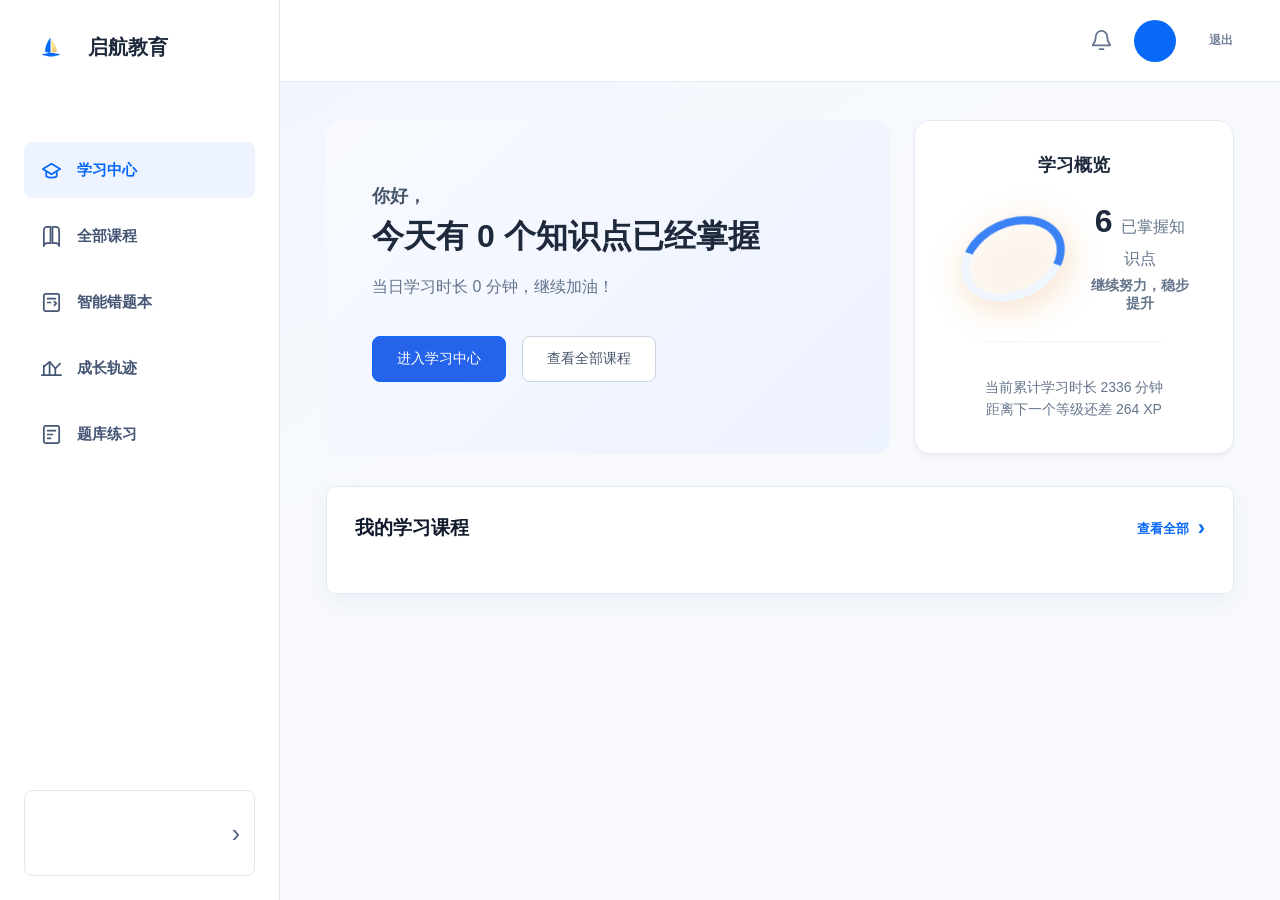
==== commit 7d3bf35f: "update" ====
--- a/dashboard.html
+++ b/dashboard.html
@@ -16,13 +16,20 @@
           aria-label="启航教育首页"
         >
           <span class="brand-emblem" aria-hidden="true">
-            <svg viewBox="0 0 44 44" role="img">
-              <path d="M8 6h22v7H15v18h15v7H8z" />
-              <path d="M22 20h15v7H22z" />
-              <path d="m29 27 8-8v13l-8 8z" />
+            <svg viewBox="0 0 24 24" fill="none" xmlns="http://www.w3.org/2000/svg" style="width: 24px; height: 24px;">
+              <defs>
+                <linearGradient id="gold-grad-student" x1="0" y1="0" x2="24" y2="24" gradientUnits="userSpaceOnUse">
+                  <stop offset="0%" stop-color="#D4AF37"/>
+                  <stop offset="50%" stop-color="#FFDF73"/>
+                  <stop offset="100%" stop-color="#AA7C11"/>
+                </linearGradient>
+              </defs>
+              <path d="M2.5 19.5C2.5 19.5 8 21.5 12 21.5C16 21.5 21.5 19.5 21.5 19.5C21.5 19.5 17 18 12 18C7 18 2.5 19.5 2.5 19.5Z" fill="url(#gold-grad-student)"/>
+              <path d="M11.5 2.5C11.5 2.5 6 9 6 16.5C8 17.5 11.5 18 11.5 18V2.5Z" fill="url(#gold-grad-student)"/>
+              <path d="M12.5 4.5C12.5 4.5 17 10 18 16.5C15 17.5 12.5 18 12.5 18V4.5Z" fill="url(#gold-grad-student)" opacity="0.8"/>
             </svg>
           </span>
-          <span class="brand-title">启航教育</span>
+          <span class="brand-title" style="font-size: 1.25rem; font-weight: 600; color: #1e293b; margin-left: 8px;">启航教育</span>
         </a>
 
         <nav class="nav">
@@ -137,64 +144,46 @@
       <main class="content">
         <div class="page-scroll">
           <section class="page active" id="dashboard-page">
-            <div class="dashboard-reference-hero">
-              <div class="hero-card">
-                <div class="hero-body">
+            <div class="dashboard-reference-hero" style="display: flex; gap: 24px; margin-bottom: 32px;">
+              <div class="hero-card" style="flex: 1; padding: 40px; background: linear-gradient(135deg, #f8faff 0%, #edf2ff 100%); border-radius: 16px; position: relative; overflow: hidden;">
+                <div class="hero-body" style="position: relative; z-index: 2;">
                   <div class="dashboard-hero-copy">
-                    <p class="dashboard-greeting">
+                    <p class="dashboard-greeting" style="font-size: 1.125rem; color: #475569; margin-bottom: 8px;">
                       你好，<span data-user-name></span>
                     </p>
-                    <div class="hero-pill" id="dashboard-hero-pill"></div>
-                    <h1 class="hero-title" id="dashboard-hero-title">
-                      学习中心
+                    <h1 class="hero-title" id="dashboard-hero-title" style="font-size: 2rem; font-weight: 700; color: #1e293b; margin-bottom: 12px;">
+                      今天有 0 个知识点已经掌握
                     </h1>
-                    <p class="hero-desc" id="dashboard-hero-desc">
-                      查看已开通课程和当前学习进度。
+                    <p class="hero-desc" id="dashboard-hero-desc" style="font-size: 1rem; color: #64748b; margin-bottom: 32px;">
+                      当日学习时长 0 分钟，继续加油！
                     </p>
-                    <p
-                      class="account-access-status"
-                      id="dashboard-access-status"
-                    >
-                    </p>
-                    <div class="student-create-actions">
-                      <a href="/question-bank" class="primary-btn"
-                      >进入题库练习</a><a
-                        href="/subjects"
-                        class="secondary-btn"
-                      >查看全部课程</a>
+                    <div class="student-create-actions" style="display: flex; gap: 16px;">
+                      <a href="/dashboard" class="primary-btn" style="background: #2563eb; color: white; padding: 10px 24px; border-radius: 8px; font-weight: 500; text-decoration: none;">进入学习中心</a>
+                      <a href="/subjects" class="secondary-btn" style="background: white; color: #475569; border: 1px solid #cbd5e1; padding: 10px 24px; border-radius: 8px; font-weight: 500; text-decoration: none;">查看全部课程</a>
                     </div>
                   </div>
-                  <div class="dashboard-hero-visual has-image" aria-hidden="true">
-                    <img
-                      src="/assets/student-home-device-check.png?v=20260714-03"
-                      alt=""
-                    />
-                  </div>
-                </div>
-              </div>
-
-              <div class="card achievement">
-                <p class="achievement-kicker">学习概览</p>
-                <div class="achievement-overview">
-                  <div class="achievement-mark"></div>
+                </div>
+              </div>
+
+              <div class="card achievement" style="width: 320px; padding: 32px; border-radius: 16px; box-shadow: 0 4px 6px -1px rgba(0, 0, 0, 0.05); display: flex; flex-direction: column; justify-content: center;">
+                <p class="achievement-kicker" style="font-size: 1.125rem; font-weight: 600; color: #1e293b; margin-bottom: 24px;">学习概览</p>
+                <div class="achievement-overview" style="display: flex; align-items: center; gap: 24px;">
+                  <div class="achievement-mark" style="width: 80px; height: 80px; border-radius: 50%; border: 8px solid #eff6ff; border-top-color: #3b82f6; border-right-color: #3b82f6;"></div>
                   <div>
-                    <div class="achievement-number" id="dashboard-study-days">
+                    <div class="achievement-number" id="dashboard-study-days" style="font-size: 2rem; font-weight: 700; color: #1e293b;">
+                      6 <span style="font-size: 1rem; font-weight: 400; color: #64748b;">已掌握知识点</span>
                     </div>
-                    <p
-                      class="achievement-label"
-                      id="dashboard-achievement-label"
-                    >
+                    <p class="achievement-label" id="dashboard-achievement-label" style="font-size: 0.875rem; color: #64748b; margin-top: 8px;">
+                      继续努力，稳步提升
                     </p>
                   </div>
                 </div>
-                <div class="progress-track">
-                  <div
-                    class="progress-fill progress-fill-zero"
-                    id="dashboard-level-progress"
-                  >
-                  </div>
-                </div>
-                <p class="muted text-sm" id="dashboard-xp-summary"></p>
+                <div style="margin-top: 24px; padding-top: 24px; border-top: 1px solid #f1f5f9;">
+                  <p class="muted text-sm" id="dashboard-xp-summary" style="color: #64748b; font-size: 0.875rem; line-height: 1.6;">
+                    当前累计学习时长 2336 分钟<br>
+                    距离下一个等级还差 264 XP
+                  </p>
+                </div>
               </div>
             </div>
 
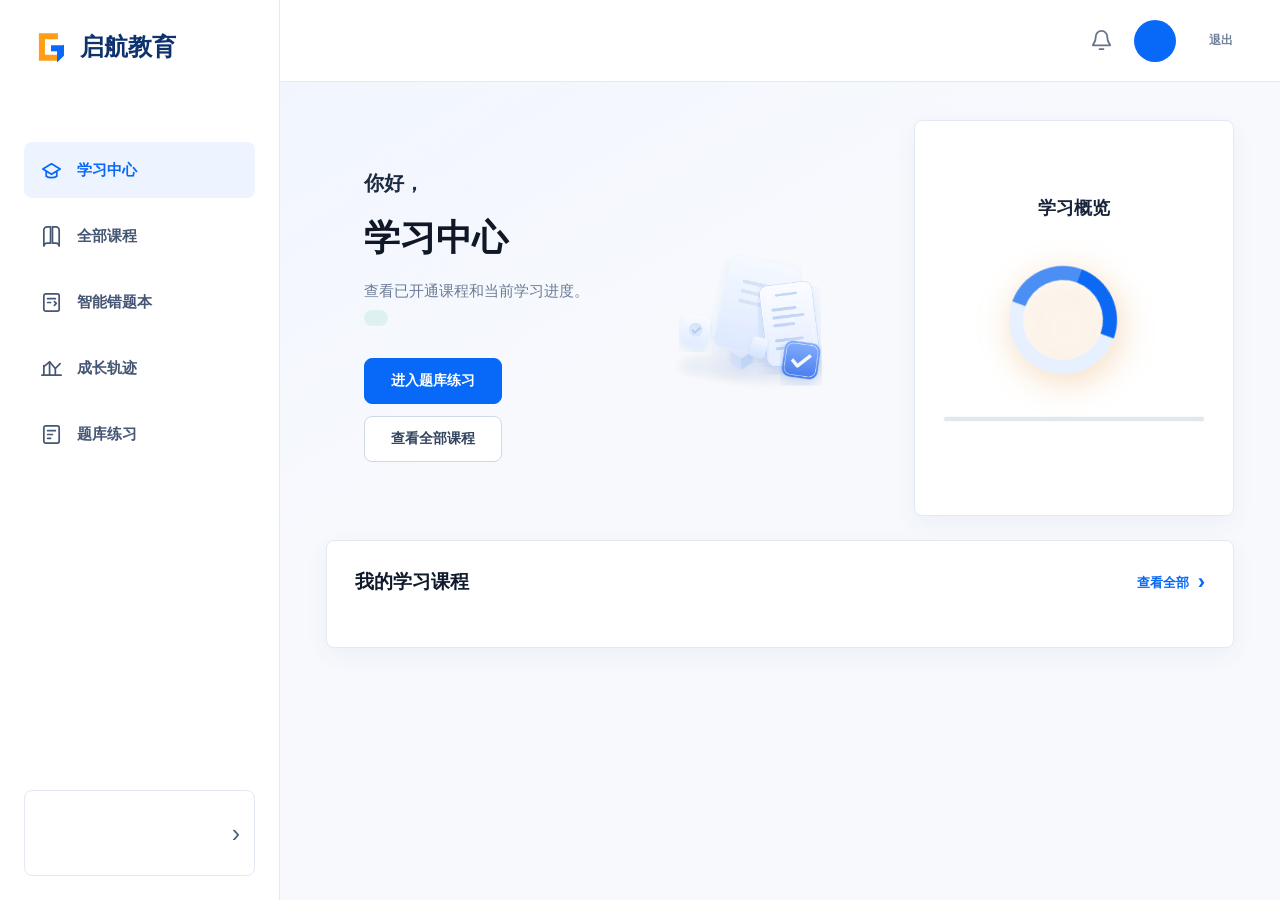
==== commit 71956fe6: "update" ====
--- a/dashboard.html
+++ b/dashboard.html
@@ -16,20 +16,13 @@
           aria-label="启航教育首页"
         >
           <span class="brand-emblem" aria-hidden="true">
-            <svg viewBox="0 0 24 24" fill="none" xmlns="http://www.w3.org/2000/svg" style="width: 24px; height: 24px;">
-              <defs>
-                <linearGradient id="gold-grad-student" x1="0" y1="0" x2="24" y2="24" gradientUnits="userSpaceOnUse">
-                  <stop offset="0%" stop-color="#D4AF37"/>
-                  <stop offset="50%" stop-color="#FFDF73"/>
-                  <stop offset="100%" stop-color="#AA7C11"/>
-                </linearGradient>
-              </defs>
-              <path d="M2.5 19.5C2.5 19.5 8 21.5 12 21.5C16 21.5 21.5 19.5 21.5 19.5C21.5 19.5 17 18 12 18C7 18 2.5 19.5 2.5 19.5Z" fill="url(#gold-grad-student)"/>
-              <path d="M11.5 2.5C11.5 2.5 6 9 6 16.5C8 17.5 11.5 18 11.5 18V2.5Z" fill="url(#gold-grad-student)"/>
-              <path d="M12.5 4.5C12.5 4.5 17 10 18 16.5C15 17.5 12.5 18 12.5 18V4.5Z" fill="url(#gold-grad-student)" opacity="0.8"/>
+            <svg viewBox="0 0 44 44" role="img">
+              <path d="M8 6h22v7H15v18h15v7H8z" />
+              <path d="M22 20h15v7H22z" />
+              <path d="m29 27 8-8v13l-8 8z" />
             </svg>
           </span>
-          <span class="brand-title" style="font-size: 1.25rem; font-weight: 600; color: #1e293b; margin-left: 8px;">启航教育</span>
+          <span class="brand-title">启航教育</span>
         </a>
 
         <nav class="nav">
@@ -144,46 +137,64 @@
       <main class="content">
         <div class="page-scroll">
           <section class="page active" id="dashboard-page">
-            <div class="dashboard-reference-hero" style="display: flex; gap: 24px; margin-bottom: 32px;">
-              <div class="hero-card" style="flex: 1; padding: 40px; background: linear-gradient(135deg, #f8faff 0%, #edf2ff 100%); border-radius: 16px; position: relative; overflow: hidden;">
-                <div class="hero-body" style="position: relative; z-index: 2;">
+            <div class="dashboard-reference-hero">
+              <div class="hero-card">
+                <div class="hero-body">
                   <div class="dashboard-hero-copy">
-                    <p class="dashboard-greeting" style="font-size: 1.125rem; color: #475569; margin-bottom: 8px;">
+                    <p class="dashboard-greeting">
                       你好，<span data-user-name></span>
                     </p>
-                    <h1 class="hero-title" id="dashboard-hero-title" style="font-size: 2rem; font-weight: 700; color: #1e293b; margin-bottom: 12px;">
-                      今天有 0 个知识点已经掌握
+                    <div class="hero-pill" id="dashboard-hero-pill"></div>
+                    <h1 class="hero-title" id="dashboard-hero-title">
+                      学习中心
                     </h1>
-                    <p class="hero-desc" id="dashboard-hero-desc" style="font-size: 1rem; color: #64748b; margin-bottom: 32px;">
-                      当日学习时长 0 分钟，继续加油！
-                    </p>
-                    <div class="student-create-actions" style="display: flex; gap: 16px;">
-                      <a href="/dashboard" class="primary-btn" style="background: #2563eb; color: white; padding: 10px 24px; border-radius: 8px; font-weight: 500; text-decoration: none;">进入学习中心</a>
-                      <a href="/subjects" class="secondary-btn" style="background: white; color: #475569; border: 1px solid #cbd5e1; padding: 10px 24px; border-radius: 8px; font-weight: 500; text-decoration: none;">查看全部课程</a>
+                    <p class="hero-desc" id="dashboard-hero-desc">
+                      查看已开通课程和当前学习进度。
+                    </p>
+                    <p
+                      class="account-access-status"
+                      id="dashboard-access-status"
+                    >
+                    </p>
+                    <div class="student-create-actions">
+                      <a href="/question-bank" class="primary-btn"
+                      >进入题库练习</a><a
+                        href="/subjects"
+                        class="secondary-btn"
+                      >查看全部课程</a>
                     </div>
                   </div>
-                </div>
-              </div>
-
-              <div class="card achievement" style="width: 320px; padding: 32px; border-radius: 16px; box-shadow: 0 4px 6px -1px rgba(0, 0, 0, 0.05); display: flex; flex-direction: column; justify-content: center;">
-                <p class="achievement-kicker" style="font-size: 1.125rem; font-weight: 600; color: #1e293b; margin-bottom: 24px;">学习概览</p>
-                <div class="achievement-overview" style="display: flex; align-items: center; gap: 24px;">
-                  <div class="achievement-mark" style="width: 80px; height: 80px; border-radius: 50%; border: 8px solid #eff6ff; border-top-color: #3b82f6; border-right-color: #3b82f6;"></div>
+                  <div class="dashboard-hero-visual has-image" aria-hidden="true">
+                    <img
+                      src="/assets/student-home-device-check.png?v=20260714-03"
+                      alt=""
+                    />
+                  </div>
+                </div>
+              </div>
+
+              <div class="card achievement">
+                <p class="achievement-kicker">学习概览</p>
+                <div class="achievement-overview">
+                  <div class="achievement-mark"></div>
                   <div>
-                    <div class="achievement-number" id="dashboard-study-days" style="font-size: 2rem; font-weight: 700; color: #1e293b;">
-                      6 <span style="font-size: 1rem; font-weight: 400; color: #64748b;">已掌握知识点</span>
+                    <div class="achievement-number" id="dashboard-study-days">
                     </div>
-                    <p class="achievement-label" id="dashboard-achievement-label" style="font-size: 0.875rem; color: #64748b; margin-top: 8px;">
-                      继续努力，稳步提升
-                    </p>
-                  </div>
-                </div>
-                <div style="margin-top: 24px; padding-top: 24px; border-top: 1px solid #f1f5f9;">
-                  <p class="muted text-sm" id="dashboard-xp-summary" style="color: #64748b; font-size: 0.875rem; line-height: 1.6;">
-                    当前累计学习时长 2336 分钟<br>
-                    距离下一个等级还差 264 XP
-                  </p>
-                </div>
+                    <p
+                      class="achievement-label"
+                      id="dashboard-achievement-label"
+                    >
+                    </p>
+                  </div>
+                </div>
+                <div class="progress-track">
+                  <div
+                    class="progress-fill progress-fill-zero"
+                    id="dashboard-level-progress"
+                  >
+                  </div>
+                </div>
+                <p class="muted text-sm" id="dashboard-xp-summary"></p>
               </div>
             </div>
 
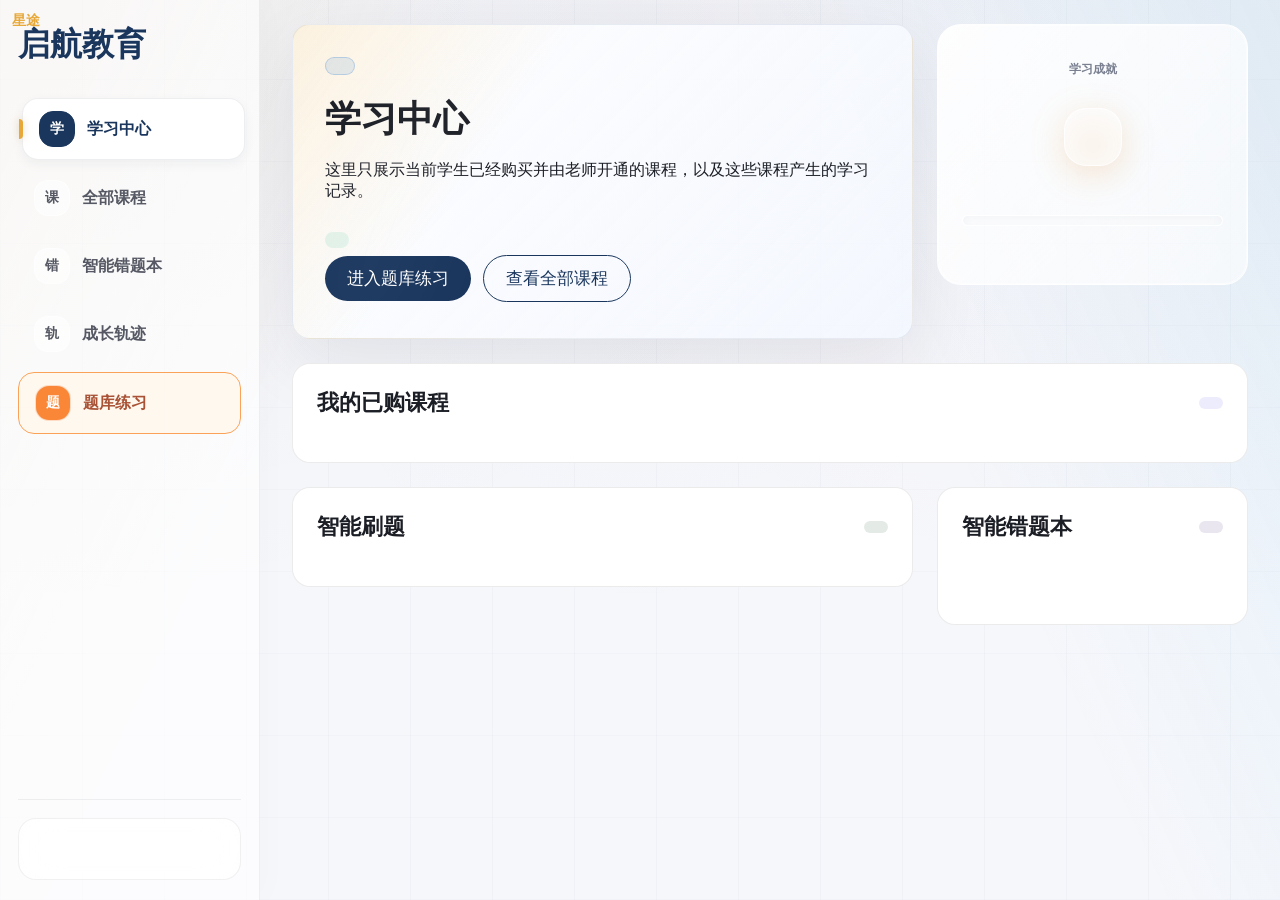
==== commit ccbf296a: "update" ====
--- a/dashboard.html
+++ b/dashboard.html
@@ -3,98 +3,45 @@
   <head>
     <meta charset="UTF-8" />
     <meta name="viewport" content="width=device-width, initial-scale=1.0" />
-    <title>学习中心 · 启航教育</title>
-    <link rel="stylesheet" href="assets/app.css?v=20260714-03" />
-    <link rel="stylesheet" href="assets/student-reference.css?v=20260714-03" />
-  </head>
-  <body class="profile-ready student-reference" data-page="dashboard">
+    <title>星途启航 AI 自习室</title>
+    <link rel="stylesheet" href="assets/app.css?v=20260713-11" />
+</head>
+  <body class="profile-ready" data-page="dashboard">
+    <div class="ambient">
+      <div class="blob one"></div>
+      <div class="blob two"></div>
+      <div class="blob three"></div>
+    </div>
+
     <div class="app-shell">
-      <aside class="sidebar" aria-label="学生端主导航">
-        <a
-          class="brand brand-home"
-          href="/dashboard"
-          aria-label="启航教育首页"
-        >
-          <span class="brand-emblem" aria-hidden="true">
-            <svg viewBox="0 0 44 44" role="img">
-              <path d="M8 6h22v7H15v18h15v7H8z" />
-              <path d="M22 20h15v7H22z" />
-              <path d="m29 27 8-8v13l-8 8z" />
-            </svg>
-          </span>
-          <span class="brand-title">启航教育</span>
-        </a>
+      <aside class="sidebar">
+        <div class="brand">
+          <div>
+            <div class="brand-stack">
+              <div class="brand-lockup">
+                <span class="brand-kicker">星途</span>
+                <span class="brand-title">启航教育</span>
+              </div>
+            </div>
+          </div>
+        </div>
 
         <nav class="nav">
-          <a href="/dashboard" class="nav-btn active" aria-current="page"><svg
-              class="nav-icon"
-              viewBox="0 0 24 24"
-              aria-hidden="true"
-            >
-              <path d="M3 10.5 12 5l9 5.5-9 5.5z" />
-              <path d="M6.5 13.5V18c2.8 2 8.2 2 11 0v-4.5" />
-            </svg><span class="nav-label">学习中心</span></a>
-          <a href="/subjects" class="nav-btn"><svg
-              class="nav-icon"
-              viewBox="0 0 24 24"
-              aria-hidden="true"
-            >
-              <path
-                d="M4 5.5A3.5 3.5 0 0 1 7.5 2H11v17H7.5A3.5 3.5 0 0 0 4 22z"
-              />
-              <path
-                d="M20 5.5A3.5 3.5 0 0 0 16.5 2H13v17h3.5A3.5 3.5 0 0 1 20 22z"
-              />
-            </svg><span class="nav-label">全部课程</span></a>
-          <a href="/mistakes" class="nav-btn"><svg
-              class="nav-icon"
-              viewBox="0 0 24 24"
-              aria-hidden="true"
-            >
-              <rect x="4" y="3" width="16" height="18" rx="2" />
-              <path d="M8 8h8M8 12h3M15 11l2 2-2 2" />
-            </svg><span class="nav-label">智能错题本</span></a>
-          <a href="/growth" class="nav-btn"><svg
-              class="nav-icon"
-              viewBox="0 0 24 24"
-              aria-hidden="true"
-            >
-              <path d="M4 19V9M10 19V5M16 19v-7M22 19H2" />
-              <path d="m4 10 6-5 6 7 5-5" />
-            </svg><span class="nav-label">成长轨迹</span></a>
-          <a href="/question-bank" class="nav-btn question-bank-nav"><svg
-              class="nav-icon"
-              viewBox="0 0 24 24"
-              aria-hidden="true"
-            >
-              <path
-                d="M6 3h12a2 2 0 0 1 2 2v14a2 2 0 0 1-2 2H6a2 2 0 0 1-2-2V5a2 2 0 0 1 2-2Z"
-              />
-              <path d="M8 8h8M8 12h5M8 16h3" />
-            </svg><span class="nav-label">题库练习</span></a>
+          <a href="/dashboard" class="nav-btn active"><span class="icon-badge">学</span><span class="nav-label">学习中心</span></a>
+          <a href="/subjects" class="nav-btn"><span class="icon-badge">课</span><span class="nav-label">全部课程</span></a>
+          <a href="/mistakes" class="nav-btn"><span class="icon-badge">错</span><span class="nav-label">智能错题本</span></a>
+          <a href="/growth" class="nav-btn"><span class="icon-badge">轨</span><span class="nav-label">成长轨迹</span></a>
+          <a href="/question-bank" class="nav-btn question-bank-nav"><span class="icon-badge">题</span><span class="nav-label">题库练习</span></a>
         </nav>
 
         <div class="sidebar-footer">
-          <div
-            class="avatar-card avatar-trigger-card"
-            id="avatar-trigger"
-            role="button"
-            tabindex="0"
-            aria-expanded="false"
-            aria-controls="avatar-dropdown"
-            aria-haspopup="true"
-          >
-            <div class="avatar" data-avatar-text></div>
-            <div class="sidebar-account-copy">
+          <div class="avatar-card avatar-trigger-card" id="avatar-trigger">
+            <div>
               <p class="sidebar-user-name" data-user-name></p>
               <p class="muted sidebar-user-level" data-user-level></p>
             </div>
-            <span class="account-chevron" aria-hidden="true">›</span>
-            <div
-              class="avatar-dropdown"
-              id="avatar-dropdown"
-              aria-hidden="true"
-            >
+            <div class="avatar" data-avatar-text></div>
+            <div class="avatar-dropdown" id="avatar-dropdown">
               <div class="dropdown-header">
                 <div class="avatar avatar-sm" data-avatar-text></div>
                 <div>
@@ -103,171 +50,76 @@
                 </div>
               </div>
               <div class="dropdown-divider"></div>
-              <a
-                href="/login"
-                data-action="logout"
-                class="dropdown-item dropdown-logout"
-              >退出登录</a>
+              <a href="/login" data-action="logout" class="dropdown-item dropdown-logout">
+                <span class="dropdown-logout-icon">🚪</span> 退出登录
+              </a>
             </div>
           </div>
         </div>
       </aside>
 
-      <header class="student-portal-topbar" data-student-portal-topbar>
-        <span class="topbar-spacer"></span>
-        <div class="student-portal-account">
-          <span
-            class="topbar-notice"
-            aria-hidden="true"
-          ><svg viewBox="0 0 24 24" aria-hidden="true">
-              <path
-                d="M18 8a6 6 0 0 0-12 0c0 7-3 7-3 9h18c0-2-3-2-3-9M10 21h4"
-              />
-            </svg></span>
-          <span class="student-topbar-avatar" data-avatar-text></span>
-          <span class="student-topbar-name" data-user-name></span>
-          <a
-            href="/login"
-            data-action="logout"
-            class="teacher-topbar-logout student-topbar-exit"
-          >退出</a>
-        </div>
-      </header>
-
       <main class="content">
         <div class="page-scroll">
           <section class="page active" id="dashboard-page">
-            <div class="dashboard-reference-hero">
+            <div class="grid dashboard-grid-top">
               <div class="hero-card">
                 <div class="hero-body">
-                  <div class="dashboard-hero-copy">
-                    <p class="dashboard-greeting">
-                      你好，<span data-user-name></span>
-                    </p>
+                  <div>
                     <div class="hero-pill" id="dashboard-hero-pill"></div>
-                    <h1 class="hero-title" id="dashboard-hero-title">
-                      学习中心
-                    </h1>
-                    <p class="hero-desc" id="dashboard-hero-desc">
-                      查看已开通课程和当前学习进度。
-                    </p>
-                    <p
-                      class="account-access-status"
-                      id="dashboard-access-status"
-                    >
-                    </p>
-                    <div class="student-create-actions">
-                      <a href="/question-bank" class="primary-btn"
-                      >进入题库练习</a><a
-                        href="/subjects"
-                        class="secondary-btn"
-                      >查看全部课程</a>
-                    </div>
+                    <h1 class="hero-title" id="dashboard-hero-title">学习中心</h1>
+                    <p class="hero-desc" id="dashboard-hero-desc">这里只展示当前学生已经购买并由老师开通的课程，以及这些课程产生的学习记录。</p>
+                    <p class="account-access-status" id="dashboard-access-status"></p>
                   </div>
-                  <div class="dashboard-hero-visual has-image" aria-hidden="true">
-                    <img
-                      src="/assets/student-home-device-check.png?v=20260714-03"
-                      alt=""
-                    />
-                  </div>
+                  <div class="student-create-actions"><a href="/question-bank" class="primary-btn">进入题库练习</a><a href="/subjects" class="secondary-btn">查看全部课程</a></div>
                 </div>
               </div>
 
               <div class="card achievement">
-                <p class="achievement-kicker">学习概览</p>
-                <div class="achievement-overview">
-                  <div class="achievement-mark"></div>
-                  <div>
-                    <div class="achievement-number" id="dashboard-study-days">
-                    </div>
-                    <p
-                      class="achievement-label"
-                      id="dashboard-achievement-label"
-                    >
-                    </p>
-                  </div>
-                </div>
-                <div class="progress-track">
-                  <div
-                    class="progress-fill progress-fill-zero"
-                    id="dashboard-level-progress"
-                  >
-                  </div>
-                </div>
+                <p class="muted achievement-kicker">学习成就</p>
+                <div class="achievement-mark"></div>
+                <div class="achievement-number" id="dashboard-study-days"></div>
+                <p class="achievement-label" id="dashboard-achievement-label"></p>
+                <div class="progress-track"><div class="progress-fill progress-fill-zero" id="dashboard-level-progress"></div></div>
                 <p class="muted text-sm" id="dashboard-xp-summary"></p>
               </div>
             </div>
 
-            <section class="card dashboard-course-panel">
+            <div class="card mt-24">
               <div class="section-head">
-                <h2 class="section-title">我的学习课程</h2><a
-                  href="/subjects"
-                  class="section-more"
-                >查看全部 <span aria-hidden="true">›</span></a>
+                <h2 class="section-title">我的已购课程</h2>
+                <span class="stat-chip stat-chip-primary"></span>
               </div>
-              <div class="course-grid" id="dashboard-courses"></div>
-            </section>
+              <div class="course-grid" id="dashboard-courses">
+                
+              </div>
+            </div>
 
-            <div class="dashboard-secondary-panels">
-              <section class="card">
-                <div class="section-head">
-                  <h2 class="section-title">推荐复习</h2><span
-                    class="stat-chip stat-chip-emerald"
-                  ></span>
+            <div class="grid dashboard-grid-main mt-24">
+              <div class="grid gap-24">
+                <div class="card">
+                  <div class="section-head">
+                    <h2 class="section-title">智能刷题</h2>
+                    <span class="stat-chip stat-chip-emerald"></span>
+                  </div>
+                  <div class="timeline" id="dashboard-timeline"></div>
                 </div>
-                <div class="timeline" id="dashboard-timeline"></div>
-              </section>
-              <section class="card">
-                <div class="section-head">
-                  <h2 class="section-title">近期错题</h2><span
-                    class="stat-chip stat-chip-orange"
-                    id="dashboard-mistake-count"
-                  ></span>
+              </div>
+
+              <div class="grid gap-24">
+                <div class="card">
+                  <div class="section-head">
+                    <h2 class="section-title">智能错题本</h2>
+                    <span class="stat-chip stat-chip-orange" id="dashboard-mistake-count"></span>
+                  </div>
+                  <div class="mistake-box" id="dashboard-mistake"></div>
                 </div>
-                <div class="mistake-box" id="dashboard-mistake"></div>
-              </section>
+              </div>
             </div>
           </section>
         </div>
       </main>
     </div>
-    <script>
-      (() => {
-        const trigger = document.getElementById("avatar-trigger");
-        const dropdown = document.getElementById("avatar-dropdown");
-        if (!trigger || !dropdown) return;
-        const setExpanded = (expanded) => {
-          trigger.setAttribute("aria-expanded", String(expanded));
-          dropdown.setAttribute("aria-hidden", String(!expanded));
-        };
-        trigger.addEventListener("click", (event) => {
-          if (
-            event.target instanceof Element &&
-            event.target.closest('[data-action="logout"]')
-          ) return;
-          setExpanded(!dropdown.classList.contains("active"));
-        }, { capture: true });
-        trigger.addEventListener("keydown", (event) => {
-          if (
-            event.target !== trigger ||
-            (event.key !== "Enter" && event.key !== " ")
-          ) return;
-          event.preventDefault();
-          trigger.click();
-        });
-        document.addEventListener("click", (event) => {
-          if (!trigger.contains(event.target)) setExpanded(false);
-        });
-        document.addEventListener("keydown", (event) => {
-          if (
-            event.key !== "Escape" || !dropdown.classList.contains("active")
-          ) return;
-          dropdown.classList.remove("active");
-          setExpanded(false);
-          trigger.focus();
-        });
-      })();
-    </script>
-    <script src="assets/app.js?v=20260714-03"></script>
+
+    <script src="assets/app.js?v=20260713-11"></script>
   </body>
 </html>
